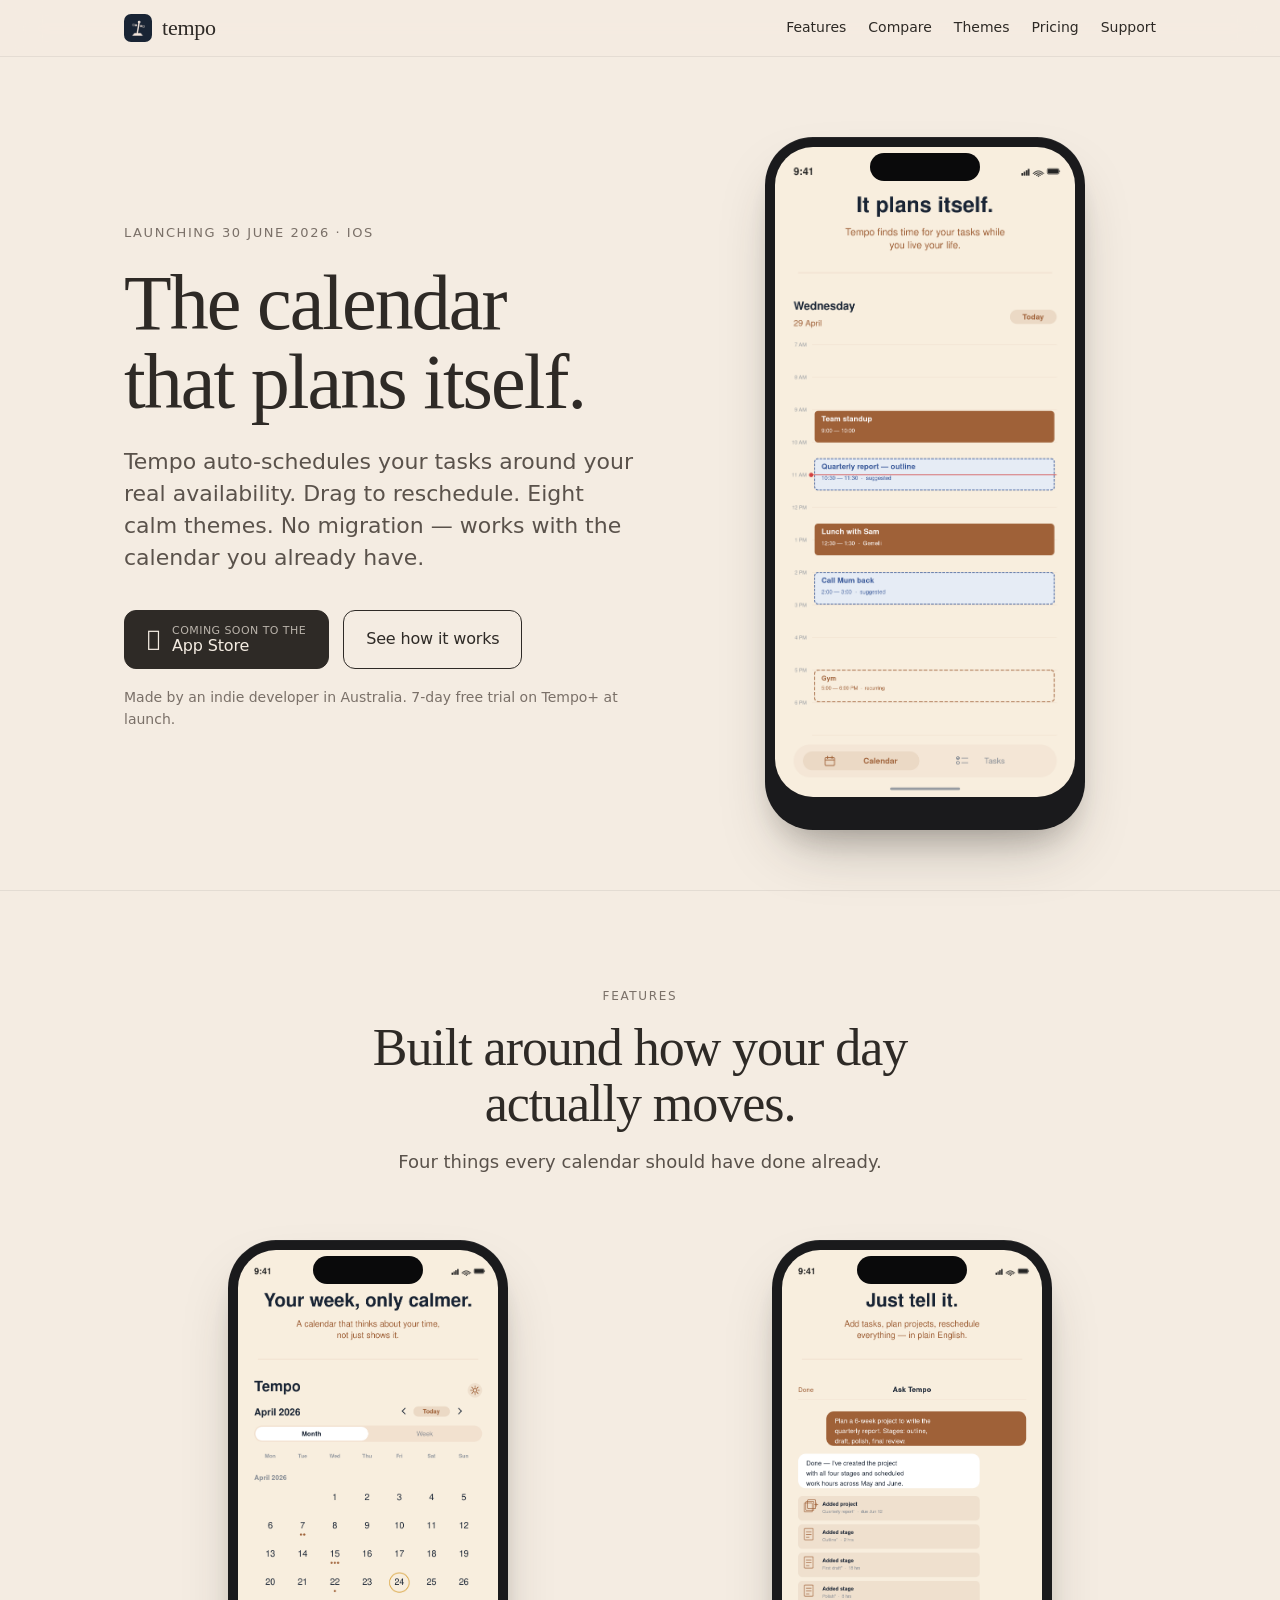
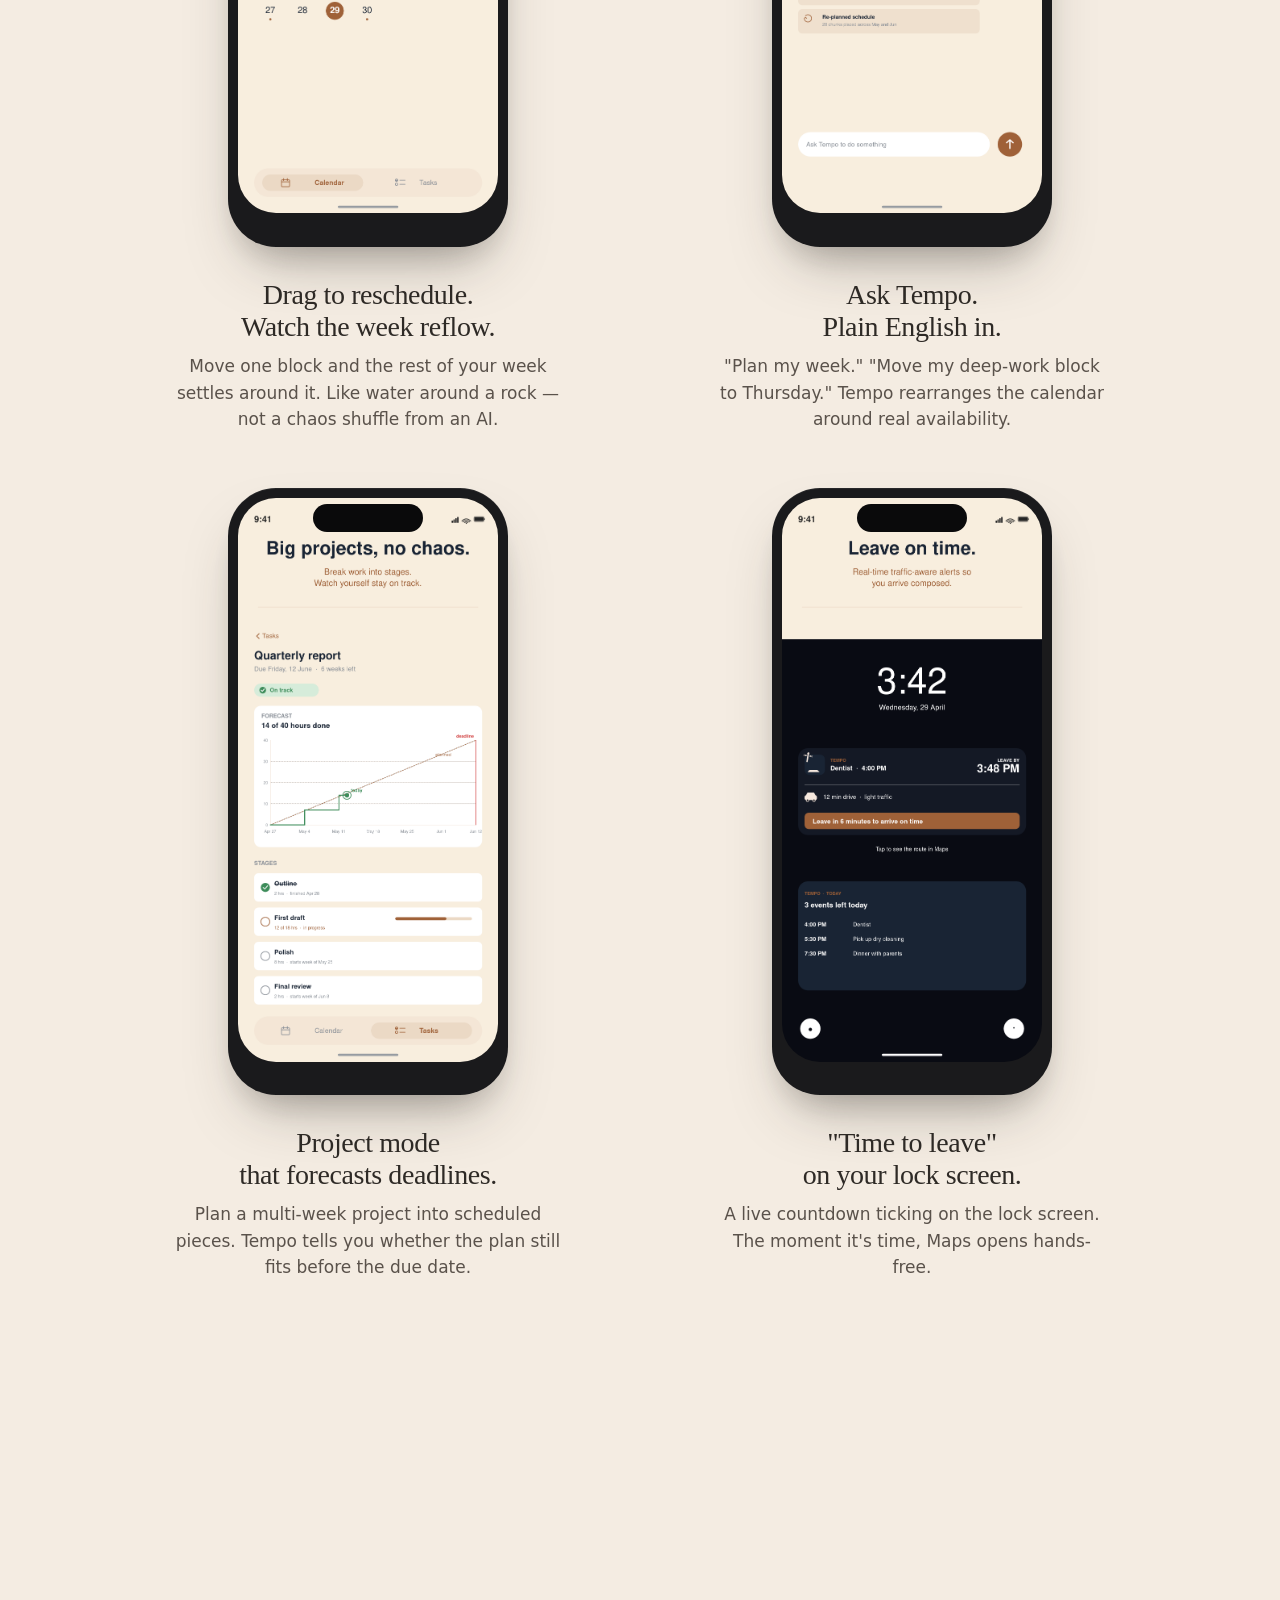
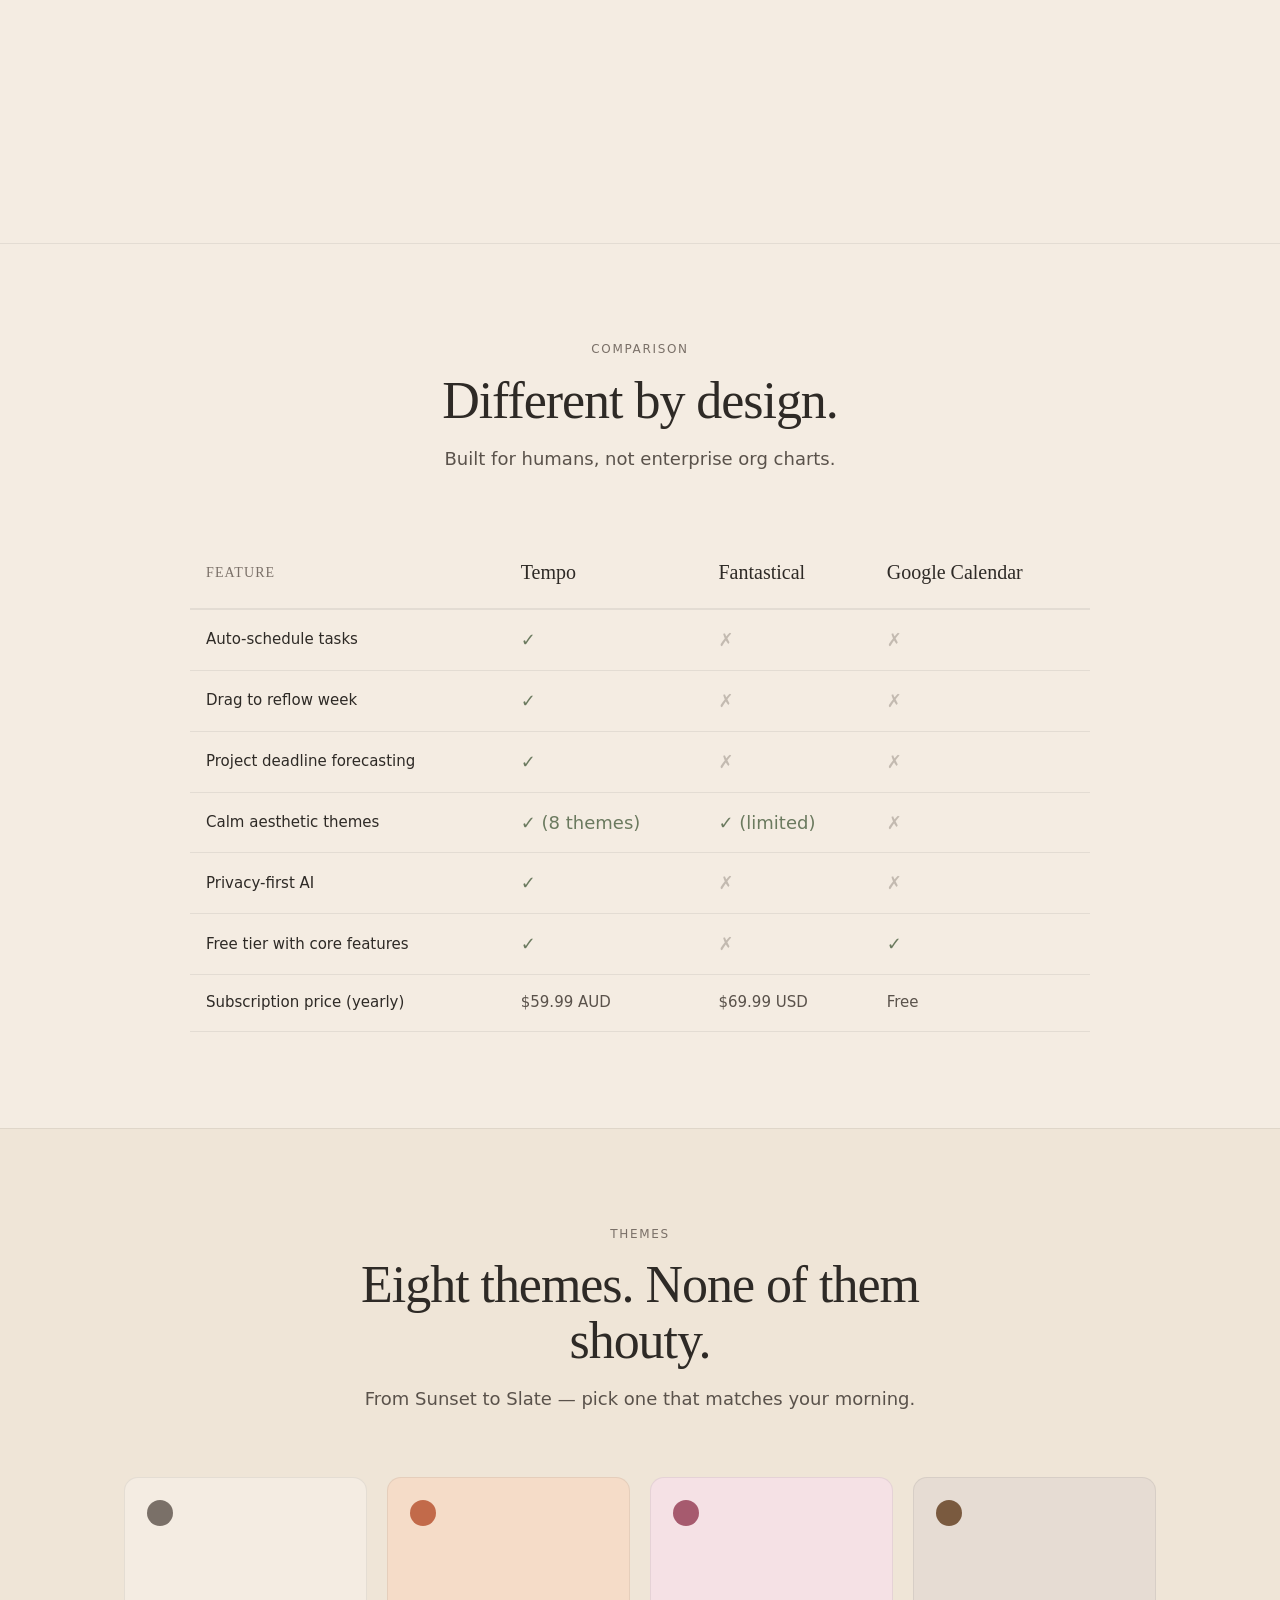
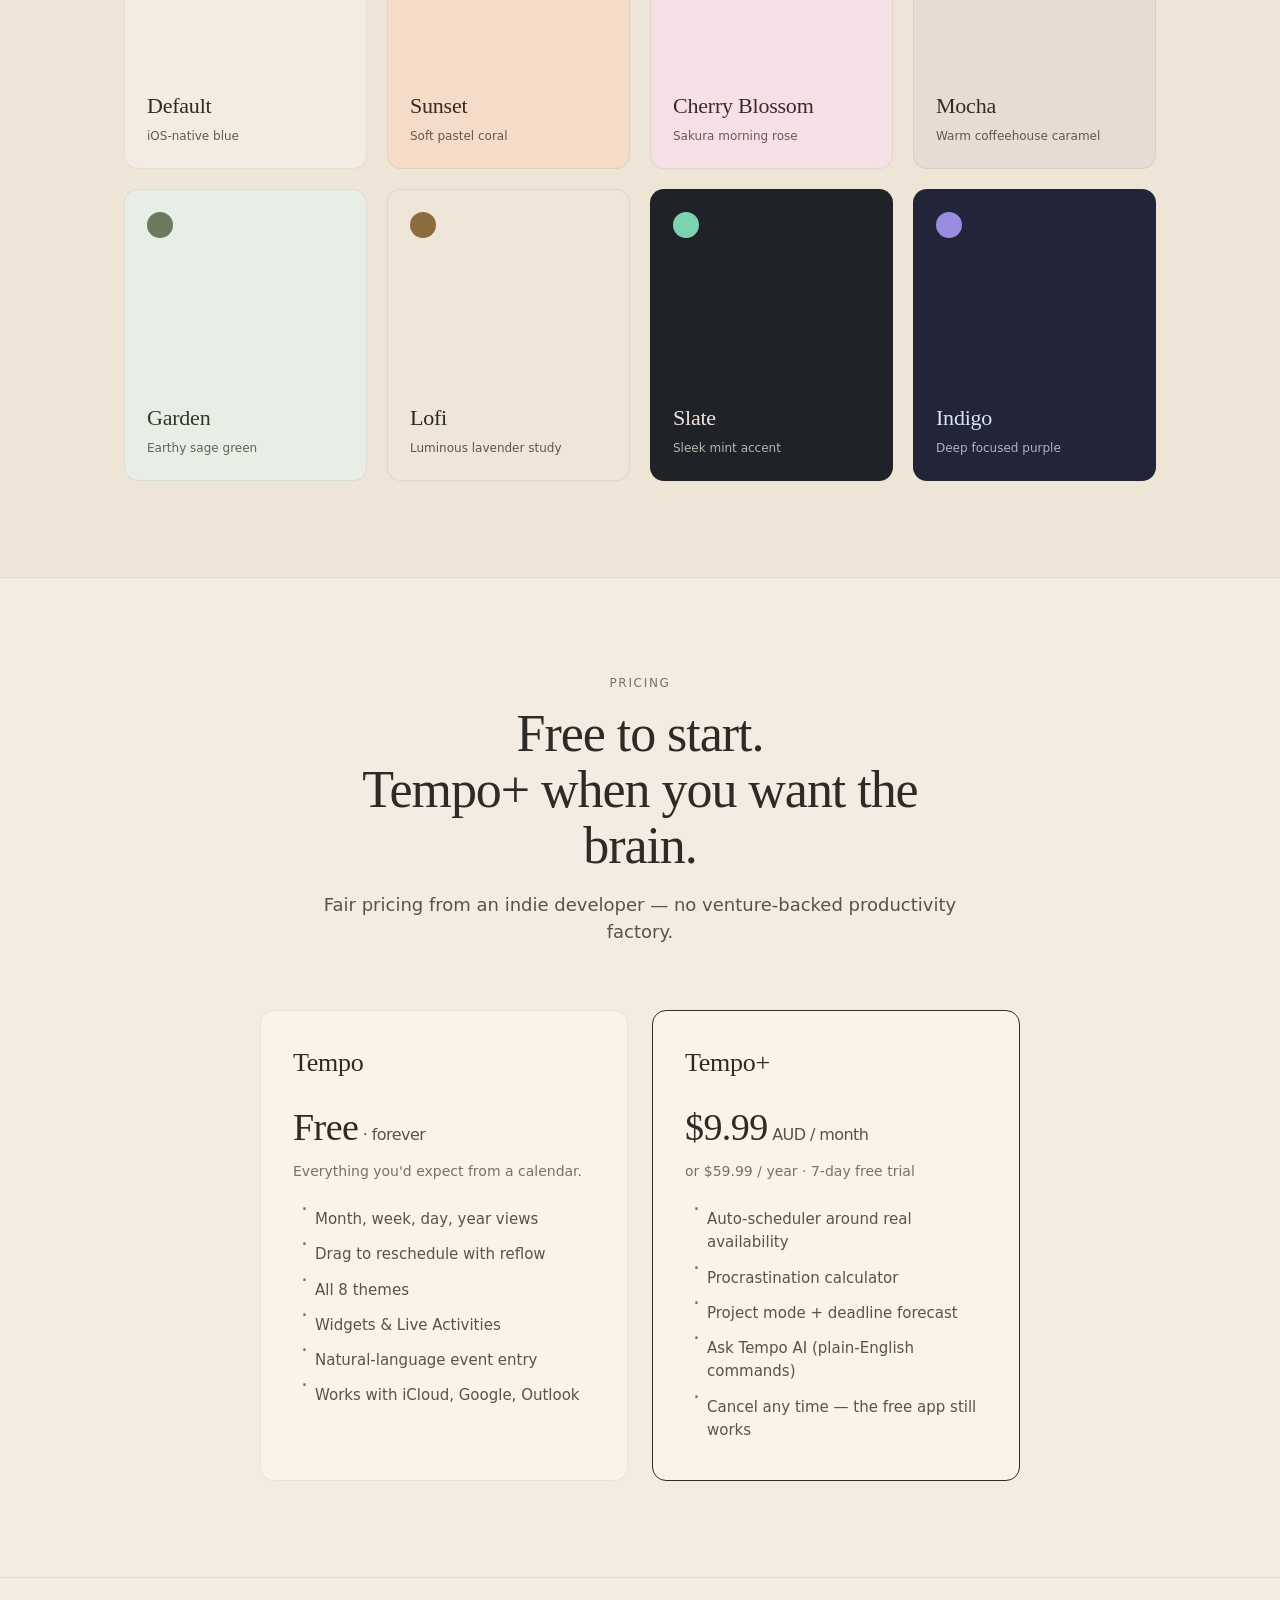
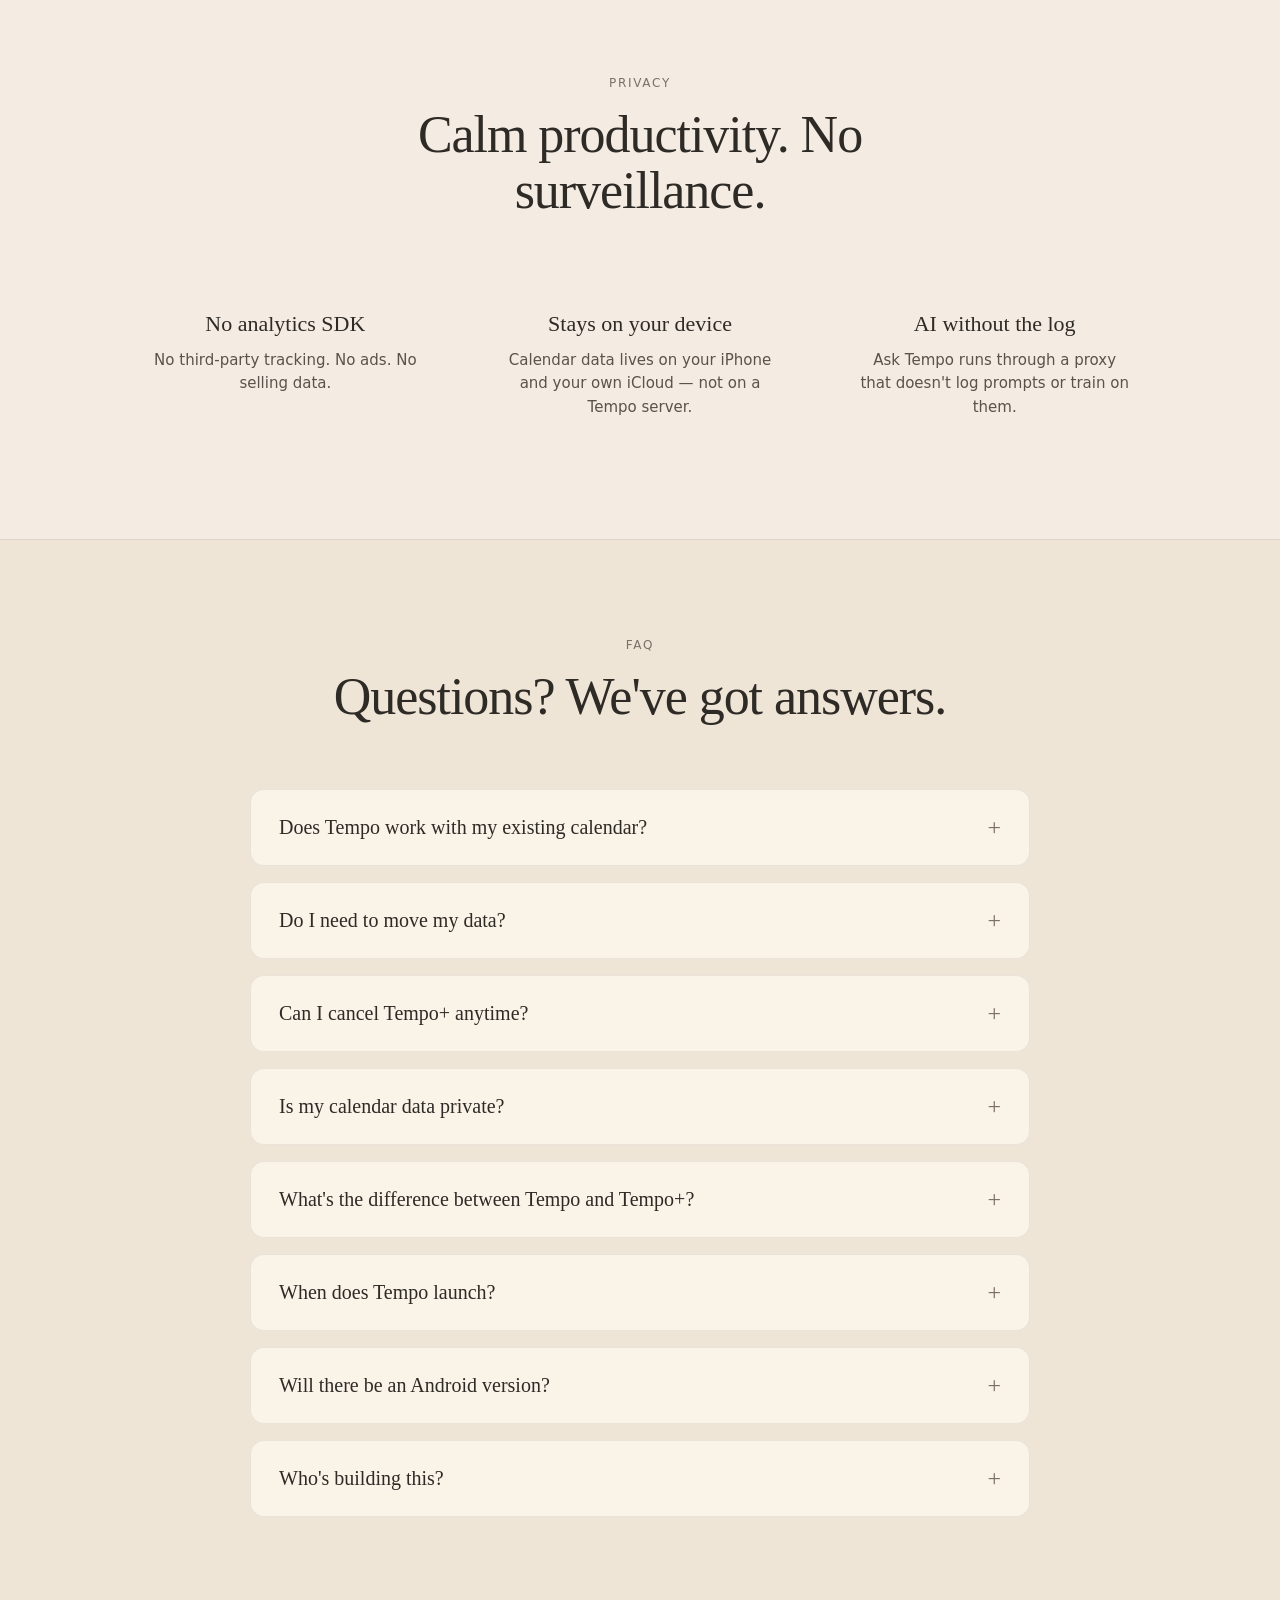
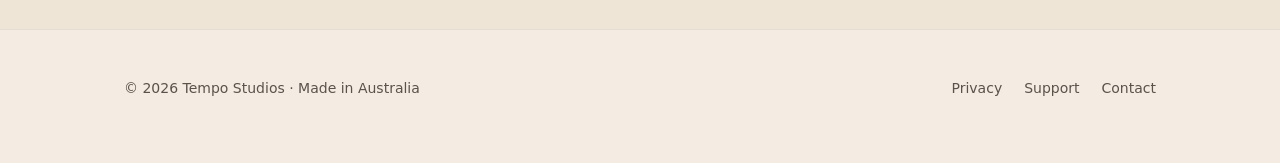
==== index.html @ 00d6b661 "Restore original HTML landing page (pre-Next.js)" ====
<!doctype html>
<html lang="en">
<head>
<meta charset="utf-8">
<meta name="viewport" content="width=device-width, initial-scale=1, viewport-fit=cover">
<title>tempo — the calm iOS calendar that plans itself</title>
<meta name="description" content="Tempo is a calm iOS calendar that auto-schedules your tasks around your real availability. Eight aesthetic themes. Drag to reschedule. No migration required. Launching 30 June 2026.">
<meta name="theme-color" content="#F4ECE2">

<!-- Open Graph -->
<meta property="og:title" content="tempo — the calm iOS calendar that plans itself">
<meta property="og:description" content="Auto-schedules your tasks around your real availability. Eight aesthetic themes. Drag to reschedule. No migration required.">
<meta property="og:type" content="website">
<meta property="og:url" content="https://yahmez3.github.io/tempo/">
<meta property="og:image" content="https://yahmez3.github.io/tempo/assets/screenshots/frame_6_themes.png">

<!-- Apple touch icon -->
<link rel="apple-touch-icon" href="assets/app-icon.png">
<link rel="icon" href="assets/app-icon.png" type="image/png">

<style>
:root {
  --bg: #F4ECE2;
  --bg-alt: #EFE5D7;
  --ink: #2E2A26;
  --ink-soft: #5A524B;
  --accent: #7A7068;
  --rule: rgba(46, 42, 38, 0.08);
  --card: #FAF3E8;
  --radius: 14px;
  --max: 1080px;
  --serif: 'New York', 'Times New Roman', Georgia, serif;
  --sans: -apple-system, BlinkMacSystemFont, 'SF Pro Display', system-ui, sans-serif;
}

* { box-sizing: border-box; }
html, body { margin: 0; padding: 0; }
body {
  background: var(--bg);
  color: var(--ink);
  font-family: var(--sans);
  font-size: 17px;
  line-height: 1.55;
  -webkit-font-smoothing: antialiased;
  -moz-osx-font-smoothing: grayscale;
  text-rendering: optimizeLegibility;
}

img { max-width: 100%; height: auto; display: block; }

a { color: var(--ink); text-decoration: none; }
a:hover { color: var(--accent); }

.wrap { max-width: var(--max); margin: 0 auto; padding: 0 24px; }

/* ───── NAV ───── */
nav {
  position: sticky; top: 0; z-index: 10;
  background: rgba(244, 236, 226, 0.85);
  backdrop-filter: saturate(180%) blur(20px);
  -webkit-backdrop-filter: saturate(180%) blur(20px);
  border-bottom: 1px solid var(--rule);
}
nav .wrap { display: flex; align-items: center; justify-content: space-between; height: 56px; }
.brand {
  display: flex; align-items: center; gap: 10px;
  font-family: var(--serif); font-size: 22px; letter-spacing: -0.01em; font-weight: 500;
}
.brand img { width: 28px; height: 28px; border-radius: 7px; }
.nav-links { display: flex; gap: 22px; font-size: 14px; color: var(--ink-soft); }
.nav-links a { transition: color .2s; }
@media (max-width: 600px) { .nav-links { display: none; } }

/* ───── HERO ───── */
.hero { padding: 80px 0 60px; }
.hero-grid {
  display: grid;
  grid-template-columns: 1.1fr 1fr;
  gap: 60px;
  align-items: center;
}
@media (max-width: 880px) {
  .hero { padding: 56px 0 40px; }
  .hero-grid { grid-template-columns: 1fr; gap: 48px; text-align: center; }
}
.eyebrow {
  font-size: 13px; letter-spacing: 0.12em; text-transform: uppercase;
  color: var(--accent); font-weight: 500; margin-bottom: 20px;
}
h1 {
  font-family: var(--serif);
  font-size: clamp(44px, 7vw, 78px);
  line-height: 1.02; letter-spacing: -0.025em;
  margin: 0 0 24px; font-weight: 500;
}
.tagline {
  font-size: 22px; line-height: 1.45; color: var(--ink-soft);
  margin: 0 0 36px; max-width: 38ch;
}
@media (max-width: 880px) { .tagline { margin-left: auto; margin-right: auto; } }

/* App Store style CTAs */
.cta-row { display: flex; gap: 14px; flex-wrap: wrap; }
@media (max-width: 880px) { .cta-row { justify-content: center; } }
.btn {
  display: inline-flex; align-items: center; gap: 12px;
  background: var(--ink); color: var(--bg);
  padding: 14px 22px;
  border-radius: 12px;
  font-family: var(--sans); font-size: 16px; font-weight: 500;
  letter-spacing: -0.01em;
  border: 1.5px solid var(--ink);
  transition: transform .15s, opacity .15s;
}
.btn:hover { color: var(--bg); transform: translateY(-1px); }
.btn .apple-glyph { font-size: 22px; line-height: 1; }
.btn .stack { display: flex; flex-direction: column; line-height: 1.1; text-align: left; }
.btn .stack .small { font-size: 11px; opacity: 0.7; letter-spacing: 0.04em; text-transform: uppercase; }
.btn-secondary {
  background: transparent; color: var(--ink);
  border-color: var(--ink);
}
.btn-secondary:hover { color: var(--ink); background: var(--bg-alt); }

.launch-note { margin-top: 18px; font-size: 14px; color: var(--accent); }
@media (max-width: 880px) { .launch-note { text-align: center; } }

/* iPhone frame around hero screenshot */
.phone {
  position: relative;
  width: 100%;
  max-width: 320px;
  aspect-ratio: 9 / 19.5;
  background: #1a1a1c;
  border-radius: 48px;
  padding: 10px;
  box-shadow:
    0 1px 0 rgba(255,255,255,0.06) inset,
    0 30px 60px -20px rgba(46, 42, 38, 0.35),
    0 18px 32px -16px rgba(46, 42, 38, 0.25);
  margin: 0 auto;
}
.phone::before {
  content: ""; position: absolute;
  top: 16px; left: 50%; transform: translateX(-50%);
  width: 110px; height: 28px; background: #0a0a0b;
  border-radius: 16px; z-index: 2;
}
.phone-screen {
  width: 100%; aspect-ratio: 9 / 19.5;
  border-radius: 38px;
  overflow: hidden;
  background: var(--bg);
}
.phone-screen img { width: 100%; height: 100%; object-fit: cover; }

/* ───── SECTIONS ───── */
section { padding: 96px 0; border-top: 1px solid var(--rule); }
@media (max-width: 880px) { section { padding: 64px 0; } }
.section-head { text-align: center; max-width: 640px; margin: 0 auto 64px; }
.section-eyebrow {
  font-size: 12px; letter-spacing: 0.14em; text-transform: uppercase;
  color: var(--accent); font-weight: 500; margin-bottom: 14px;
}
h2 {
  font-family: var(--serif);
  font-size: clamp(34px, 5vw, 52px);
  line-height: 1.08; letter-spacing: -0.02em;
  margin: 0 0 16px; font-weight: 500;
}
.section-sub { font-size: 18px; color: var(--ink-soft); margin: 0; }

/* ───── FEATURES ───── */
.features {
  display: grid;
  grid-template-columns: repeat(2, 1fr);
  gap: 56px;
  align-items: center;
}
@media (max-width: 880px) { .features { grid-template-columns: 1fr; gap: 64px; } }
.feature { display: flex; flex-direction: column; gap: 32px; align-items: center; text-align: center; }
.feature h3 {
  font-family: var(--serif);
  font-size: 28px; line-height: 1.15; letter-spacing: -0.015em;
  margin: 0 0 10px; font-weight: 500;
}
.feature p { margin: 0; color: var(--ink-soft); max-width: 36ch; }
.feature .phone { max-width: 280px; }

/* ───── THEMES BAND ───── */
.themes { background: var(--bg-alt); }
.theme-strip {
  display: grid; grid-template-columns: repeat(4, 1fr);
  gap: 20px; margin-top: 48px;
}
@media (max-width: 760px) { .theme-strip { grid-template-columns: repeat(2, 1fr); } }
.swatch {
  aspect-ratio: 1 / 1.2;
  border-radius: var(--radius);
  padding: 22px;
  display: flex; flex-direction: column; justify-content: space-between;
  border: 1px solid var(--rule);
}
.swatch .dot { width: 26px; height: 26px; border-radius: 50%; }
.swatch .name { font-family: var(--serif); font-size: 22px; font-weight: 500; letter-spacing: -0.01em; }
.swatch .sub { font-size: 12px; opacity: 0.75; margin-top: 4px; }

/* ───── PRICING ───── */
.pricing-grid {
  display: grid; grid-template-columns: 1fr 1fr;
  gap: 24px; max-width: 760px; margin: 0 auto;
}
@media (max-width: 760px) { .pricing-grid { grid-template-columns: 1fr; } }
.price-card {
  background: var(--card);
  border: 1px solid var(--rule);
  border-radius: var(--radius);
  padding: 32px;
}
.price-card.featured { border-color: var(--ink); }
.price-card h4 {
  font-family: var(--serif); font-size: 26px; font-weight: 500; letter-spacing: -0.01em;
  margin: 0 0 8px;
}
.price { font-family: var(--serif); font-size: 38px; letter-spacing: -0.015em; margin: 14px 0 4px; font-weight: 500; }
.price small { font-size: 16px; color: var(--ink-soft); font-family: var(--sans); }
.price-sub { color: var(--accent); font-size: 14px; margin: 0 0 20px; }
.price-list { list-style: none; padding: 0; margin: 0; }
.price-list li { padding: 6px 0; font-size: 15px; color: var(--ink-soft); position: relative; padding-left: 22px; }
.price-list li::before {
  content: "·"; position: absolute; left: 8px; top: -4px;
  color: var(--accent); font-size: 22px; line-height: 1;
}

/* ───── PRIVACY ───── */
.privacy-band { text-align: center; }
.privacy-points {
  display: grid; grid-template-columns: repeat(3, 1fr);
  gap: 32px; margin-top: 48px;
}
@media (max-width: 720px) { .privacy-points { grid-template-columns: 1fr; gap: 24px; } }
.privacy-points div { padding: 24px; }
.privacy-points h4 {
  font-family: var(--serif); font-size: 22px; font-weight: 500; margin: 0 0 8px;
}
.privacy-points p { margin: 0; color: var(--ink-soft); font-size: 15px; }

/* ───── FOOTER ───── */
footer {
  border-top: 1px solid var(--rule);
  padding: 48px 0 64px;
  font-size: 14px;
  color: var(--ink-soft);
}
footer .wrap { display: flex; justify-content: space-between; flex-wrap: wrap; gap: 20px; }
footer a { color: var(--ink-soft); }
footer a:hover { color: var(--ink); }
.footer-links { display: flex; gap: 22px; }

/* subtle fade on first paint */
@keyframes fade-up {
  from { opacity: 0; transform: translateY(8px); }
  to   { opacity: 1; transform: translateY(0); }
}
.hero, section { animation: fade-up .6s ease-out both; }

/* smooth theme transitions */
:root {
  transition: background-color 0.4s ease, color 0.4s ease;
}
body, nav, .themes, .phone-screen {
  transition: background-color 0.4s ease, color 0.4s ease;
}
.swatch {
  cursor: pointer;
  transition: transform 0.2s ease, box-shadow 0.2s ease;
}
.swatch:hover {
  transform: translateY(-4px);
  box-shadow: 0 8px 24px rgba(0,0,0,0.12);
}

/* ───── SCROLL ANIMATIONS ───── */
.fade-in {
  opacity: 0;
  transform: translateY(30px);
  transition: opacity 0.6s ease-out, transform 0.6s ease-out;
}
.fade-in.visible {
  opacity: 1;
  transform: translateY(0);
}

/* ───── COMPARISON TABLE ───── */
.comparison-table {
  max-width: 900px;
  margin: 48px auto 0;
  overflow-x: auto;
}
table {
  width: 100%;
  border-collapse: collapse;
  font-size: 15px;
}
thead th {
  font-family: var(--serif);
  font-size: 20px;
  font-weight: 500;
  padding: 20px 16px;
  text-align: left;
  border-bottom: 2px solid var(--rule);
}
thead th:first-child { color: var(--accent); font-size: 14px; text-transform: uppercase; letter-spacing: 0.08em; }
tbody td {
  padding: 16px;
  border-bottom: 1px solid var(--rule);
  color: var(--ink-soft);
}
tbody td:first-child {
  font-weight: 500;
  color: var(--ink);
}
.check { color: #6B7A5F; font-size: 18px; }
.cross { color: var(--accent); opacity: 0.4; font-size: 18px; }

/* ───── INTERACTIVE DEMO ───── */
.demo-container {
  max-width: 500px;
  margin: 48px auto 0;
  background: var(--card);
  border: 1px solid var(--rule);
  border-radius: var(--radius);
  padding: 24px;
  box-shadow: 0 4px 16px rgba(0,0,0,0.08);
}
.demo-instructions {
  text-align: center;
  font-size: 14px;
  color: var(--accent);
  margin-bottom: 20px;
}
.demo-week {
  display: flex;
  flex-direction: column;
  gap: 8px;
}
.demo-day {
  display: flex;
  align-items: center;
  gap: 12px;
  padding: 12px;
  background: var(--bg);
  border-radius: 8px;
  border: 1px solid var(--rule);
}
.demo-day-label {
  font-size: 13px;
  font-weight: 500;
  width: 50px;
  color: var(--ink-soft);
}
.demo-task {
  padding: 10px 14px;
  background: var(--accent);
  color: var(--bg);
  border-radius: 6px;
  cursor: grab;
  font-size: 14px;
  user-select: none;
  transition: transform 0.15s, box-shadow 0.15s;
}
.demo-task:hover {
  transform: scale(1.02);
  box-shadow: 0 2px 8px rgba(0,0,0,0.15);
}
.demo-task.dragging {
  cursor: grabbing;
  opacity: 0.6;
}
.demo-task.settled {
  animation: settle 0.4s ease-out;
}
@keyframes settle {
  0% { transform: scale(1.05); }
  50% { transform: scale(0.98); }
  100% { transform: scale(1); }
}

/* ───── FAQ ───── */
.faq-section { background: var(--bg-alt); }
.faq-list {
  max-width: 780px;
  margin: 48px auto 0;
}
.faq-item {
  background: var(--card);
  border: 1px solid var(--rule);
  border-radius: var(--radius);
  margin-bottom: 16px;
  overflow: hidden;
  transition: box-shadow 0.2s;
}
.faq-item:hover {
  box-shadow: 0 2px 12px rgba(0,0,0,0.06);
}
.faq-question {
  width: 100%;
  padding: 24px 28px;
  background: none;
  border: none;
  text-align: left;
  font-family: var(--serif);
  font-size: 20px;
  font-weight: 500;
  color: var(--ink);
  cursor: pointer;
  display: flex;
  justify-content: space-between;
  align-items: center;
  transition: color 0.2s;
}
.faq-question:hover {
  color: var(--accent);
}
.faq-icon {
  font-size: 24px;
  transition: transform 0.3s;
  color: var(--accent);
}
.faq-item.open .faq-icon {
  transform: rotate(45deg);
}
.faq-answer {
  max-height: 0;
  overflow: hidden;
  transition: max-height 0.3s ease-out, padding 0.3s ease-out;
  padding: 0 28px;
  color: var(--ink-soft);
  font-size: 16px;
  line-height: 1.6;
}
.faq-item.open .faq-answer {
  max-height: 500px;
  padding: 0 28px 24px;
}
</style>
</head>
<body>

<script>
// Theme hover interaction - dynamically change page colors
document.addEventListener('DOMContentLoaded', function() {
  const swatches = document.querySelectorAll('.swatch');
  const root = document.documentElement;
  
  // Store original theme colors
  const originalTheme = {
    bg: '#F4ECE2',
    bgAlt: '#EFE5D7',
    ink: '#2E2A26',
    inkSoft: '#5A524B',
    accent: '#7A7068',
    card: '#FAF3E8',
    navBg: 'rgba(244, 236, 226, 0.85)'
  };
  
  // Theme color mappings extracted from swatches
  const themes = [
    { bg: '#F4ECE2', ink: '#2E2A26', accent: '#7A7068', bgAlt: '#EFE5D7', card: '#FAF3E8', navBg: 'rgba(244, 236, 226, 0.85)' }, // Default
    { bg: '#F5DCC8', ink: '#3A2820', accent: '#C26A4A', bgAlt: '#F0D1BA', card: '#FAE6D8', navBg: 'rgba(245, 220, 200, 0.85)' }, // Sunset
    { bg: '#F5E1E5', ink: '#3A2A2D', accent: '#A65A6E', bgAlt: '#F0D6DB', card: '#FAEBEE', navBg: 'rgba(245, 225, 229, 0.85)' }, // Cherry Blossom
    { bg: '#E6DCD3', ink: '#3A2A20', accent: '#7A5A3F', bgAlt: '#DFD2C5', card: '#EEE6DD', navBg: 'rgba(230, 220, 211, 0.85)' }, // Mocha
    { bg: '#E8EDE5', ink: '#2D3A2A', accent: '#6B7A5F', bgAlt: '#DDE5D7', card: '#F0F5ED', navBg: 'rgba(232, 237, 229, 0.85)' }, // Garden
    { bg: '#EFE6D9', ink: '#2A2622', accent: '#8C6B3F', bgAlt: '#E7DBCB', card: '#F5EEE3', navBg: 'rgba(239, 230, 217, 0.85)' }, // Lofi
    { bg: '#1F2227', ink: '#EFE6D9', accent: '#7BD3B2', bgAlt: '#282C33', card: '#252930', navBg: 'rgba(31, 34, 39, 0.85)' }, // Slate
    { bg: '#22253A', ink: '#DDE2F0', accent: '#9A8DE0', bgAlt: '#2A2E45', card: '#282C40', navBg: 'rgba(34, 37, 58, 0.85)' }  // Indigo
  ];
  
  swatches.forEach((swatch, index) => {
    swatch.addEventListener('mouseenter', function() {
      const theme = themes[index];
      root.style.setProperty('--bg', theme.bg);
      root.style.setProperty('--bg-alt', theme.bgAlt);
      root.style.setProperty('--ink', theme.ink);
      root.style.setProperty('--ink-soft', theme.ink + 'aa'); // semi-transparent
      root.style.setProperty('--accent', theme.accent);
      root.style.setProperty('--card', theme.card);
      
      // Update nav background with transparency
      const nav = document.querySelector('nav');
      if (nav) nav.style.background = theme.navBg;
    });
    
    swatch.addEventListener('mouseleave', function() {
      // Restore original theme
      root.style.setProperty('--bg', originalTheme.bg);
      root.style.setProperty('--bg-alt', originalTheme.bgAlt);
      root.style.setProperty('--ink', originalTheme.ink);
      root.style.setProperty('--ink-soft', originalTheme.inkSoft);
      root.style.setProperty('--accent', originalTheme.accent);
      root.style.setProperty('--card', originalTheme.card);
      
      const nav = document.querySelector('nav');
      if (nav) nav.style.background = originalTheme.navBg;
    });
  });
});

// Scroll-triggered animations
const observerOptions = {
  threshold: 0.1,
  rootMargin: '0px 0px -50px 0px'
};

const observer = new IntersectionObserver((entries) => {
  entries.forEach(entry => {
    if (entry.isIntersecting) {
      entry.target.classList.add('visible');
    }
  });
}, observerOptions);

document.addEventListener('DOMContentLoaded', function() {
  document.querySelectorAll('.fade-in').forEach(el => observer.observe(el));
});

// Interactive drag-and-drop demo
document.addEventListener('DOMContentLoaded', function() {
  const demoWeek = document.getElementById('demoWeek');
  if (!demoWeek) return;
  
  let draggedTask = null;
  
  // Make tasks draggable
  demoWeek.querySelectorAll('.demo-task').forEach(task => {
    task.addEventListener('dragstart', function(e) {
      draggedTask = this;
      this.classList.add('dragging');
      e.dataTransfer.effectAllowed = 'move';
    });
    
    task.addEventListener('dragend', function() {
      this.classList.remove('dragging');
    });
  });
  
  // Make days droppable
  demoWeek.querySelectorAll('.demo-day').forEach(day => {
    day.addEventListener('dragover', function(e) {
      e.preventDefault();
      e.dataTransfer.dropEffect = 'move';
    });
    
    day.addEventListener('drop', function(e) {
      e.preventDefault();
      if (draggedTask) {
        // Remove from old parent
        draggedTask.parentNode.removeChild(draggedTask);
        
        // Add to new day
        this.appendChild(draggedTask);
        
        // Add settle animation
        draggedTask.classList.add('settled');
        setTimeout(() => draggedTask.classList.remove('settled'), 400);
      }
    });
  });
});

// FAQ Accordion
document.addEventListener('DOMContentLoaded', function() {
  const faqItems = document.querySelectorAll('.faq-item');
  
  faqItems.forEach(item => {
    const question = item.querySelector('.faq-question');
    
    question.addEventListener('click', function() {
      // Close other items
      faqItems.forEach(otherItem => {
        if (otherItem !== item && otherItem.classList.contains('open')) {
          otherItem.classList.remove('open');
        }
      });
      
      // Toggle current item
      item.classList.toggle('open');
    });
  });
});
</script>

<nav>
  <div class="wrap">
    <a class="brand" href="#">
      <img src="assets/app-icon.png" alt="tempo app icon">
      <span>tempo</span>
    </a>
    <div class="nav-links">
      <a href="#features">Features</a>
      <a href="#comparison">Compare</a>
      <a href="#themes">Themes</a>
      <a href="#pricing">Pricing</a>
      <a href="https://yahmez3.github.io/tempo-legal/support.html">Support</a>
    </div>
  </div>
</nav>

<header class="hero">
  <div class="wrap hero-grid">
    <div>
      <div class="eyebrow">Launching 30 June 2026 · iOS</div>
      <h1>The calendar<br>that plans itself.</h1>
      <p class="tagline">Tempo auto-schedules your tasks around your real availability. Drag to reschedule. Eight calm themes. No migration — works with the calendar you already have.</p>
      <div class="cta-row">
        <a class="btn" href="#" aria-label="Coming soon to the App Store">
          <span class="apple-glyph">&#xF8FF;</span>
          <span class="stack">
            <span class="small">Coming soon to the</span>
            <span>App Store</span>
          </span>
        </a>
        <a class="btn btn-secondary" href="#features">See how it works</a>
      </div>
      <p class="launch-note">Made by an indie developer in Australia. 7-day free trial on Tempo+ at launch.</p>
    </div>
    <div>
      <div class="phone">
        <div class="phone-screen">
          <img src="assets/screenshots/frame_2_day.png" alt="Tempo day view showing time-blocked schedule">
        </div>
      </div>
    </div>
  </div>
</header>

<section id="features">
  <div class="wrap">
    <div class="section-head">
      <div class="section-eyebrow">Features</div>
      <h2>Built around how your day actually moves.</h2>
      <p class="section-sub">Four things every calendar should have done already.</p>
    </div>

    <div class="features">
      <div class="feature">
        <div class="phone"><div class="phone-screen"><img src="assets/screenshots/frame_1_month.png" alt="Tempo month view"></div></div>
        <div>
          <h3>Drag to reschedule.<br>Watch the week reflow.</h3>
          <p>Move one block and the rest of your week settles around it. Like water around a rock — not a chaos shuffle from an AI.</p>
        </div>
      </div>

      <div class="feature">
        <div class="phone"><div class="phone-screen"><img src="assets/screenshots/frame_5_ai.png" alt="Ask Tempo AI conversational planner"></div></div>
        <div>
          <h3>Ask Tempo.<br>Plain English in.</h3>
          <p>"Plan my week." "Move my deep-work block to Thursday." Tempo rearranges the calendar around real availability.</p>
        </div>
      </div>

      <div class="feature">
        <div class="phone"><div class="phone-screen"><img src="assets/screenshots/frame_4_project.png" alt="Tempo project mode"></div></div>
        <div>
          <h3>Project mode<br>that forecasts deadlines.</h3>
          <p>Plan a multi-week project into scheduled pieces. Tempo tells you whether the plan still fits before the due date.</p>
        </div>
      </div>

      <div class="feature">
        <div class="phone"><div class="phone-screen"><img src="assets/screenshots/frame_3_leave.png" alt="Tempo when-to-leave Live Activity"></div></div>
        <div>
          <h3>"Time to leave"<br>on your lock screen.</h3>
          <p>A live countdown ticking on the lock screen. The moment it's time, Maps opens hands-free.</p>
        </div>
      </div>

    </div>
    
    <!-- Interactive Demo Widget -->
    <div class="demo-container fade-in">
      <div class="demo-instructions">👆 Try it: drag a task to a different day</div>
      <div class="demo-week" id="demoWeek">
        <div class="demo-day" data-day="mon">
          <div class="demo-day-label">Mon</div>
          <div class="demo-task" draggable="true">Deep Work</div>
        </div>
        <div class="demo-day" data-day="tue">
          <div class="demo-day-label">Tue</div>
        </div>
        <div class="demo-day" data-day="wed">
          <div class="demo-day-label">Wed</div>
          <div class="demo-task" draggable="true">Team Sync</div>
        </div>
        <div class="demo-day" data-day="thu">
          <div class="demo-day-label">Thu</div>
        </div>
        <div class="demo-day" data-day="fri">
          <div class="demo-day-label">Fri</div>
          <div class="demo-task" draggable="true">Review</div>
        </div>
      </div>
    </div>
  </div>
</section>

<!-- Comparison Section -->
<section id="comparison" class="fade-in">
  <div class="wrap">
    <div class="section-head">
      <div class="section-eyebrow">Comparison</div>
      <h2>Different by design.</h2>
      <p class="section-sub">Built for humans, not enterprise org charts.</p>
    </div>
    
    <div class="comparison-table">
      <table>
        <thead>
          <tr>
            <th>Feature</th>
            <th>Tempo</th>
            <th>Fantastical</th>
            <th>Google Calendar</th>
          </tr>
        </thead>
        <tbody>
          <tr>
            <td>Auto-schedule tasks</td>
            <td><span class="check">✓</span></td>
            <td><span class="cross">✗</span></td>
            <td><span class="cross">✗</span></td>
          </tr>
          <tr>
            <td>Drag to reflow week</td>
            <td><span class="check">✓</span></td>
            <td><span class="cross">✗</span></td>
            <td><span class="cross">✗</span></td>
          </tr>
          <tr>
            <td>Project deadline forecasting</td>
            <td><span class="check">✓</span></td>
            <td><span class="cross">✗</span></td>
            <td><span class="cross">✗</span></td>
          </tr>
          <tr>
            <td>Calm aesthetic themes</td>
            <td><span class="check">✓ (8 themes)</span></td>
            <td><span class="check">✓ (limited)</span></td>
            <td><span class="cross">✗</span></td>
          </tr>
          <tr>
            <td>Privacy-first AI</td>
            <td><span class="check">✓</span></td>
            <td><span class="cross">✗</span></td>
            <td><span class="cross">✗</span></td>
          </tr>
          <tr>
            <td>Free tier with core features</td>
            <td><span class="check">✓</span></td>
            <td><span class="cross">✗</span></td>
            <td><span class="check">✓</span></td>
          </tr>
          <tr>
            <td>Subscription price (yearly)</td>
            <td>$59.99 AUD</td>
            <td>$69.99 USD</td>
            <td>Free</td>
          </tr>
        </tbody>
      </table>
    </div>
  </div>
</section>

<section id="themes" class="themes fade-in">
  <div class="wrap">
    <div class="section-head">
      <div class="section-eyebrow">Themes</div>
      <h2>Eight themes. None of them shouty.</h2>
      <p class="section-sub">From Sunset to Slate — pick one that matches your morning.</p>
    </div>

    <div class="theme-strip">
      <div class="swatch" style="background:#F4ECE2;color:#2E2A26"><div class="dot" style="background:#7A7068"></div><div><div class="name">Default</div><div class="sub">iOS-native blue</div></div></div>
      <div class="swatch" style="background:#F5DCC8;color:#3A2820"><div class="dot" style="background:#C26A4A"></div><div><div class="name">Sunset</div><div class="sub">Soft pastel coral</div></div></div>
      <div class="swatch" style="background:#F5E1E5;color:#3A2A2D"><div class="dot" style="background:#A65A6E"></div><div><div class="name">Cherry Blossom</div><div class="sub">Sakura morning rose</div></div></div>
      <div class="swatch" style="background:#E6DCD3;color:#3A2A20"><div class="dot" style="background:#7A5A3F"></div><div><div class="name">Mocha</div><div class="sub">Warm coffeehouse caramel</div></div></div>
      <div class="swatch" style="background:#E8EDE5;color:#2D3A2A"><div class="dot" style="background:#6B7A5F"></div><div><div class="name">Garden</div><div class="sub">Earthy sage green</div></div></div>
      <div class="swatch" style="background:#EFE6D9;color:#2A2622"><div class="dot" style="background:#8C6B3F"></div><div><div class="name">Lofi</div><div class="sub">Luminous lavender study</div></div></div>
      <div class="swatch" style="background:#1F2227;color:#EFE6D9"><div class="dot" style="background:#7BD3B2"></div><div><div class="name">Slate</div><div class="sub">Sleek mint accent</div></div></div>
      <div class="swatch" style="background:#22253A;color:#DDE2F0"><div class="dot" style="background:#9A8DE0"></div><div><div class="name">Indigo</div><div class="sub">Deep focused purple</div></div></div>
    </div>
  </div>
</section>

<section id="pricing" class="fade-in">
  <div class="wrap">
    <div class="section-head">
      <div class="section-eyebrow">Pricing</div>
      <h2>Free to start.<br>Tempo+ when you want the brain.</h2>
      <p class="section-sub">Fair pricing from an indie developer — no venture-backed productivity factory.</p>
    </div>

    <div class="pricing-grid">
      <div class="price-card">
        <h4>Tempo</h4>
        <div class="price">Free<small> · forever</small></div>
        <p class="price-sub">Everything you'd expect from a calendar.</p>
        <ul class="price-list">
          <li>Month, week, day, year views</li>
          <li>Drag to reschedule with reflow</li>
          <li>All 8 themes</li>
          <li>Widgets &amp; Live Activities</li>
          <li>Natural-language event entry</li>
          <li>Works with iCloud, Google, Outlook</li>
        </ul>
      </div>
      <div class="price-card featured">
        <h4>Tempo+</h4>
        <div class="price">$9.99<small> AUD / month</small></div>
        <p class="price-sub">or $59.99 / year · 7-day free trial</p>
        <ul class="price-list">
          <li>Auto-scheduler around real availability</li>
          <li>Procrastination calculator</li>
          <li>Project mode + deadline forecast</li>
          <li>Ask Tempo AI (plain-English commands)</li>
          <li>Cancel any time — the free app still works</li>
        </ul>
      </div>
    </div>
  </div>
</section>

<section class="privacy-band fade-in">
  <div class="wrap">
    <div class="section-head">
      <div class="section-eyebrow">Privacy</div>
      <h2>Calm productivity. No surveillance.</h2>
    </div>
    <div class="privacy-points">
      <div>
        <h4>No analytics SDK</h4>
        <p>No third-party tracking. No ads. No selling data.</p>
      </div>
      <div>
        <h4>Stays on your device</h4>
        <p>Calendar data lives on your iPhone and your own iCloud — not on a Tempo server.</p>
      </div>
      <div>
        <h4>AI without the log</h4>
        <p>Ask Tempo runs through a proxy that doesn't log prompts or train on them.</p>
      </div>
    </div>
  </div>
</section>

<!-- FAQ Section -->
<section class="faq-section fade-in">
  <div class="wrap">
    <div class="section-head">
      <div class="section-eyebrow">FAQ</div>
      <h2>Questions? We've got answers.</h2>
    </div>
    
    <div class="faq-list">
      <div class="faq-item">
        <button class="faq-question">
          Does Tempo work with my existing calendar?
          <span class="faq-icon">+</span>
        </button>
        <div class="faq-answer">
          Yes. Tempo reads and writes to your existing iCloud, Google, or Outlook calendar. No migration needed — all your events stay exactly where they are.
        </div>
      </div>
      
      <div class="faq-item">
        <button class="faq-question">
          Do I need to move my data?
          <span class="faq-icon">+</span>
        </button>
        <div class="faq-answer">
          No. Tempo works on top of your existing calendar provider. Your events live in iCloud, Google, or Outlook — Tempo just gives you a better way to see and manage them.
        </div>
      </div>
      
      <div class="faq-item">
        <button class="faq-question">
          Can I cancel Tempo+ anytime?
          <span class="faq-icon">+</span>
        </button>
        <div class="faq-answer">
          Absolutely. Cancel through the App Store anytime. When you cancel, the free version of Tempo keeps working — you'll still have your calendar, themes, and drag-to-reschedule. You just lose the AI features like auto-scheduling and project mode.
        </div>
      </div>
      
      <div class="faq-item">
        <button class="faq-question">
          Is my calendar data private?
          <span class="faq-icon">+</span>
        </button>
        <div class="faq-answer">
          Yes. Your calendar data stays on your iPhone and your own iCloud/Google/Outlook account. Tempo doesn't send it to our servers. The Ask Tempo AI feature uses a privacy-focused proxy that doesn't log or train on your prompts.
        </div>
      </div>
      
      <div class="faq-item">
        <button class="faq-question">
          What's the difference between Tempo and Tempo+?
          <span class="faq-icon">+</span>
        </button>
        <div class="faq-answer">
          Tempo (free) gives you the full calendar with all 8 themes, drag-to-reschedule, widgets, and natural-language entry. Tempo+ adds the AI brain: auto-scheduling tasks around your availability, project deadline forecasting, and the Ask Tempo conversational planner.
        </div>
      </div>
      
      <div class="faq-item">
        <button class="faq-question">
          When does Tempo launch?
          <span class="faq-icon">+</span>
        </button>
        <div class="faq-answer">
          Tempo launches on the App Store on June 30, 2026. Everyone gets a 7-day free trial of Tempo+ at launch.
        </div>
      </div>
      
      <div class="faq-item">
        <button class="faq-question">
          Will there be an Android version?
          <span class="faq-icon">+</span>
        </button>
        <div class="faq-answer">
          Not at launch. Tempo is iOS-only for now. If there's enough interest, we'll consider Android after the iOS version is stable.
        </div>
      </div>
      
      <div class="faq-item">
        <button class="faq-question">
          Who's building this?
          <span class="faq-icon">+</span>
        </button>
        <div class="faq-answer">
          Tempo is built by an indie developer in Australia. No VC funding, no data-harvesting business model — just a calendar app that respects your time and privacy.
        </div>
      </div>
    </div>
  </div>
</section>

<footer>
  <div class="wrap">
    <div>© 2026 Tempo Studios · Made in Australia</div>
    <div class="footer-links">
      <a href="https://yahmez3.github.io/tempo-legal/privacy.html">Privacy</a>
      <a href="https://yahmez3.github.io/tempo-legal/support.html">Support</a>
      <a href="mailto:tempo.studios@proton.me">Contact</a>
    </div>
  </div>
</footer>

</body>
</html>
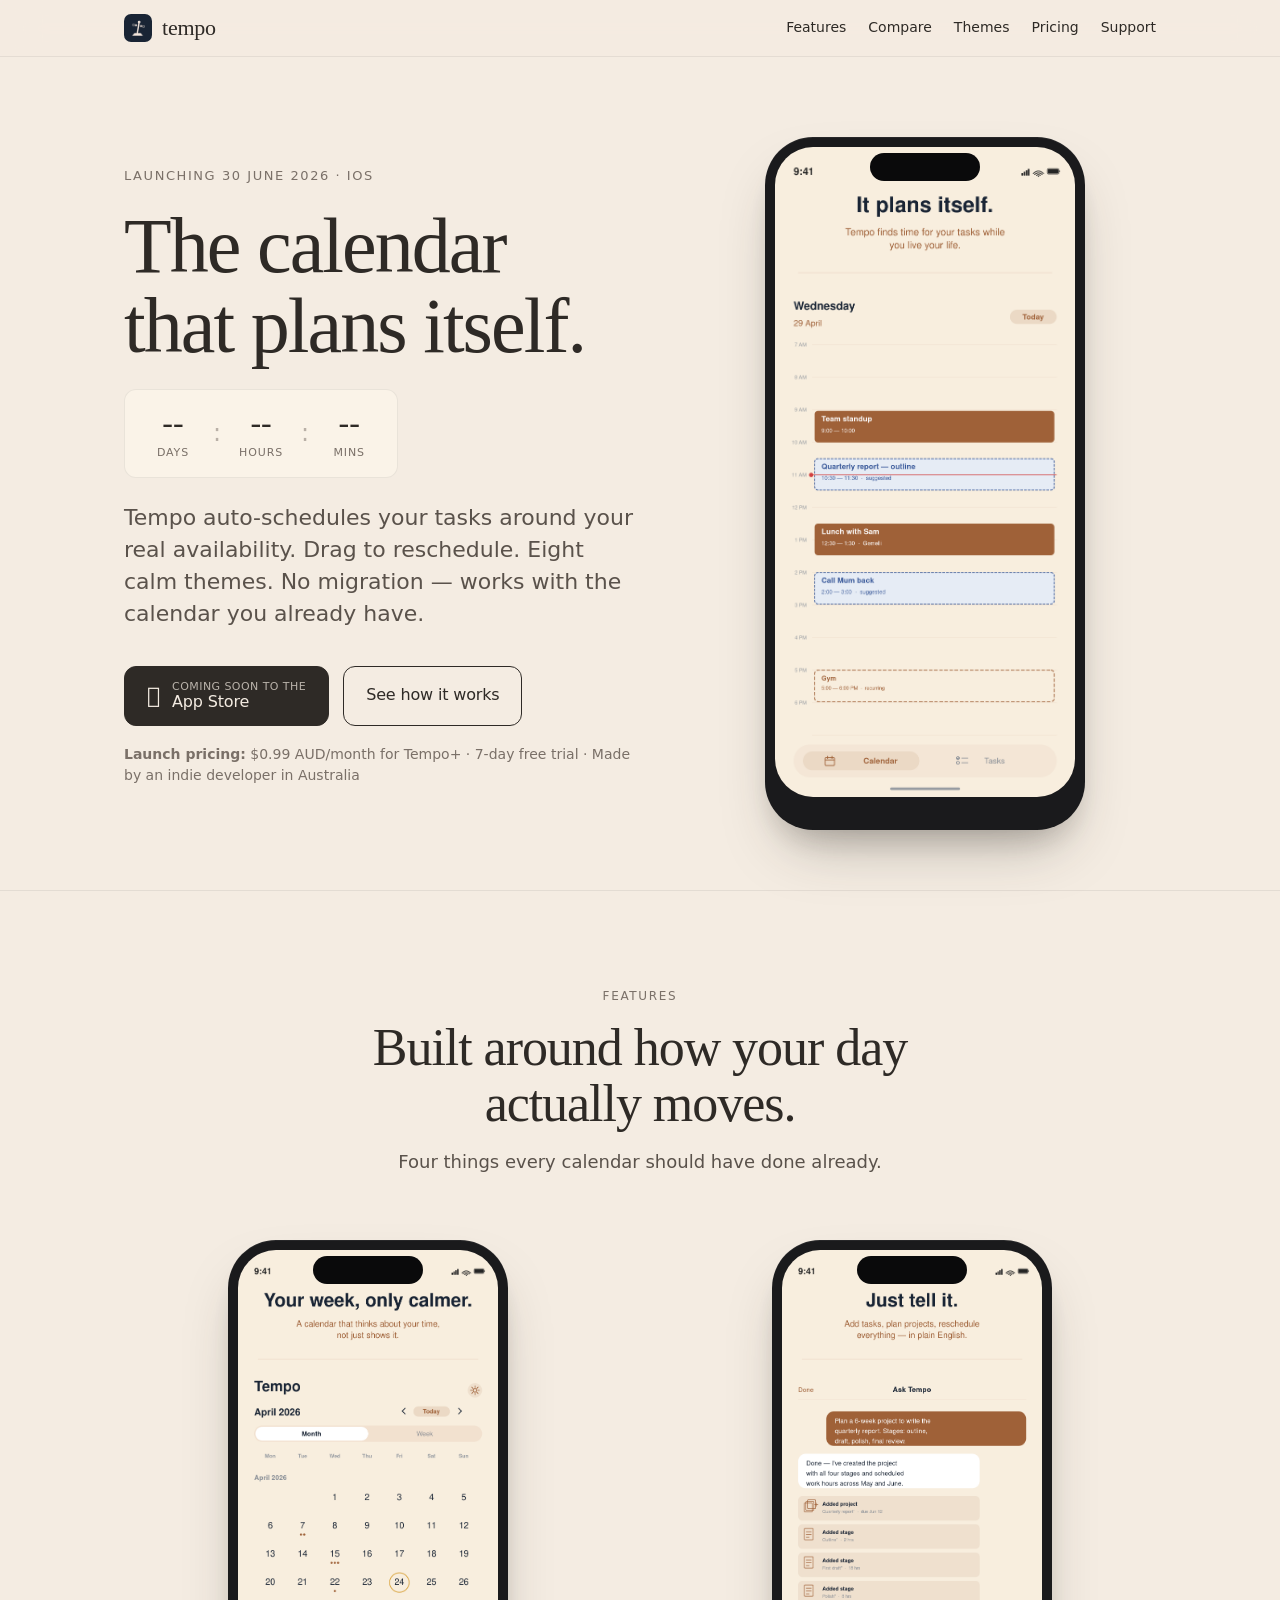
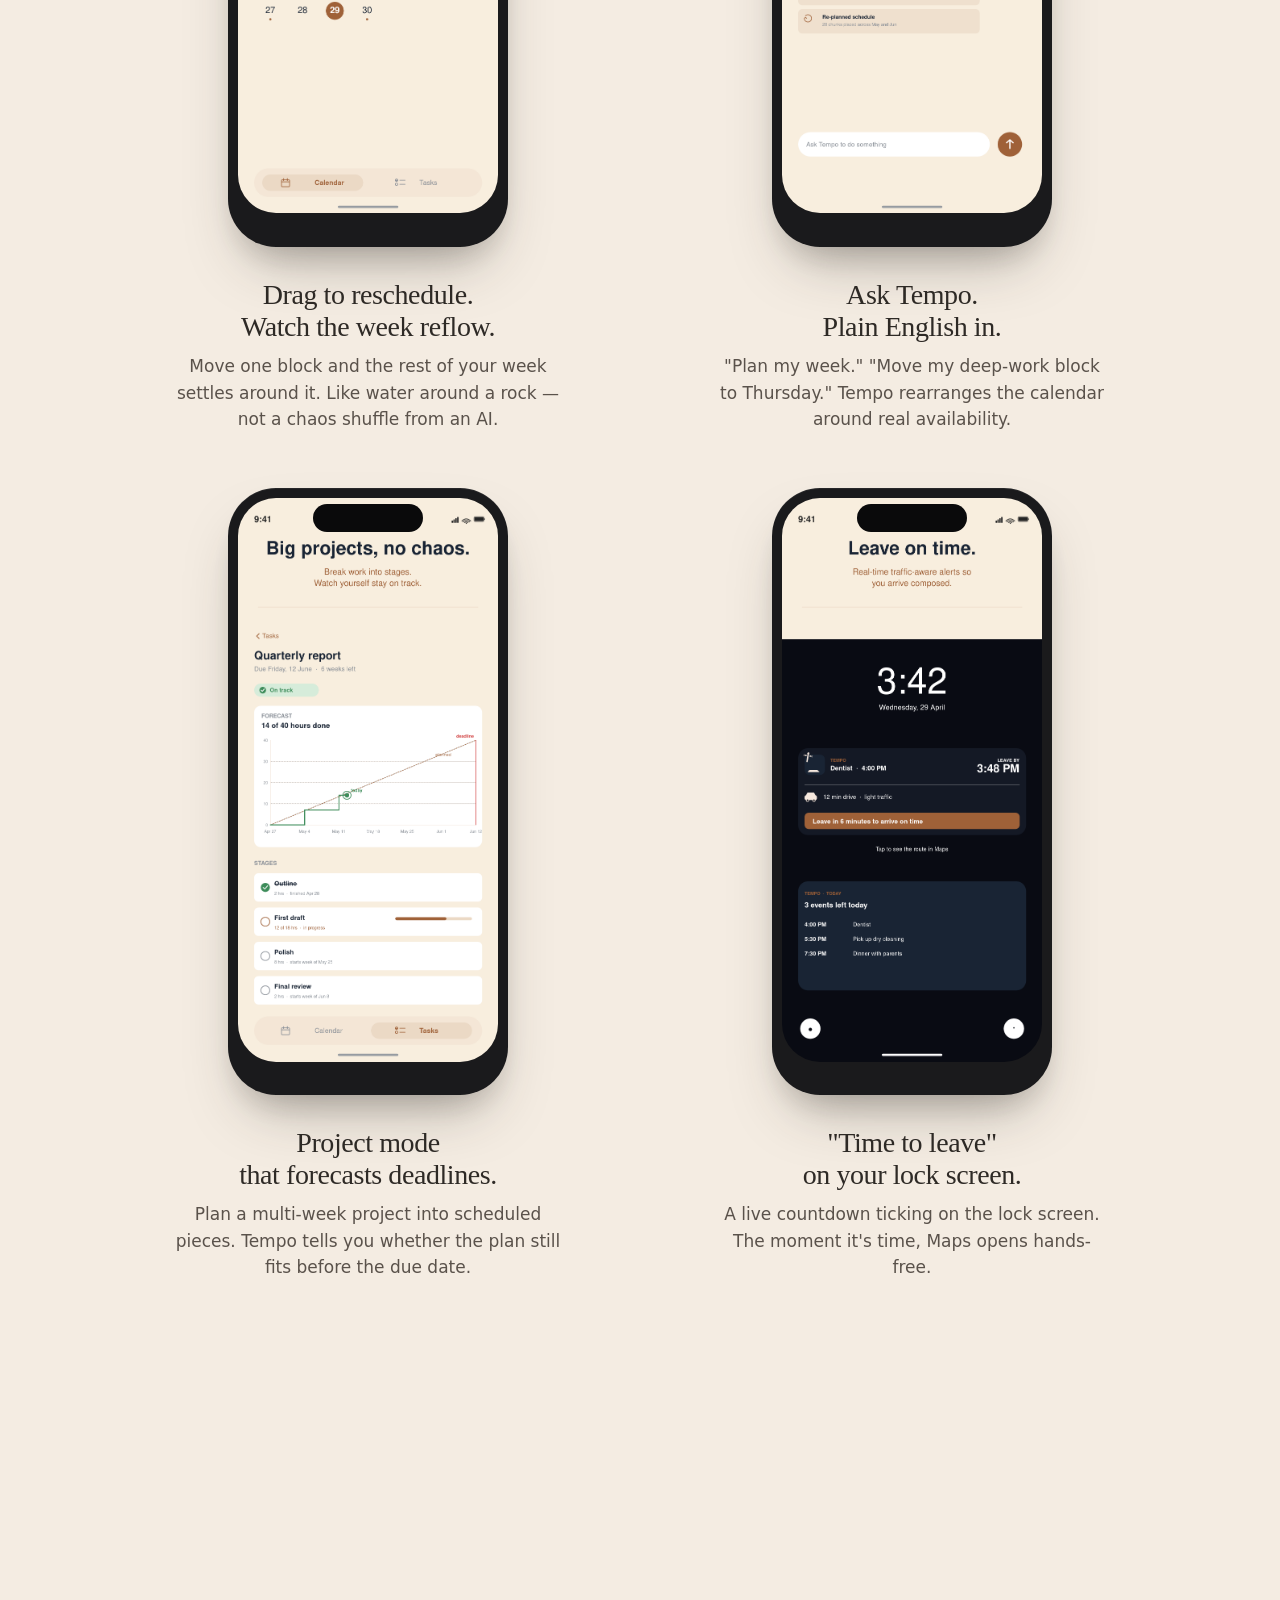
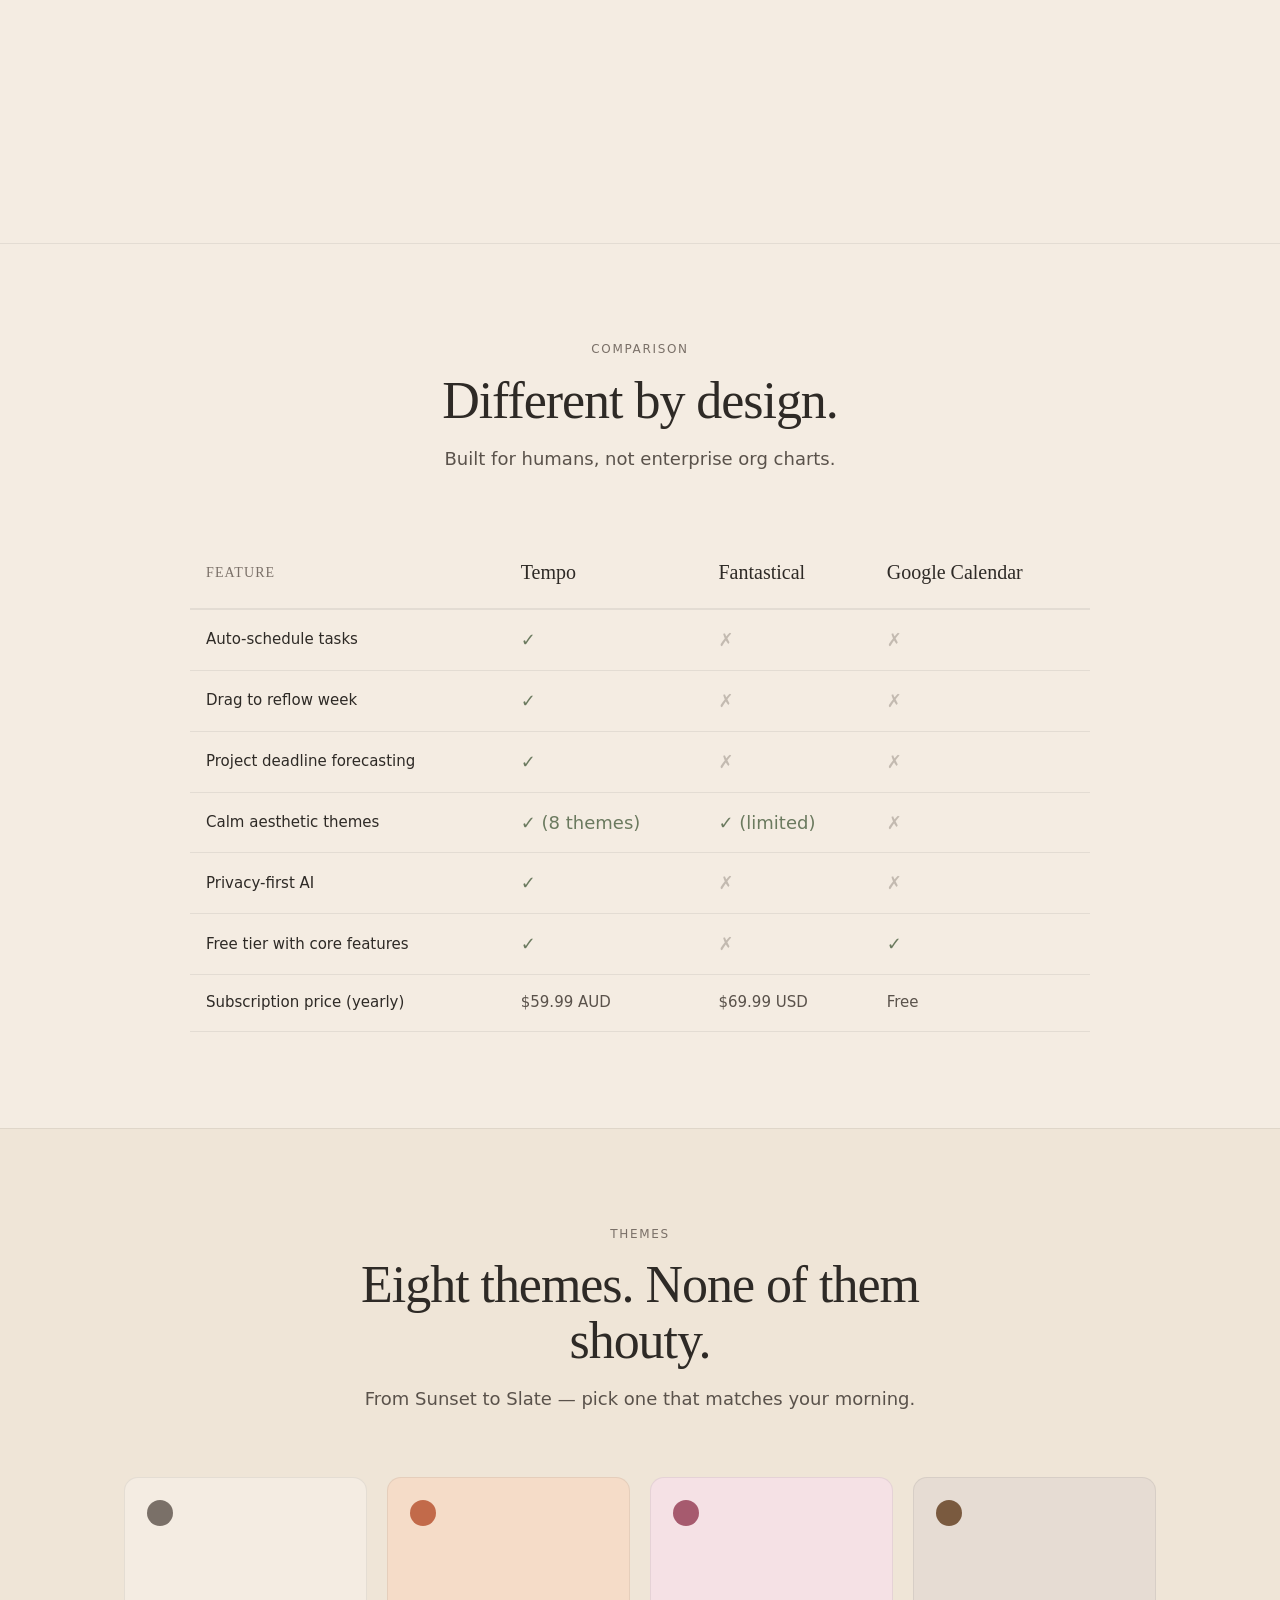
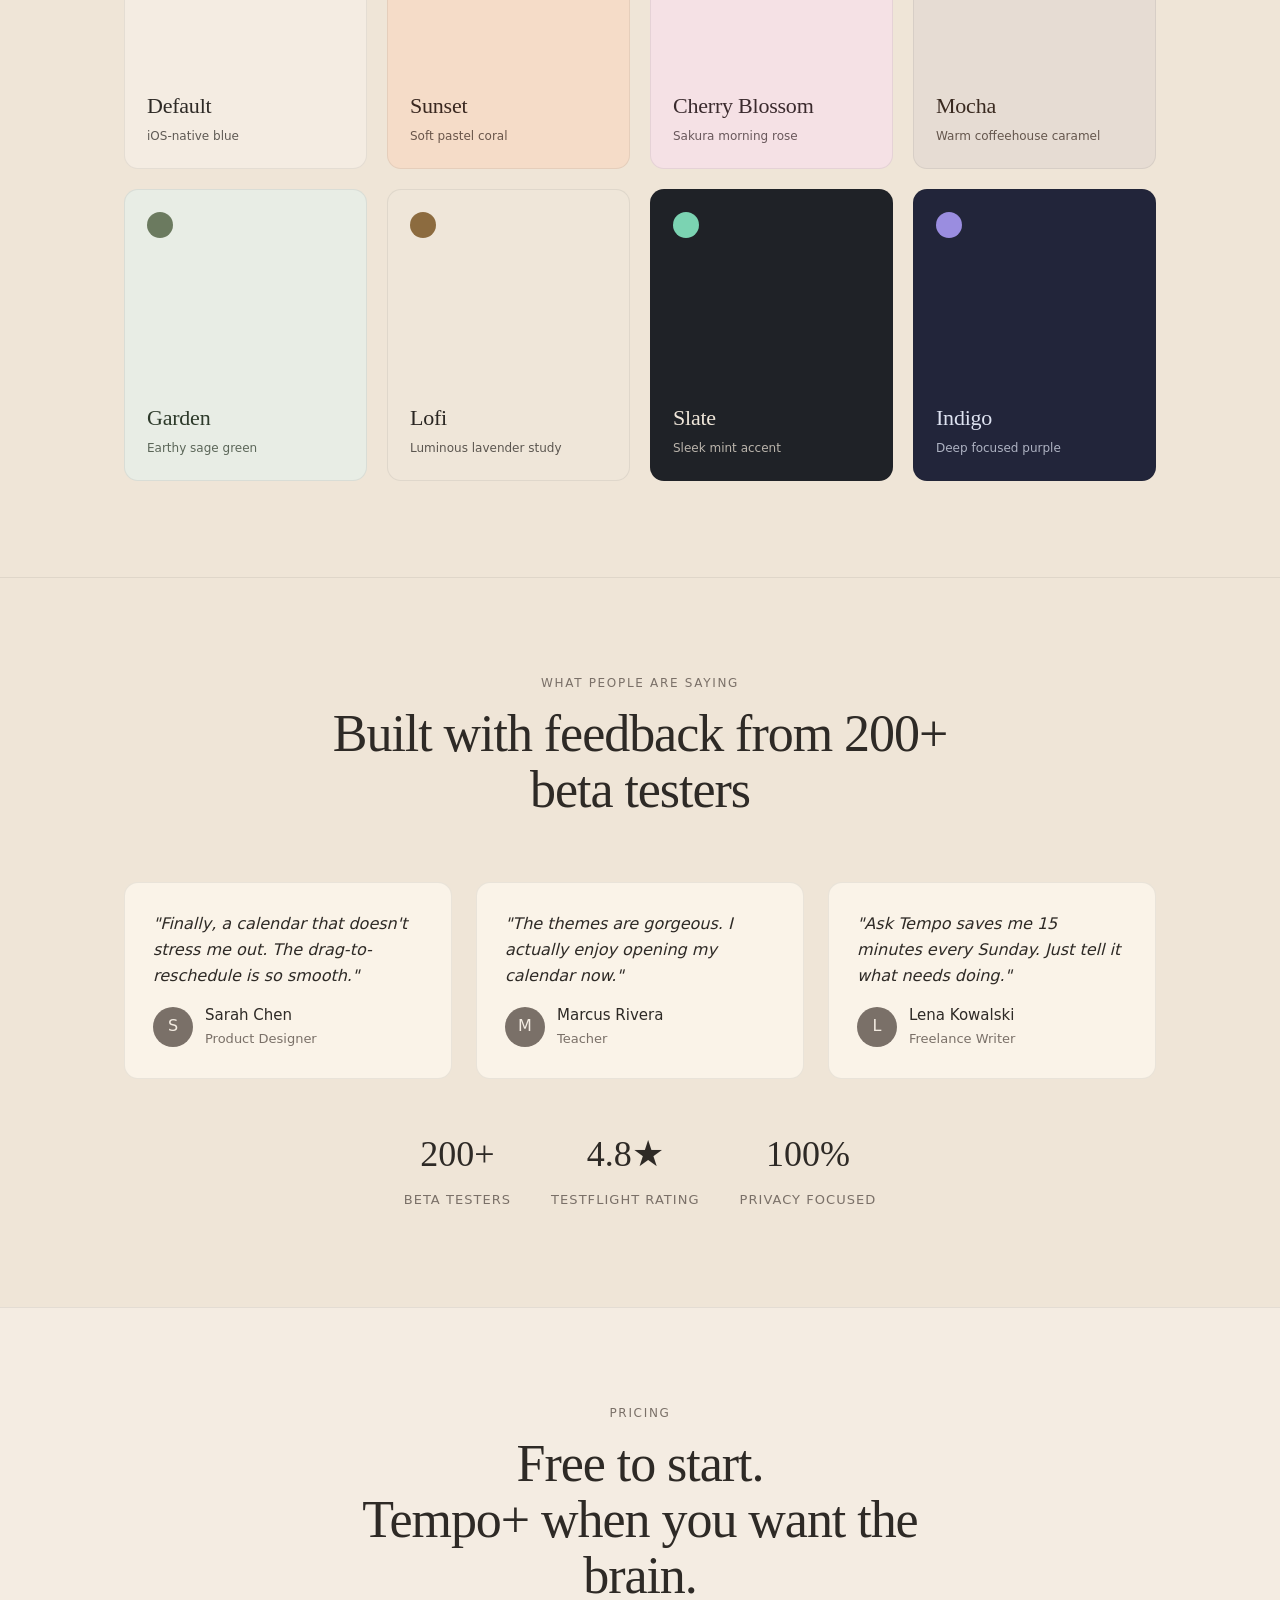
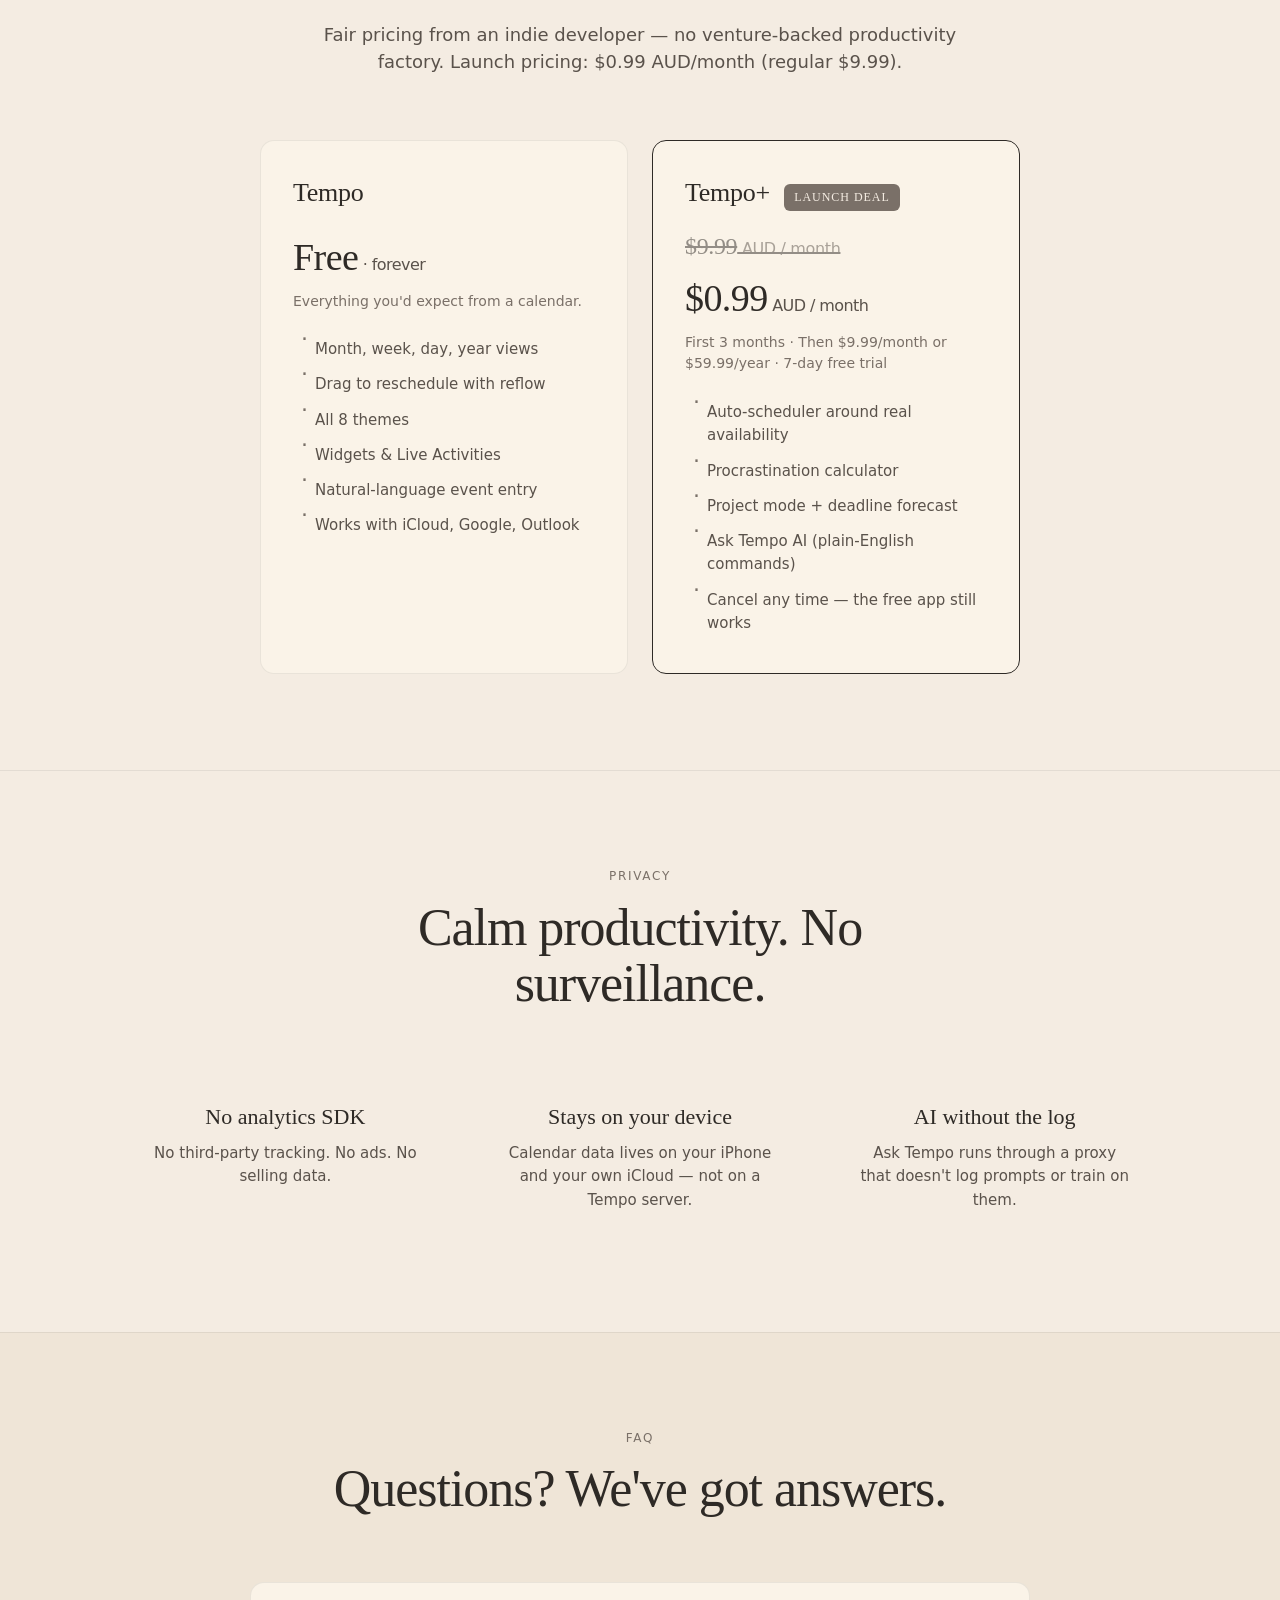
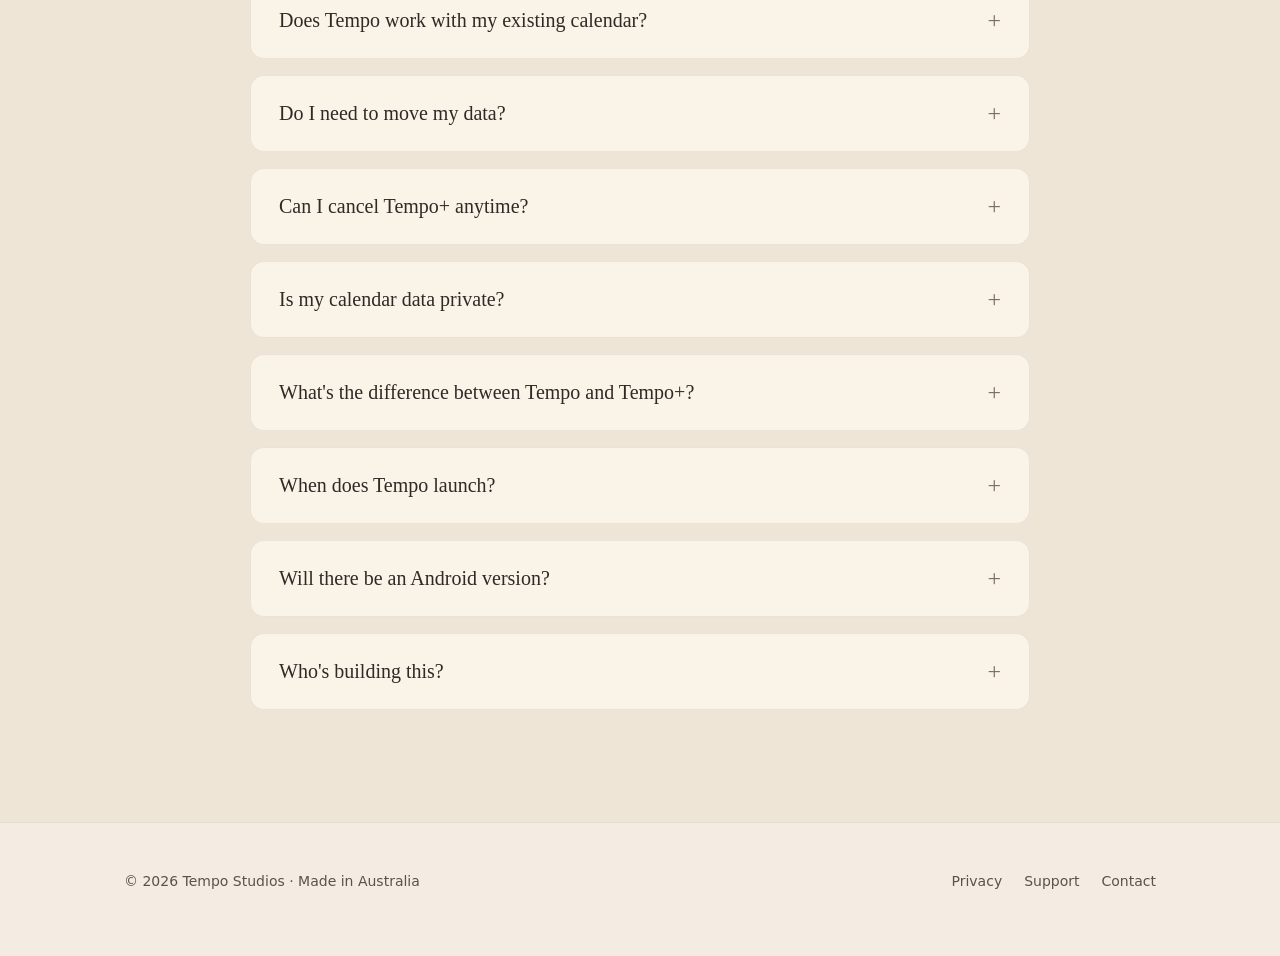
==== commit 0eb83aeb: "Enhance landing page: countdown timer, social proof, launch pricing urgency" ====
--- a/index.html
+++ b/index.html
@@ -92,6 +92,45 @@
   font-size: clamp(44px, 7vw, 78px);
   line-height: 1.02; letter-spacing: -0.025em;
   margin: 0 0 24px; font-weight: 500;
+}
+
+/* ───── COUNTDOWN TIMER ───── */
+.countdown {
+  display: inline-flex;
+  gap: 16px;
+  background: var(--card);
+  border: 1px solid var(--rule);
+  border-radius: 12px;
+  padding: 16px 24px;
+  margin-bottom: 24px;
+  font-family: var(--sans);
+}
+@media (max-width: 880px) { .countdown { margin-left: auto; margin-right: auto; } }
+.countdown-unit {
+  display: flex;
+  flex-direction: column;
+  align-items: center;
+  min-width: 48px;
+}
+.countdown-value {
+  font-family: var(--serif);
+  font-size: 32px;
+  font-weight: 500;
+  line-height: 1;
+  color: var(--ink);
+}
+.countdown-label {
+  font-size: 11px;
+  text-transform: uppercase;
+  letter-spacing: 0.08em;
+  color: var(--accent);
+  margin-top: 6px;
+}
+.countdown-separator {
+  font-size: 24px;
+  color: var(--accent);
+  align-self: center;
+  opacity: 0.5;
 }
 .tagline {
   font-size: 22px; line-height: 1.45; color: var(--ink-soft);
@@ -244,6 +283,86 @@
   font-family: var(--serif); font-size: 22px; font-weight: 500; margin: 0 0 8px;
 }
 .privacy-points p { margin: 0; color: var(--ink-soft); font-size: 15px; }
+
+/* ───── SOCIAL PROOF ───── */
+.social-proof { background: var(--bg-alt); text-align: center; }
+.testimonials {
+  display: grid;
+  grid-template-columns: repeat(3, 1fr);
+  gap: 24px;
+  margin-top: 48px;
+}
+@media (max-width: 880px) { .testimonials { grid-template-columns: 1fr; } }
+.testimonial {
+  background: var(--card);
+  border: 1px solid var(--rule);
+  border-radius: var(--radius);
+  padding: 28px;
+  text-align: left;
+}
+.testimonial-quote {
+  font-size: 16px;
+  line-height: 1.6;
+  color: var(--ink);
+  margin: 0 0 16px;
+  font-style: italic;
+}
+.testimonial-author {
+  display: flex;
+  align-items: center;
+  gap: 12px;
+}
+.testimonial-avatar {
+  width: 40px;
+  height: 40px;
+  border-radius: 50%;
+  background: var(--accent);
+  display: flex;
+  align-items: center;
+  justify-content: center;
+  color: var(--bg);
+  font-weight: 500;
+  font-size: 16px;
+}
+.testimonial-info {
+  flex: 1;
+}
+.testimonial-name {
+  font-weight: 500;
+  font-size: 15px;
+  color: var(--ink);
+  margin: 0;
+}
+.testimonial-role {
+  font-size: 13px;
+  color: var(--accent);
+  margin: 2px 0 0;
+}
+.trust-badges {
+  display: flex;
+  justify-content: center;
+  gap: 40px;
+  margin-top: 48px;
+  flex-wrap: wrap;
+}
+.trust-badge {
+  display: flex;
+  flex-direction: column;
+  align-items: center;
+  gap: 8px;
+}
+.trust-badge-value {
+  font-family: var(--serif);
+  font-size: 36px;
+  font-weight: 500;
+  color: var(--ink);
+}
+.trust-badge-label {
+  font-size: 13px;
+  color: var(--accent);
+  text-transform: uppercase;
+  letter-spacing: 0.08em;
+}
 
 /* ───── FOOTER ───── */
 footer {
@@ -448,6 +567,30 @@
 <body>
 
 <script>
+// Countdown Timer to Launch Date (June 30, 2026)
+function updateCountdown() {
+  const launchDate = new Date('2026-06-30T00:00:00+10:00').getTime(); // AEST
+  const now = new Date().getTime();
+  const distance = launchDate - now;
+  
+  if (distance < 0) {
+    document.getElementById('countdown').innerHTML = '<div class="countdown-unit"><div class="countdown-value">🎉</div><div class="countdown-label">Launched!</div></div>';
+    return;
+  }
+  
+  const days = Math.floor(distance / (1000 * 60 * 60 * 24));
+  const hours = Math.floor((distance % (1000 * 60 * 60 * 24)) / (1000 * 60 * 60));
+  const minutes = Math.floor((distance % (1000 * 60 * 60)) / (1000 * 60));
+  
+  document.getElementById('days').textContent = days.toString().padStart(2, '0');
+  document.getElementById('hours').textContent = hours.toString().padStart(2, '0');
+  document.getElementById('minutes').textContent = minutes.toString().padStart(2, '0');
+}
+
+// Update countdown immediately and every minute
+updateCountdown();
+setInterval(updateCountdown, 60000);
+
 // Theme hover interaction - dynamically change page colors
 document.addEventListener('DOMContentLoaded', function() {
   const swatches = document.querySelectorAll('.swatch');
@@ -611,6 +754,25 @@
     <div>
       <div class="eyebrow">Launching 30 June 2026 · iOS</div>
       <h1>The calendar<br>that plans itself.</h1>
+      
+      <!-- Countdown Timer -->
+      <div class="countdown" id="countdown">
+        <div class="countdown-unit">
+          <div class="countdown-value" id="days">--</div>
+          <div class="countdown-label">Days</div>
+        </div>
+        <div class="countdown-separator">:</div>
+        <div class="countdown-unit">
+          <div class="countdown-value" id="hours">--</div>
+          <div class="countdown-label">Hours</div>
+        </div>
+        <div class="countdown-separator">:</div>
+        <div class="countdown-unit">
+          <div class="countdown-value" id="minutes">--</div>
+          <div class="countdown-label">Mins</div>
+        </div>
+      </div>
+      
       <p class="tagline">Tempo auto-schedules your tasks around your real availability. Drag to reschedule. Eight calm themes. No migration — works with the calendar you already have.</p>
       <div class="cta-row">
         <a class="btn" href="#" aria-label="Coming soon to the App Store">
@@ -622,7 +784,7 @@
         </a>
         <a class="btn btn-secondary" href="#features">See how it works</a>
       </div>
-      <p class="launch-note">Made by an indie developer in Australia. 7-day free trial on Tempo+ at launch.</p>
+      <p class="launch-note"><strong>Launch pricing:</strong> $0.99 AUD/month for Tempo+ · 7-day free trial · Made by an indie developer in Australia</p>
     </div>
     <div>
       <div class="phone">
@@ -793,12 +955,71 @@
   </div>
 </section>
 
+<section class="social-proof fade-in">
+  <div class="wrap">
+    <div class="section-head">
+      <div class="section-eyebrow">What People are Saying</div>
+      <h2>Built with feedback from 200+ beta testers</h2>
+    </div>
+    
+    <div class="testimonials">
+      <div class="testimonial">
+        <p class="testimonial-quote">"Finally, a calendar that doesn't stress me out. The drag-to-reschedule is so smooth."</p>
+        <div class="testimonial-author">
+          <div class="testimonial-avatar">S</div>
+          <div class="testimonial-info">
+            <p class="testimonial-name">Sarah Chen</p>
+            <p class="testimonial-role">Product Designer</p>
+          </div>
+        </div>
+      </div>
+      
+      <div class="testimonial">
+        <p class="testimonial-quote">"The themes are gorgeous. I actually enjoy opening my calendar now."</p>
+        <div class="testimonial-author">
+          <div class="testimonial-avatar">M</div>
+          <div class="testimonial-info">
+            <p class="testimonial-name">Marcus Rivera</p>
+            <p class="testimonial-role">Teacher</p>
+          </div>
+        </div>
+      </div>
+      
+      <div class="testimonial">
+        <p class="testimonial-quote">"Ask Tempo saves me 15 minutes every Sunday. Just tell it what needs doing."</p>
+        <div class="testimonial-author">
+          <div class="testimonial-avatar">L</div>
+          <div class="testimonial-info">
+            <p class="testimonial-name">Lena Kowalski</p>
+            <p class="testimonial-role">Freelance Writer</p>
+          </div>
+        </div>
+      </div>
+    </div>
+    
+    <div class="trust-badges">
+      <div class="trust-badge">
+        <div class="trust-badge-value">200+</div>
+        <div class="trust-badge-label">Beta Testers</div>
+      </div>
+      <div class="trust-badge">
+        <div class="trust-badge-value">4.8★</div>
+        <div class="trust-badge-label">TestFlight Rating</div>
+      </div>
+      <div class="trust-badge">
+        <div class="trust-badge-value">100%</div>
+        <div class="trust-badge-label">Privacy Focused</div>
+      </div>
+    </div>
+  </div>
+</section>
+
 <section id="pricing" class="fade-in">
   <div class="wrap">
     <div class="section-head">
       <div class="section-eyebrow">Pricing</div>
       <h2>Free to start.<br>Tempo+ when you want the brain.</h2>
-      <p class="section-sub">Fair pricing from an indie developer — no venture-backed productivity factory.</p>
+      <p class="section-sub">Fair pricing from an indie developer — no venture-backed productivity factory. Launch pricing: $0.99 AUD/month (regular $9.99).</p>
     </div>
 
     <div class="pricing-grid">
@@ -816,9 +1037,10 @@
         </ul>
       </div>
       <div class="price-card featured">
-        <h4>Tempo+</h4>
-        <div class="price">$9.99<small> AUD / month</small></div>
-        <p class="price-sub">or $59.99 / year · 7-day free trial</p>
+        <h4>Tempo+ <span style="display:inline-block;background:var(--accent);color:var(--bg);padding:4px 10px;border-radius:6px;font-size:12px;text-transform:uppercase;letter-spacing:0.08em;margin-left:8px;">Launch Deal</span></h4>
+        <div class="price" style="text-decoration:line-through;opacity:0.5;font-size:24px;">$9.99<small> AUD / month</small></div>
+        <div class="price" style="margin-top:0;">$0.99<small> AUD / month</small></div>
+        <p class="price-sub">First 3 months · Then $9.99/month or $59.99/year · 7-day free trial</p>
         <ul class="price-list">
           <li>Auto-scheduler around real availability</li>
           <li>Procrastination calculator</li>
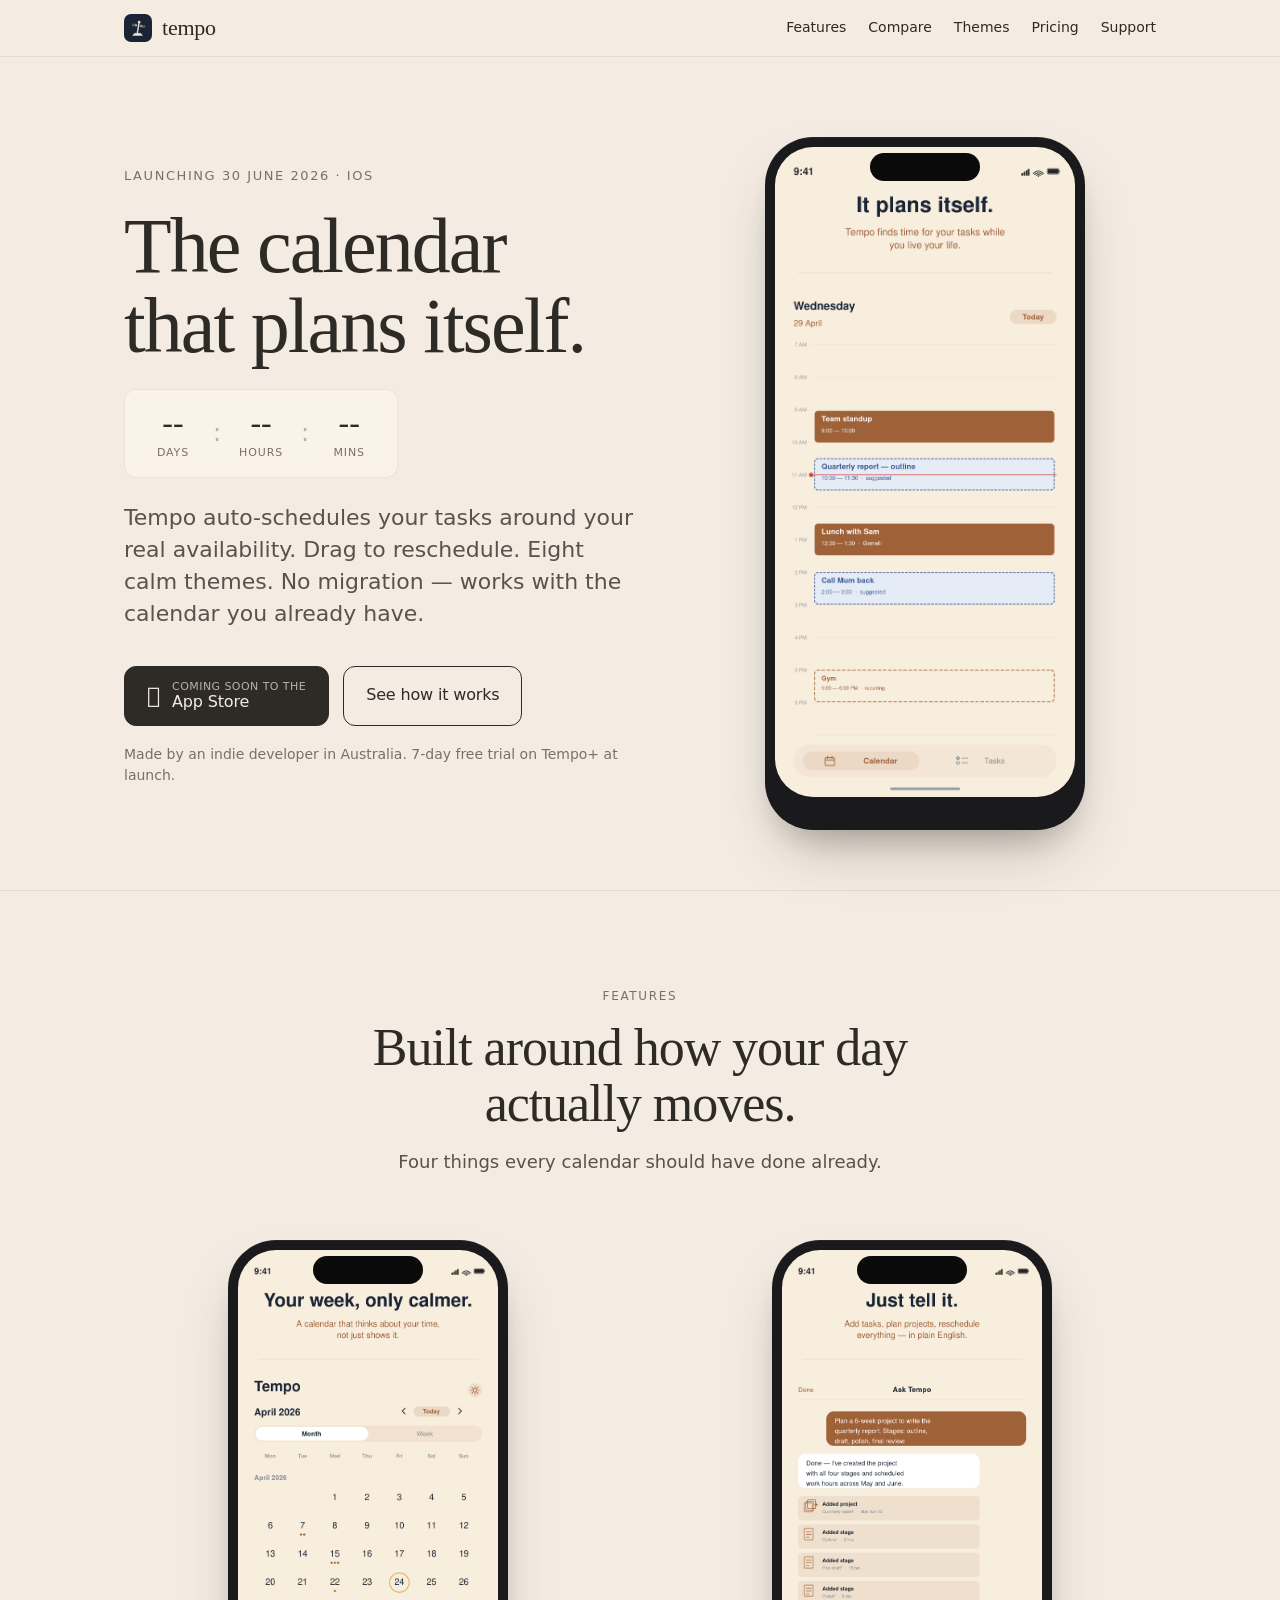
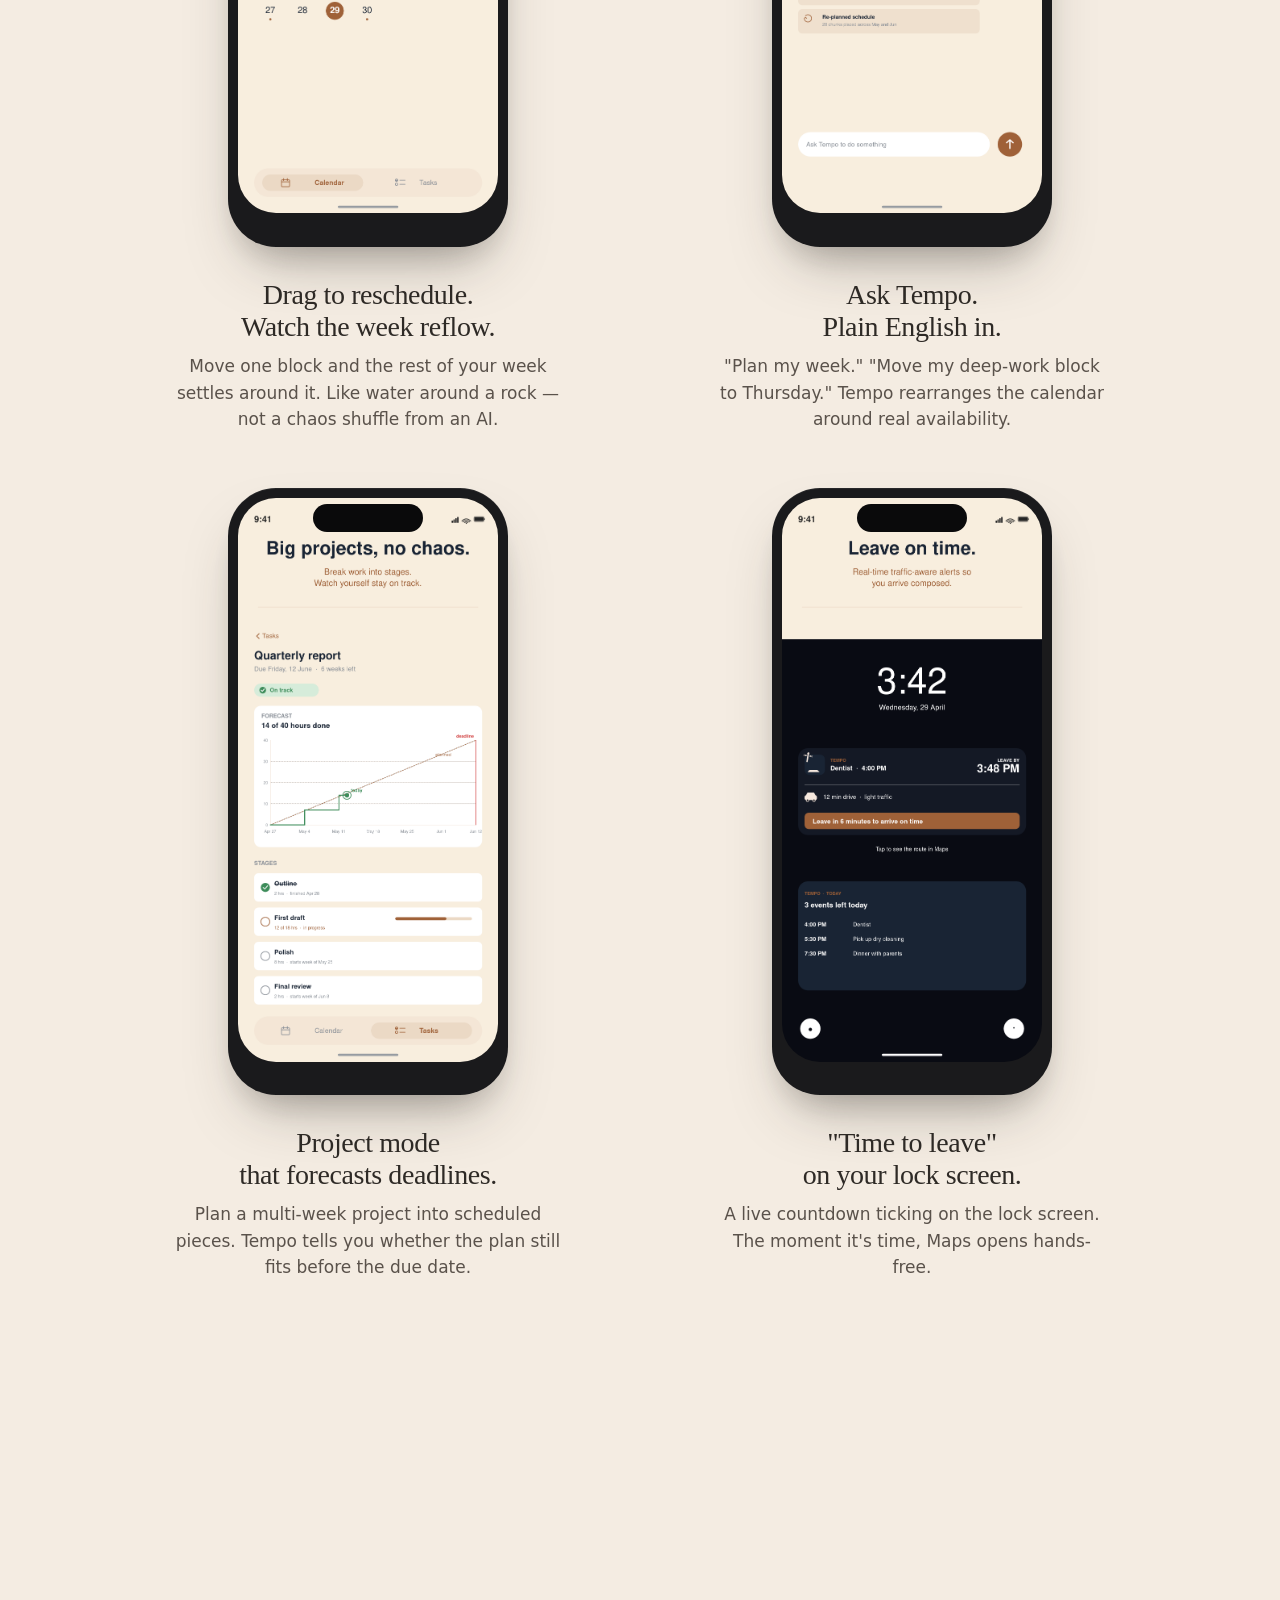
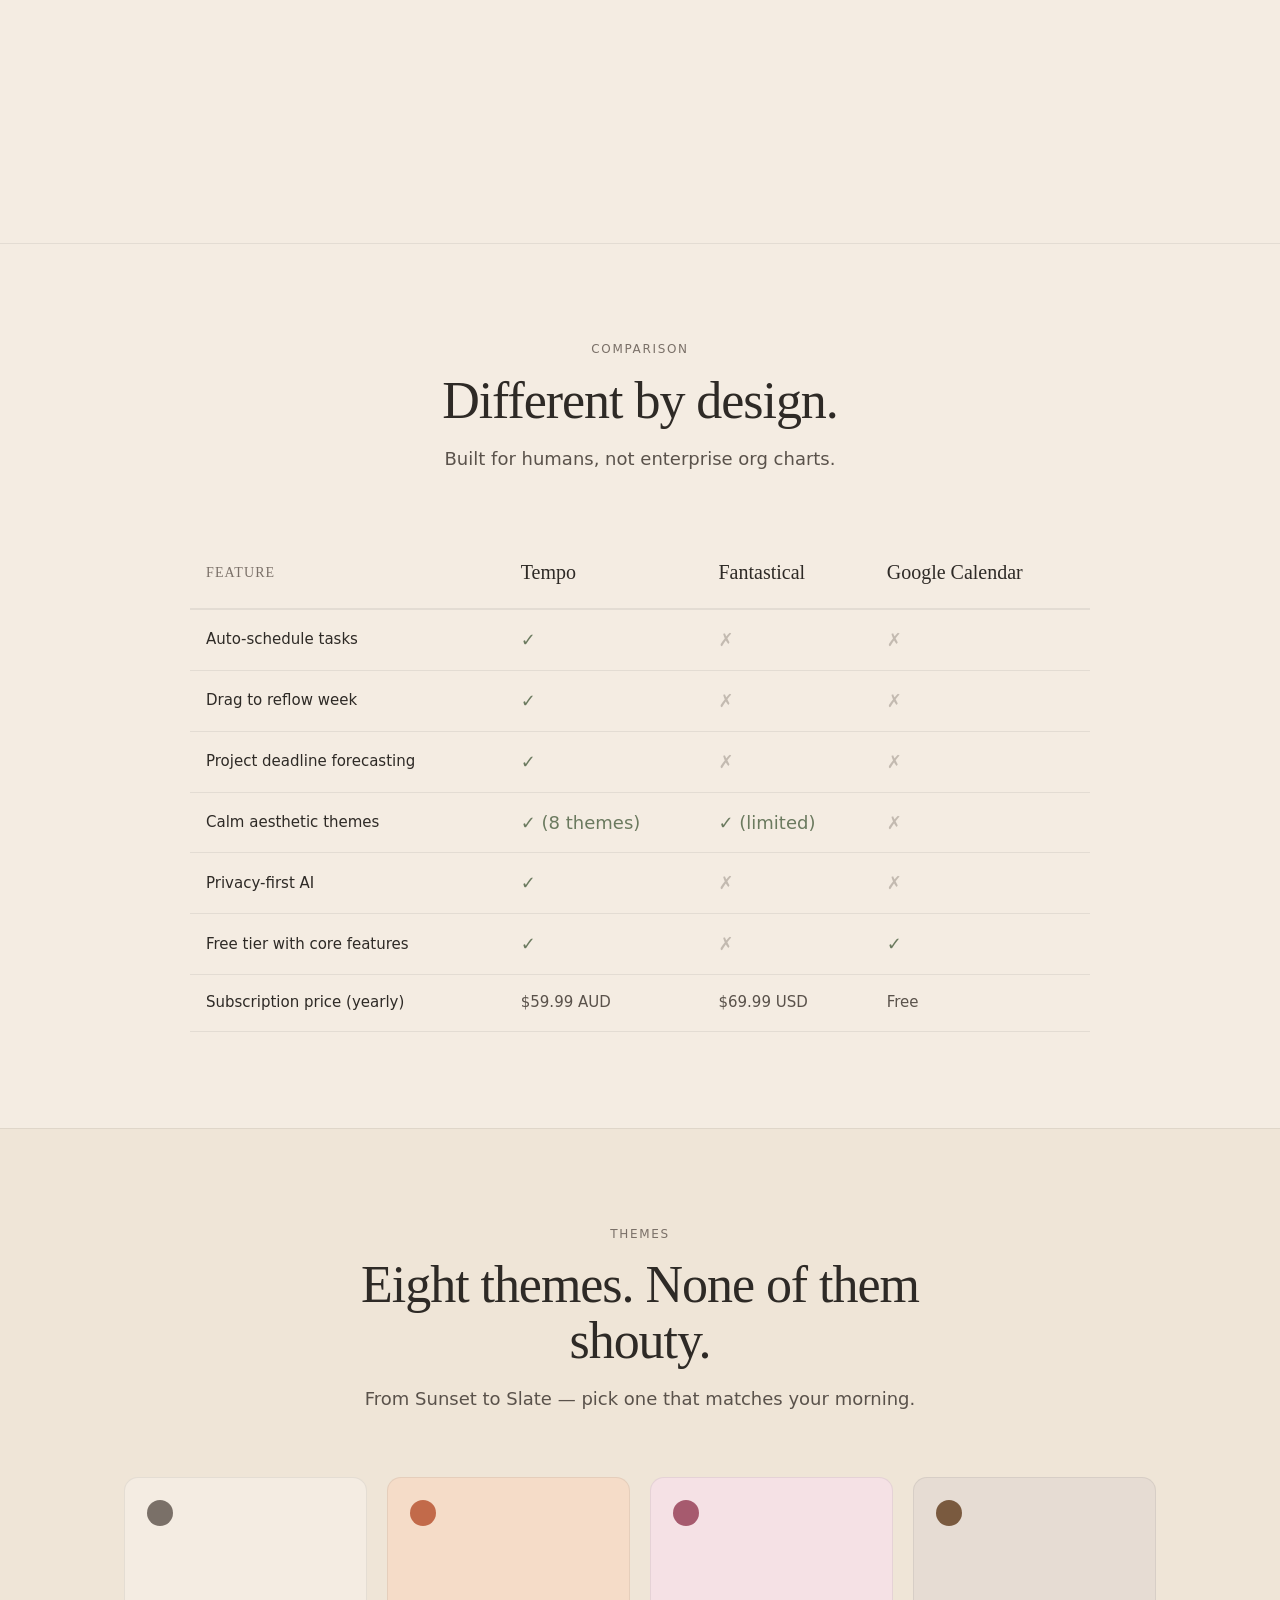
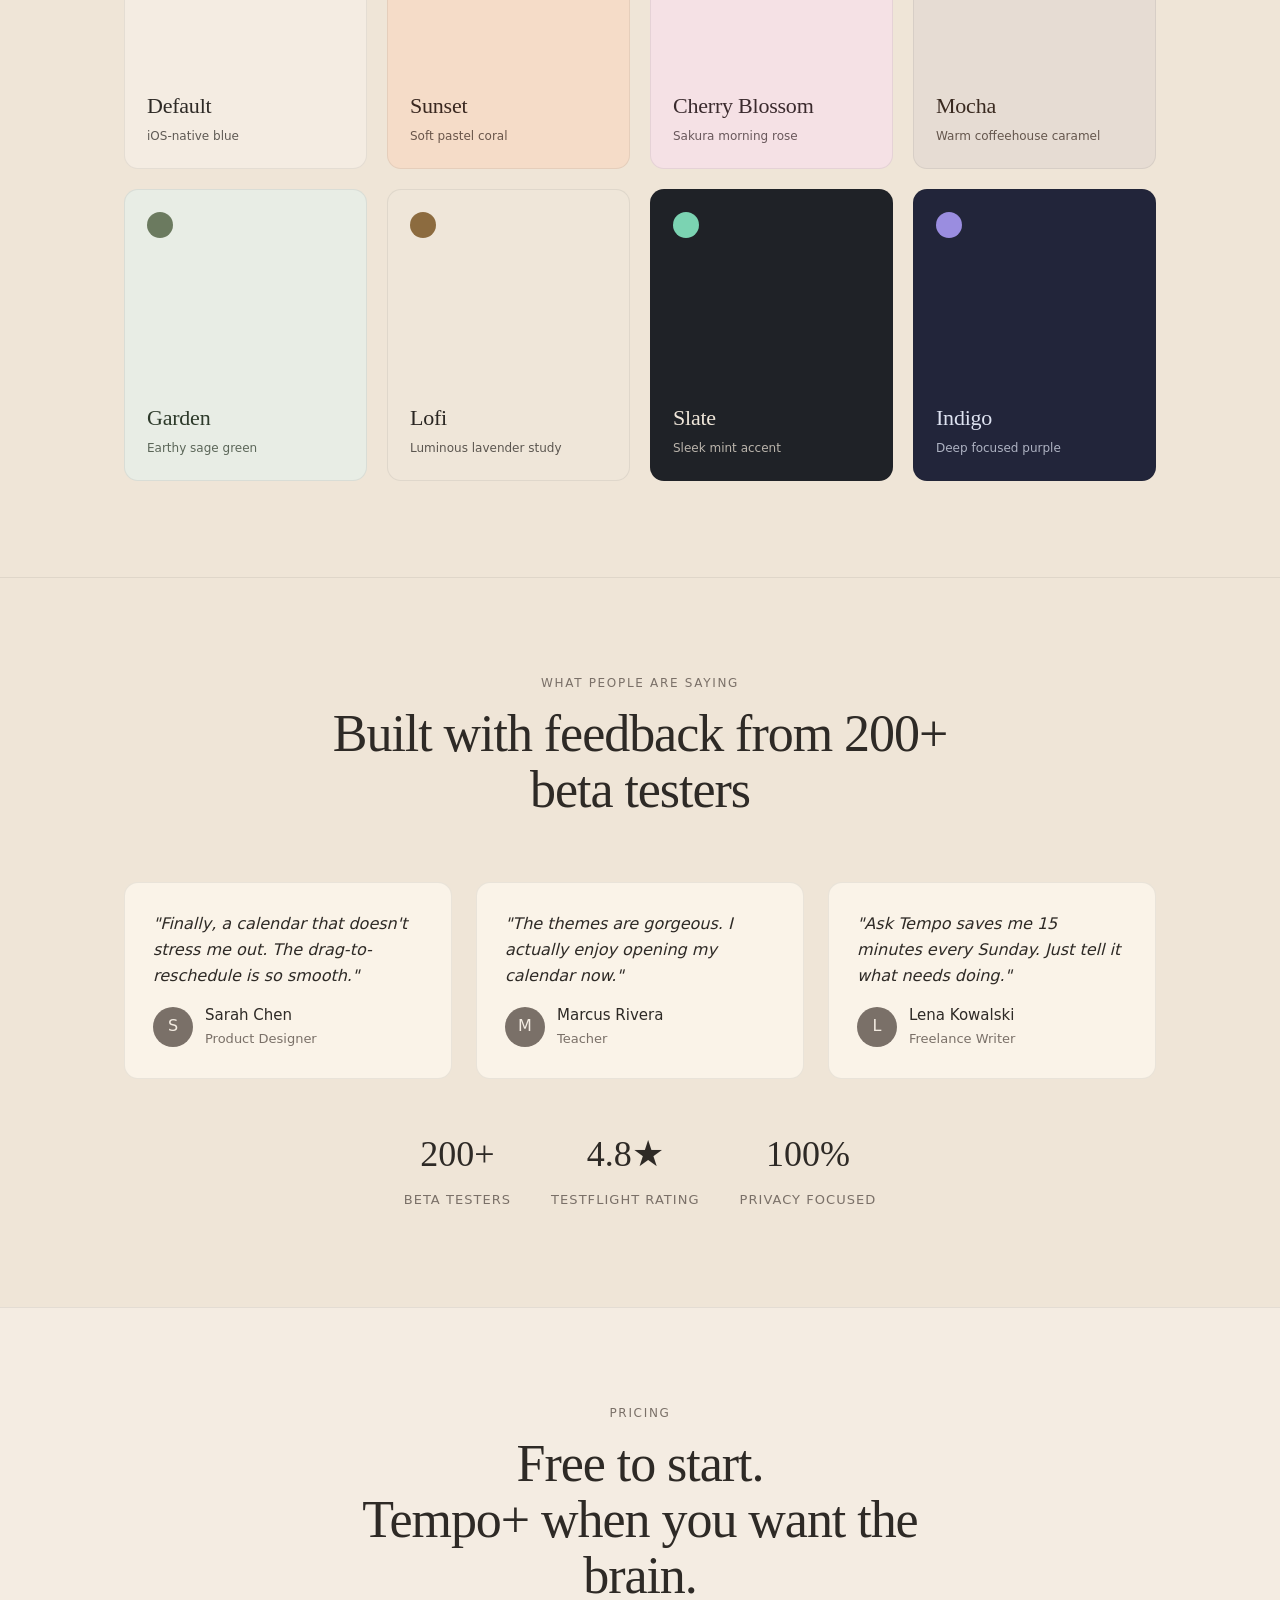
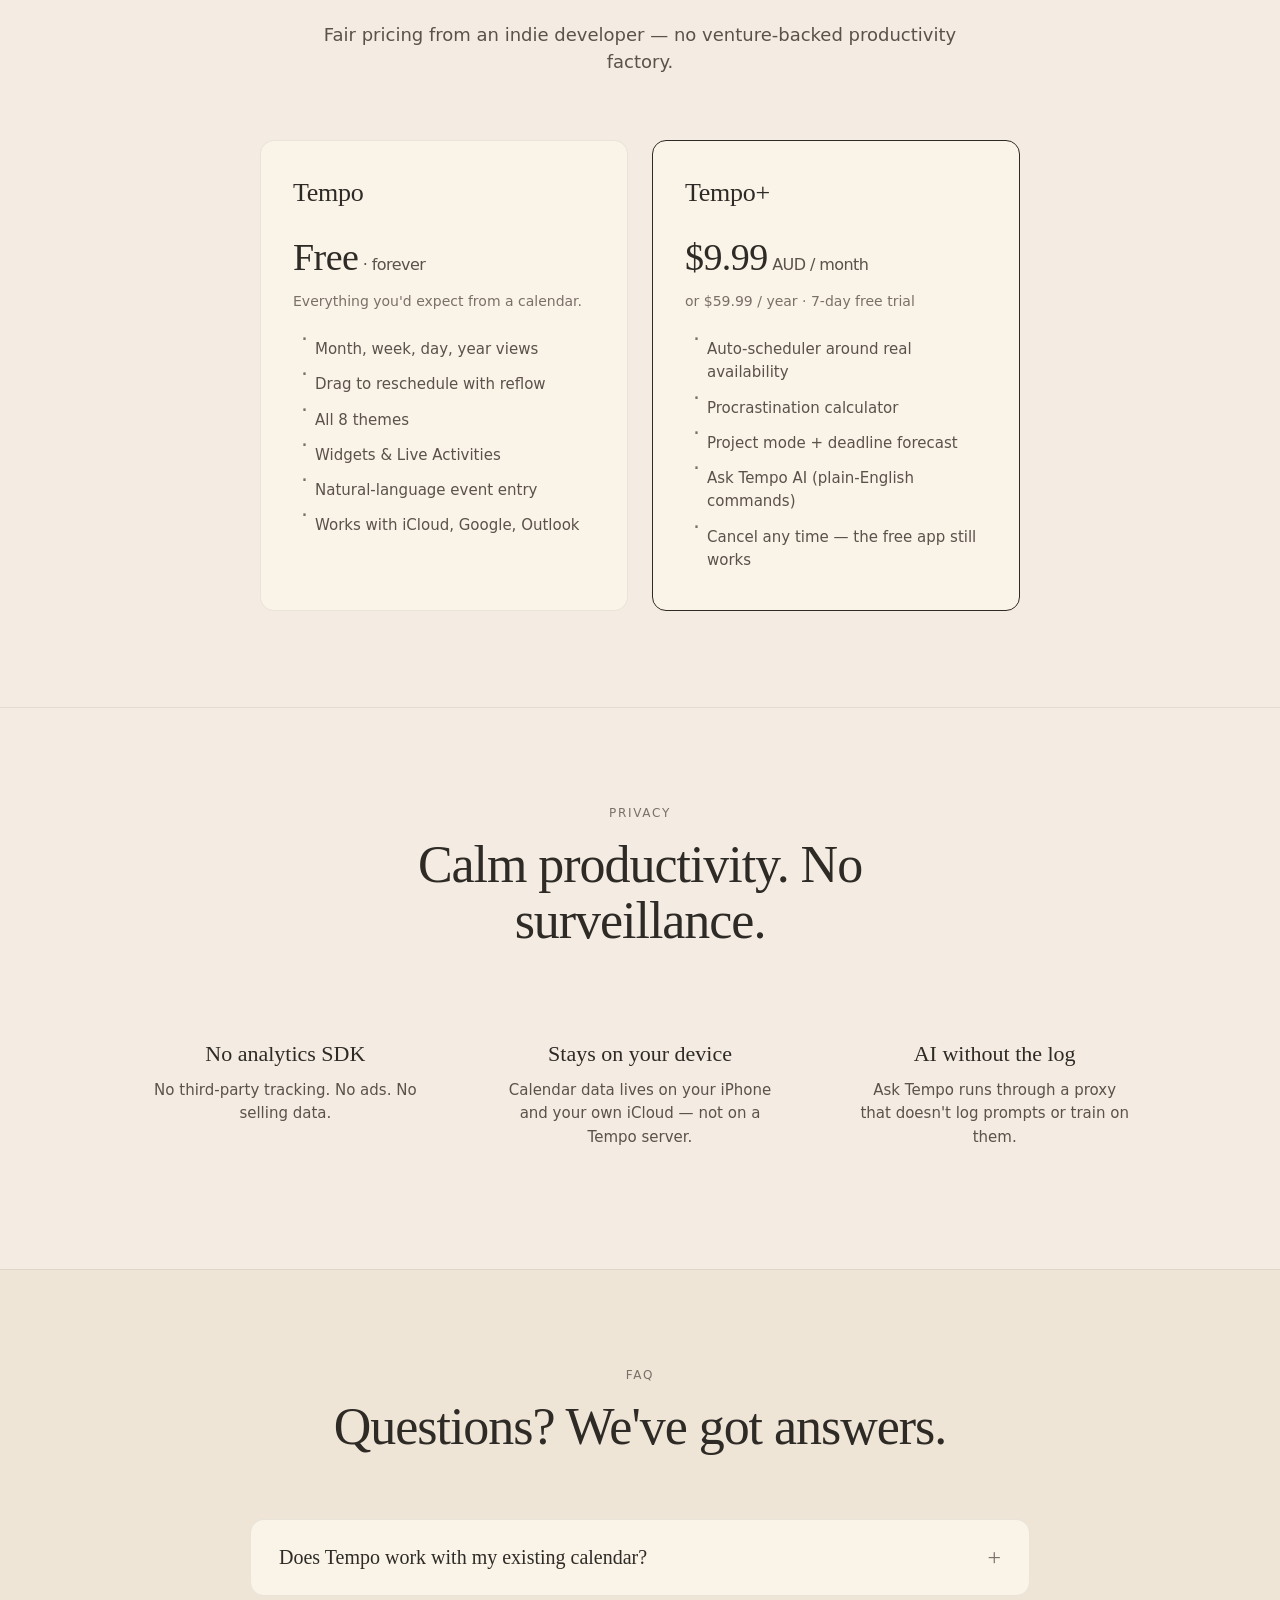
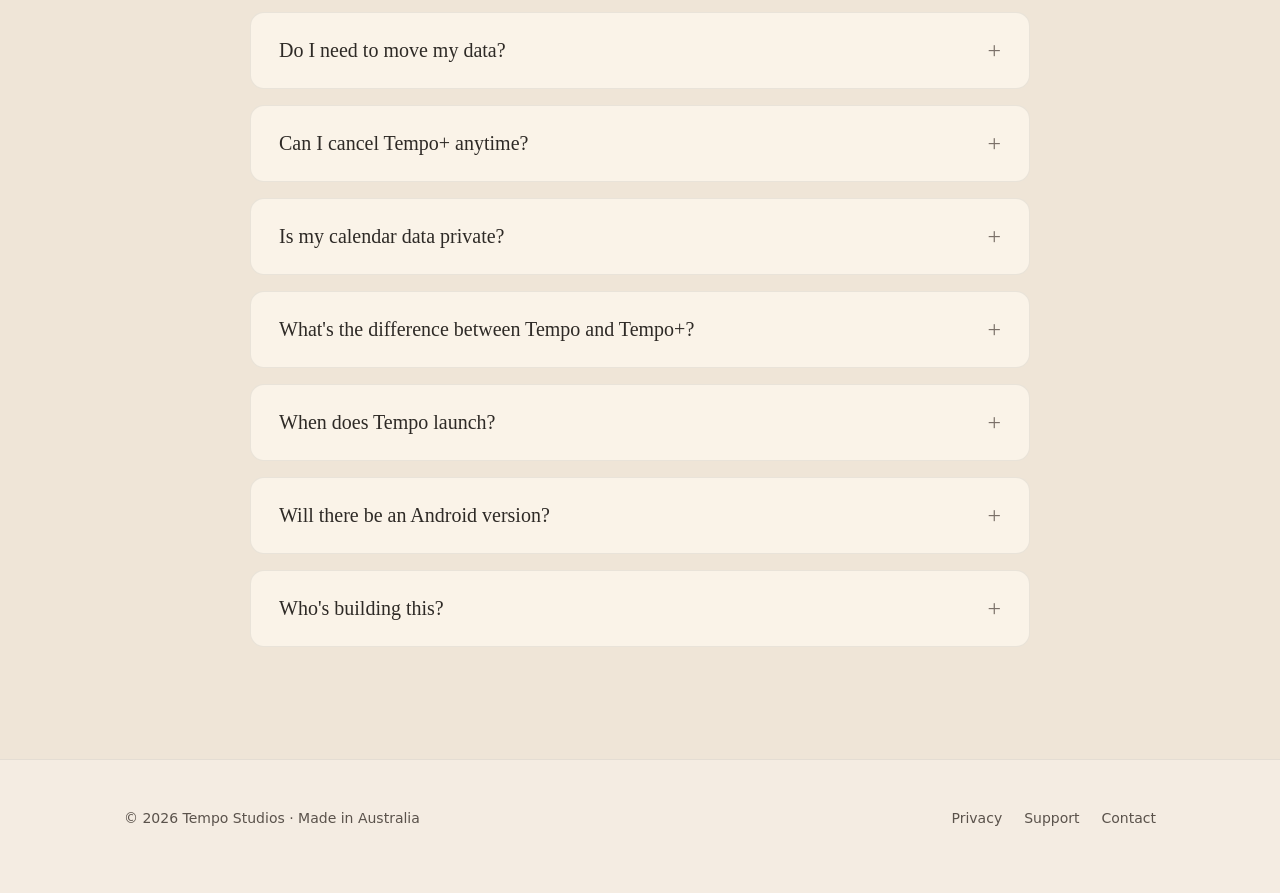
==== commit 12e086dd: "Fix: persistent theme switching on click, countdown to 8am AEST, revert pricing, fix layout spacing" ====
--- a/index.html
+++ b/index.html
@@ -214,7 +214,7 @@
   display: grid;
   grid-template-columns: repeat(2, 1fr);
   gap: 56px;
-  align-items: center;
+  align-items: start;
 }
 @media (max-width: 880px) { .features { grid-template-columns: 1fr; gap: 64px; } }
 .feature { display: flex; flex-direction: column; gap: 32px; align-items: center; text-align: center; }
@@ -239,6 +239,16 @@
   padding: 22px;
   display: flex; flex-direction: column; justify-content: space-between;
   border: 1px solid var(--rule);
+  cursor: pointer;
+  transition: transform 0.2s ease, box-shadow 0.2s ease, border-color 0.2s ease;
+}
+.swatch:hover {
+  transform: translateY(-4px);
+  box-shadow: 0 8px 24px rgba(0,0,0,0.12);
+}
+.swatch.theme-active {
+  border: 2px solid var(--ink);
+  box-shadow: 0 4px 16px rgba(0,0,0,0.15);
 }
 .swatch .dot { width: 26px; height: 26px; border-radius: 50%; }
 .swatch .name { font-family: var(--serif); font-size: 22px; font-weight: 500; letter-spacing: -0.01em; }
@@ -389,14 +399,6 @@
 }
 body, nav, .themes, .phone-screen {
   transition: background-color 0.4s ease, color 0.4s ease;
-}
-.swatch {
-  cursor: pointer;
-  transition: transform 0.2s ease, box-shadow 0.2s ease;
-}
-.swatch:hover {
-  transform: translateY(-4px);
-  box-shadow: 0 8px 24px rgba(0,0,0,0.12);
 }
 
 /* ───── SCROLL ANIMATIONS ───── */
@@ -567,9 +569,9 @@
 <body>
 
 <script>
-// Countdown Timer to Launch Date (June 30, 2026)
+// Countdown Timer to Launch Date (June 30, 2026 8am AEST)
 function updateCountdown() {
-  const launchDate = new Date('2026-06-30T00:00:00+10:00').getTime(); // AEST
+  const launchDate = new Date('2026-06-30T08:00:00+10:00').getTime(); // 8am AEST
   const now = new Date().getTime();
   const distance = launchDate - now;
   
@@ -596,8 +598,8 @@
   const swatches = document.querySelectorAll('.swatch');
   const root = document.documentElement;
   
-  // Store original theme colors
-  const originalTheme = {
+  // Store current active theme (starts with default)
+  let activeTheme = {
     bg: '#F4ECE2',
     bgAlt: '#EFE5D7',
     ink: '#2E2A26',
@@ -619,32 +621,39 @@
     { bg: '#22253A', ink: '#DDE2F0', accent: '#9A8DE0', bgAlt: '#2A2E45', card: '#282C40', navBg: 'rgba(34, 37, 58, 0.85)' }  // Indigo
   ];
   
+  function applyTheme(theme) {
+    root.style.setProperty('--bg', theme.bg);
+    root.style.setProperty('--bg-alt', theme.bgAlt);
+    root.style.setProperty('--ink', theme.ink);
+    root.style.setProperty('--ink-soft', theme.ink + 'aa'); // semi-transparent
+    root.style.setProperty('--accent', theme.accent);
+    root.style.setProperty('--card', theme.card);
+    
+    // Update nav background with transparency
+    const nav = document.querySelector('nav');
+    if (nav) nav.style.background = theme.navBg;
+  }
+  
   swatches.forEach((swatch, index) => {
+    // Hover preview (temporary)
     swatch.addEventListener('mouseenter', function() {
       const theme = themes[index];
-      root.style.setProperty('--bg', theme.bg);
-      root.style.setProperty('--bg-alt', theme.bgAlt);
-      root.style.setProperty('--ink', theme.ink);
-      root.style.setProperty('--ink-soft', theme.ink + 'aa'); // semi-transparent
-      root.style.setProperty('--accent', theme.accent);
-      root.style.setProperty('--card', theme.card);
-      
-      // Update nav background with transparency
-      const nav = document.querySelector('nav');
-      if (nav) nav.style.background = theme.navBg;
+      applyTheme(theme);
     });
     
+    // Mouse leave - restore active theme (not original)
     swatch.addEventListener('mouseleave', function() {
-      // Restore original theme
-      root.style.setProperty('--bg', originalTheme.bg);
-      root.style.setProperty('--bg-alt', originalTheme.bgAlt);
-      root.style.setProperty('--ink', originalTheme.ink);
-      root.style.setProperty('--ink-soft', originalTheme.inkSoft);
-      root.style.setProperty('--accent', originalTheme.accent);
-      root.style.setProperty('--card', originalTheme.card);
-      
-      const nav = document.querySelector('nav');
-      if (nav) nav.style.background = originalTheme.navBg;
+      applyTheme(activeTheme);
+    });
+    
+    // Click to make permanent
+    swatch.addEventListener('click', function() {
+      activeTheme = themes[index];
+      applyTheme(activeTheme);
+      
+      // Visual indicator: add active class to clicked swatch
+      swatches.forEach(s => s.classList.remove('theme-active'));
+      this.classList.add('theme-active');
     });
   });
 });
@@ -784,7 +793,7 @@
         </a>
         <a class="btn btn-secondary" href="#features">See how it works</a>
       </div>
-      <p class="launch-note"><strong>Launch pricing:</strong> $0.99 AUD/month for Tempo+ · 7-day free trial · Made by an indie developer in Australia</p>
+      <p class="launch-note">Made by an indie developer in Australia. 7-day free trial on Tempo+ at launch.</p>
     </div>
     <div>
       <div class="phone">
@@ -1019,7 +1028,7 @@
     <div class="section-head">
       <div class="section-eyebrow">Pricing</div>
       <h2>Free to start.<br>Tempo+ when you want the brain.</h2>
-      <p class="section-sub">Fair pricing from an indie developer — no venture-backed productivity factory. Launch pricing: $0.99 AUD/month (regular $9.99).</p>
+      <p class="section-sub">Fair pricing from an indie developer — no venture-backed productivity factory.</p>
     </div>
 
     <div class="pricing-grid">
@@ -1037,10 +1046,9 @@
         </ul>
       </div>
       <div class="price-card featured">
-        <h4>Tempo+ <span style="display:inline-block;background:var(--accent);color:var(--bg);padding:4px 10px;border-radius:6px;font-size:12px;text-transform:uppercase;letter-spacing:0.08em;margin-left:8px;">Launch Deal</span></h4>
-        <div class="price" style="text-decoration:line-through;opacity:0.5;font-size:24px;">$9.99<small> AUD / month</small></div>
-        <div class="price" style="margin-top:0;">$0.99<small> AUD / month</small></div>
-        <p class="price-sub">First 3 months · Then $9.99/month or $59.99/year · 7-day free trial</p>
+        <h4>Tempo+</h4>
+        <div class="price">$9.99<small> AUD / month</small></div>
+        <p class="price-sub">or $59.99 / year · 7-day free trial</p>
         <ul class="price-list">
           <li>Auto-scheduler around real availability</li>
           <li>Procrastination calculator</li>
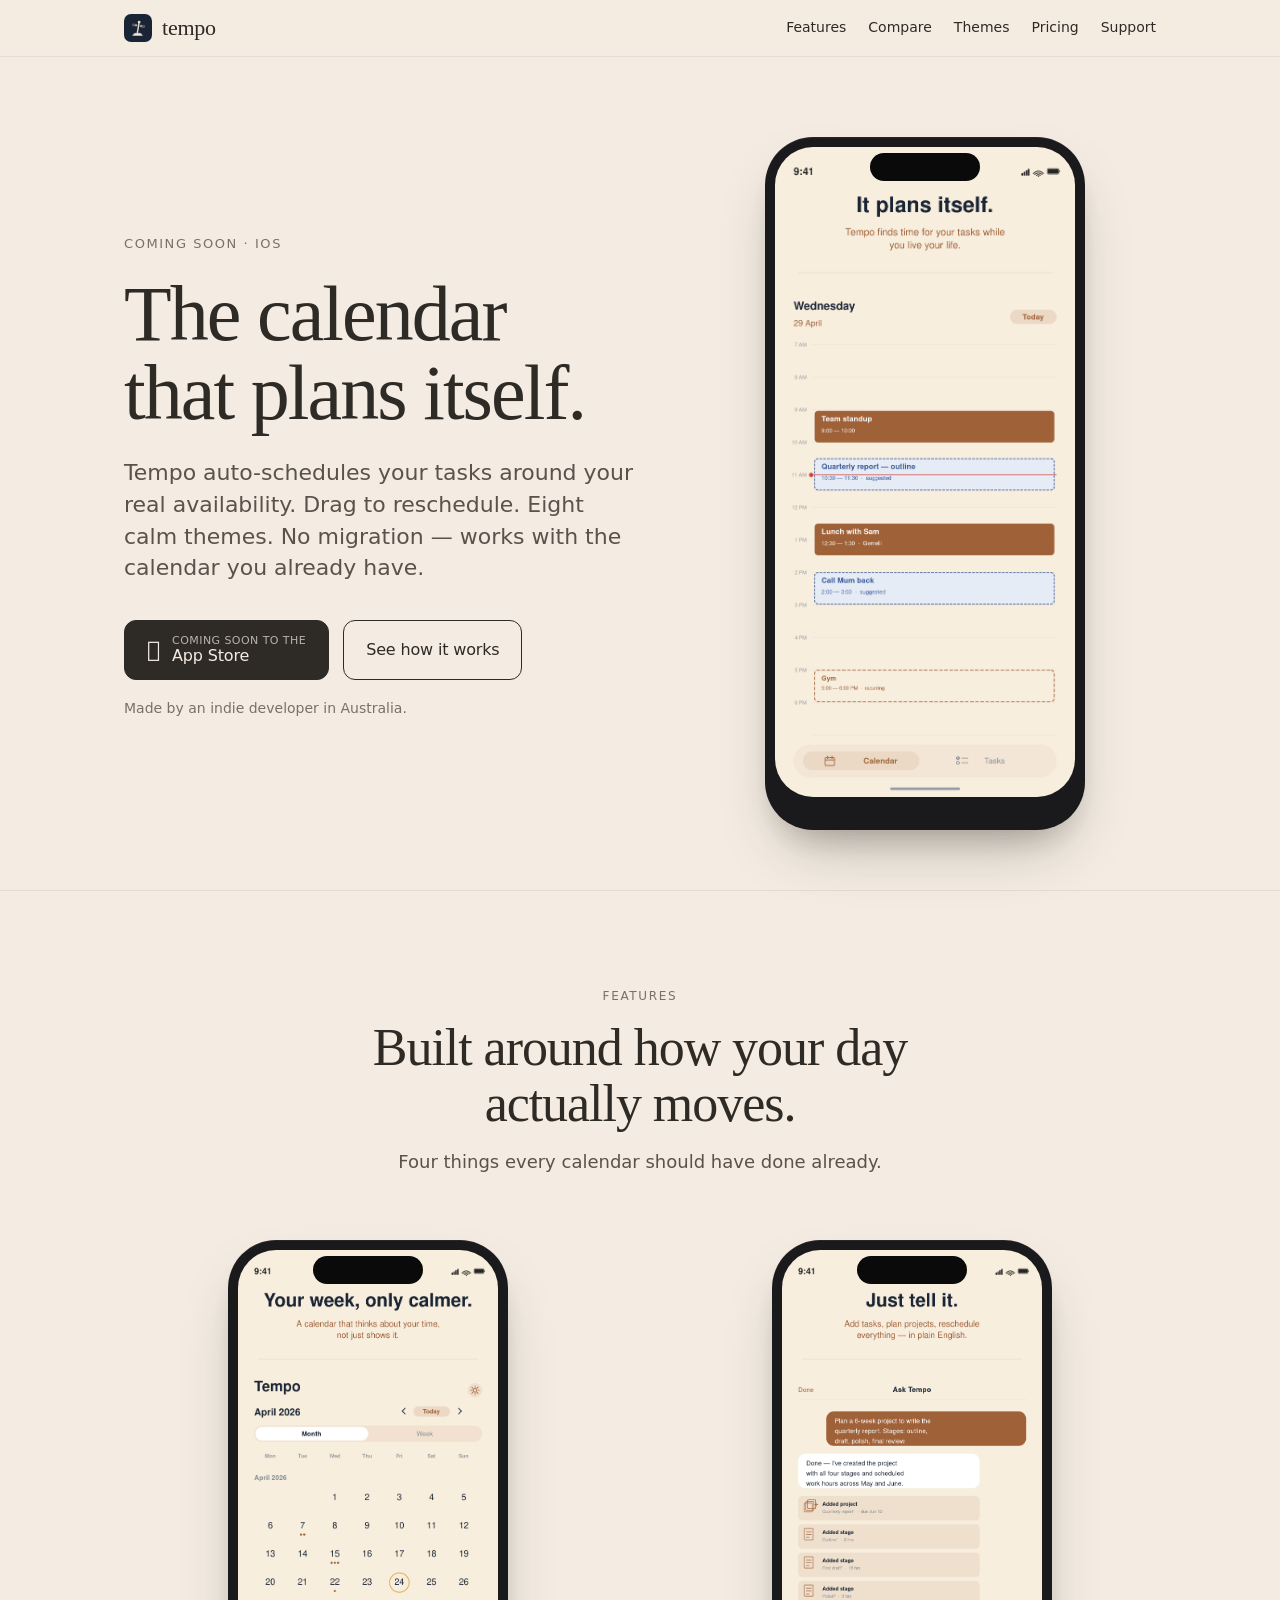
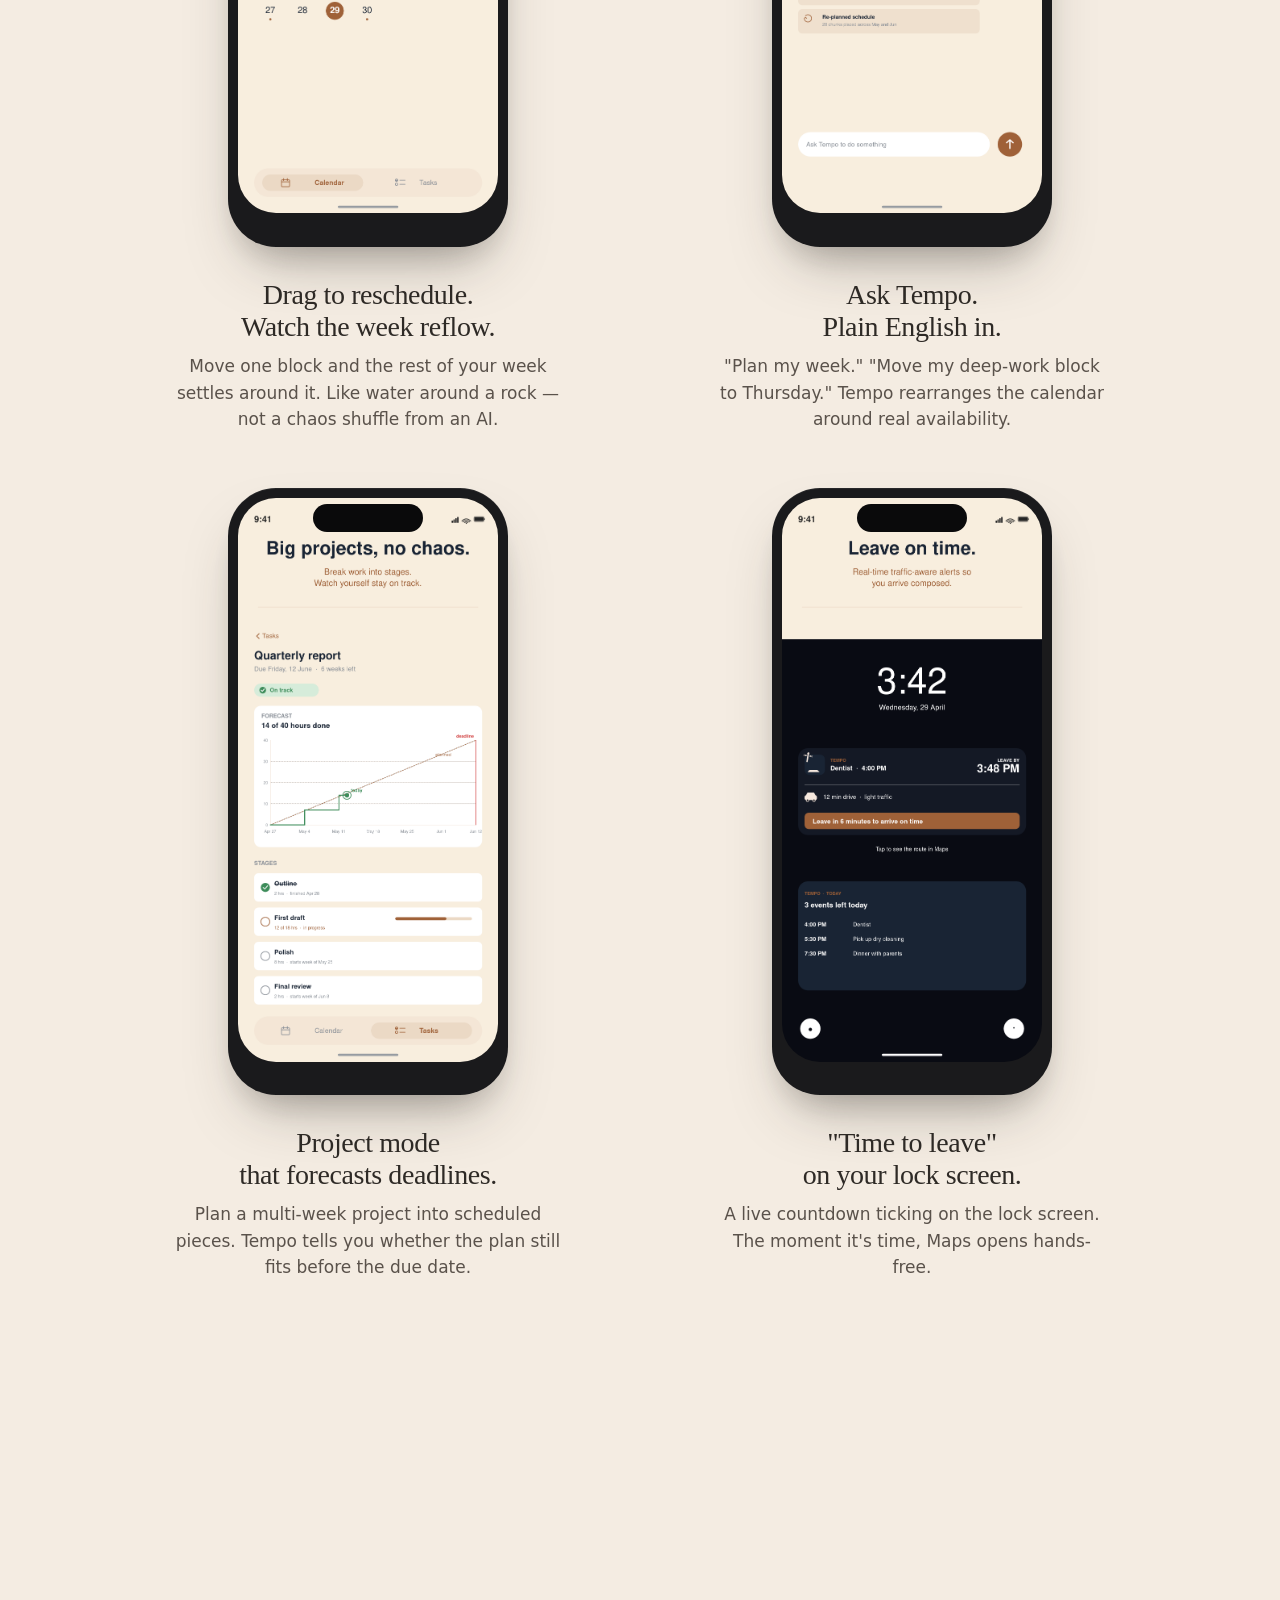
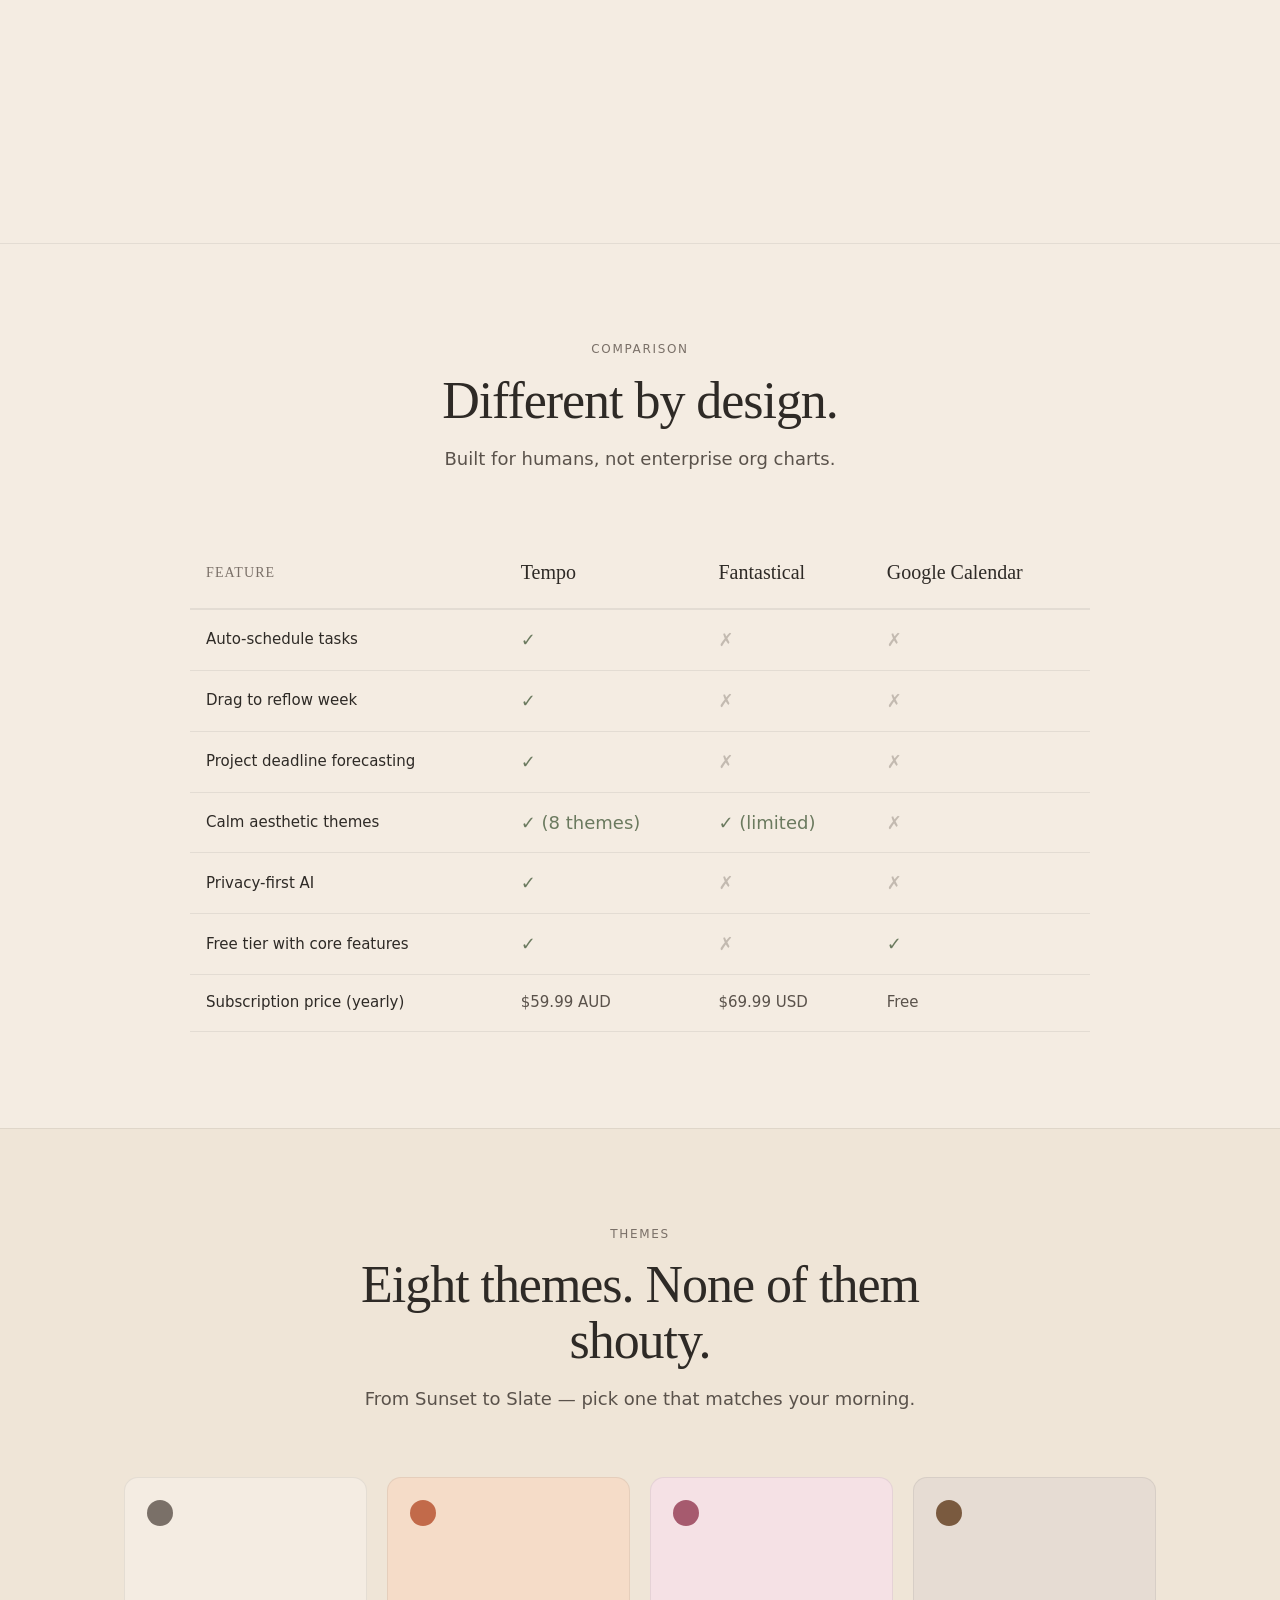
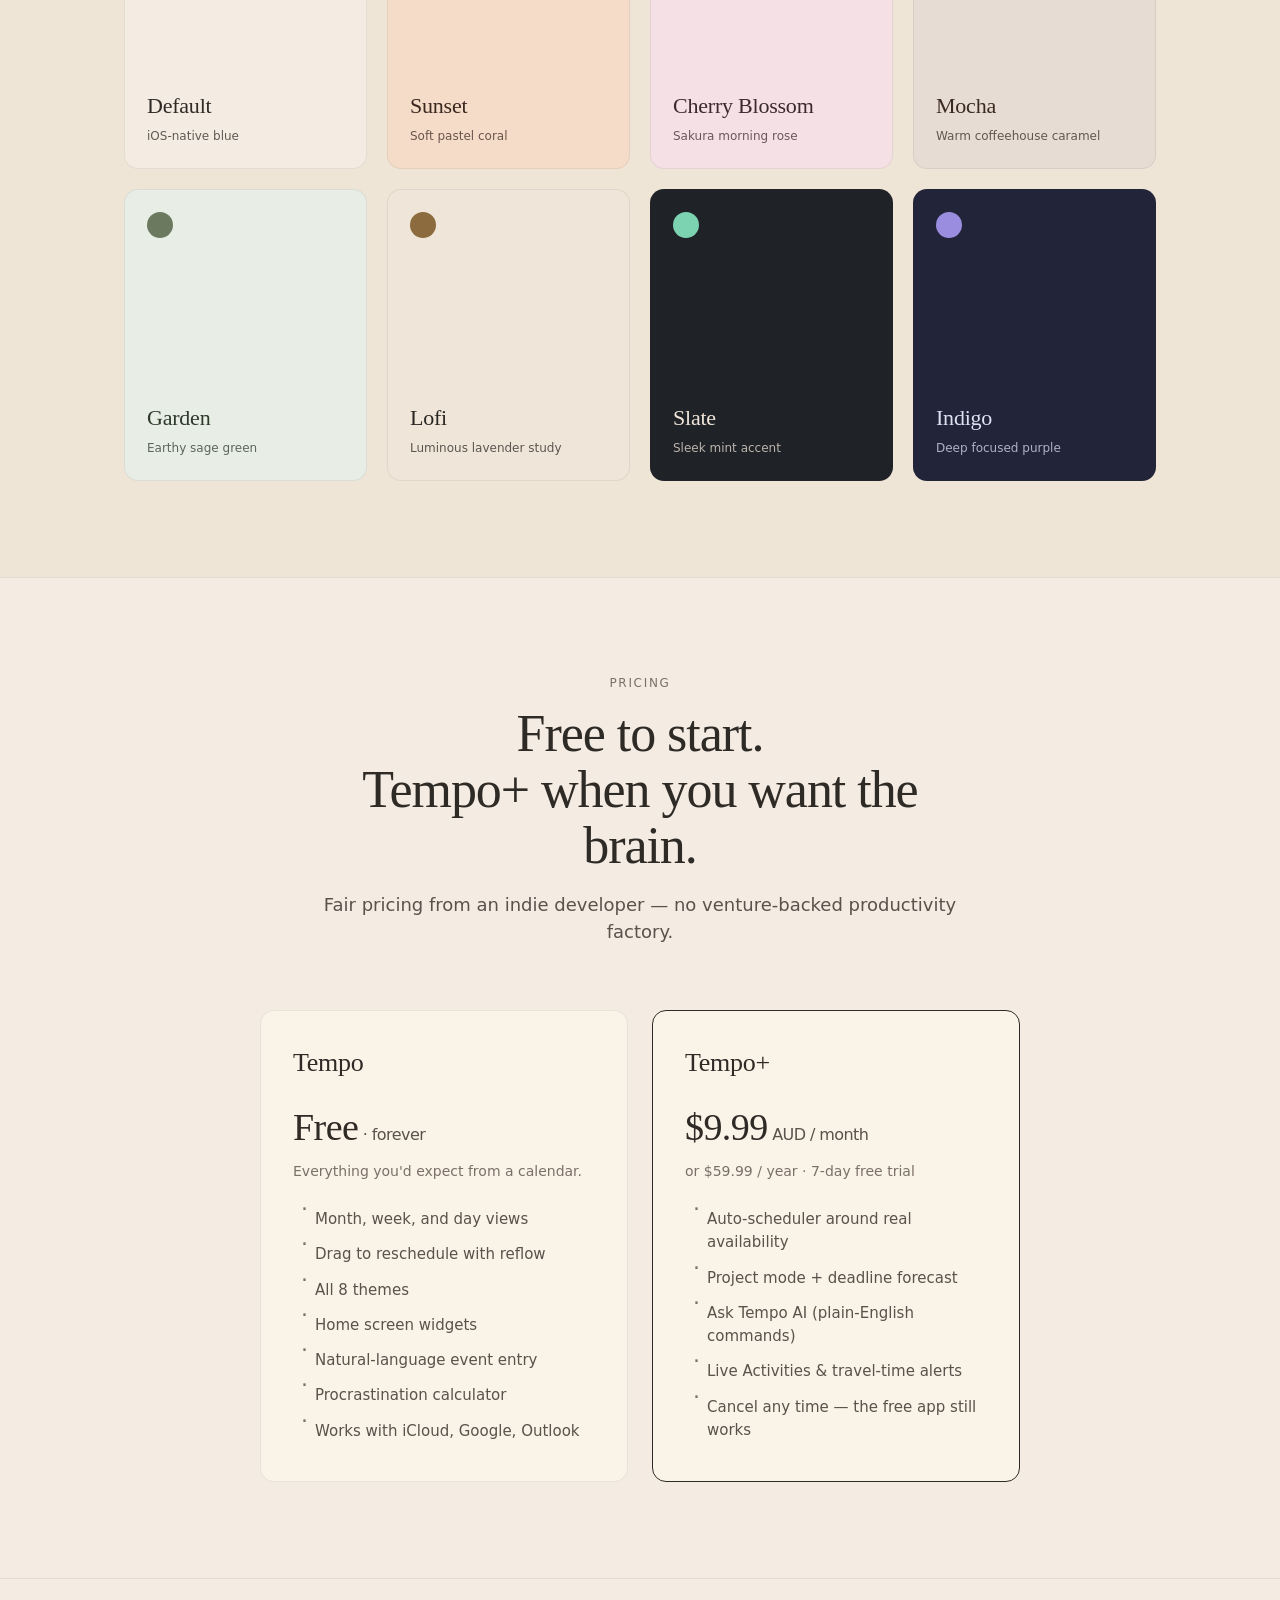
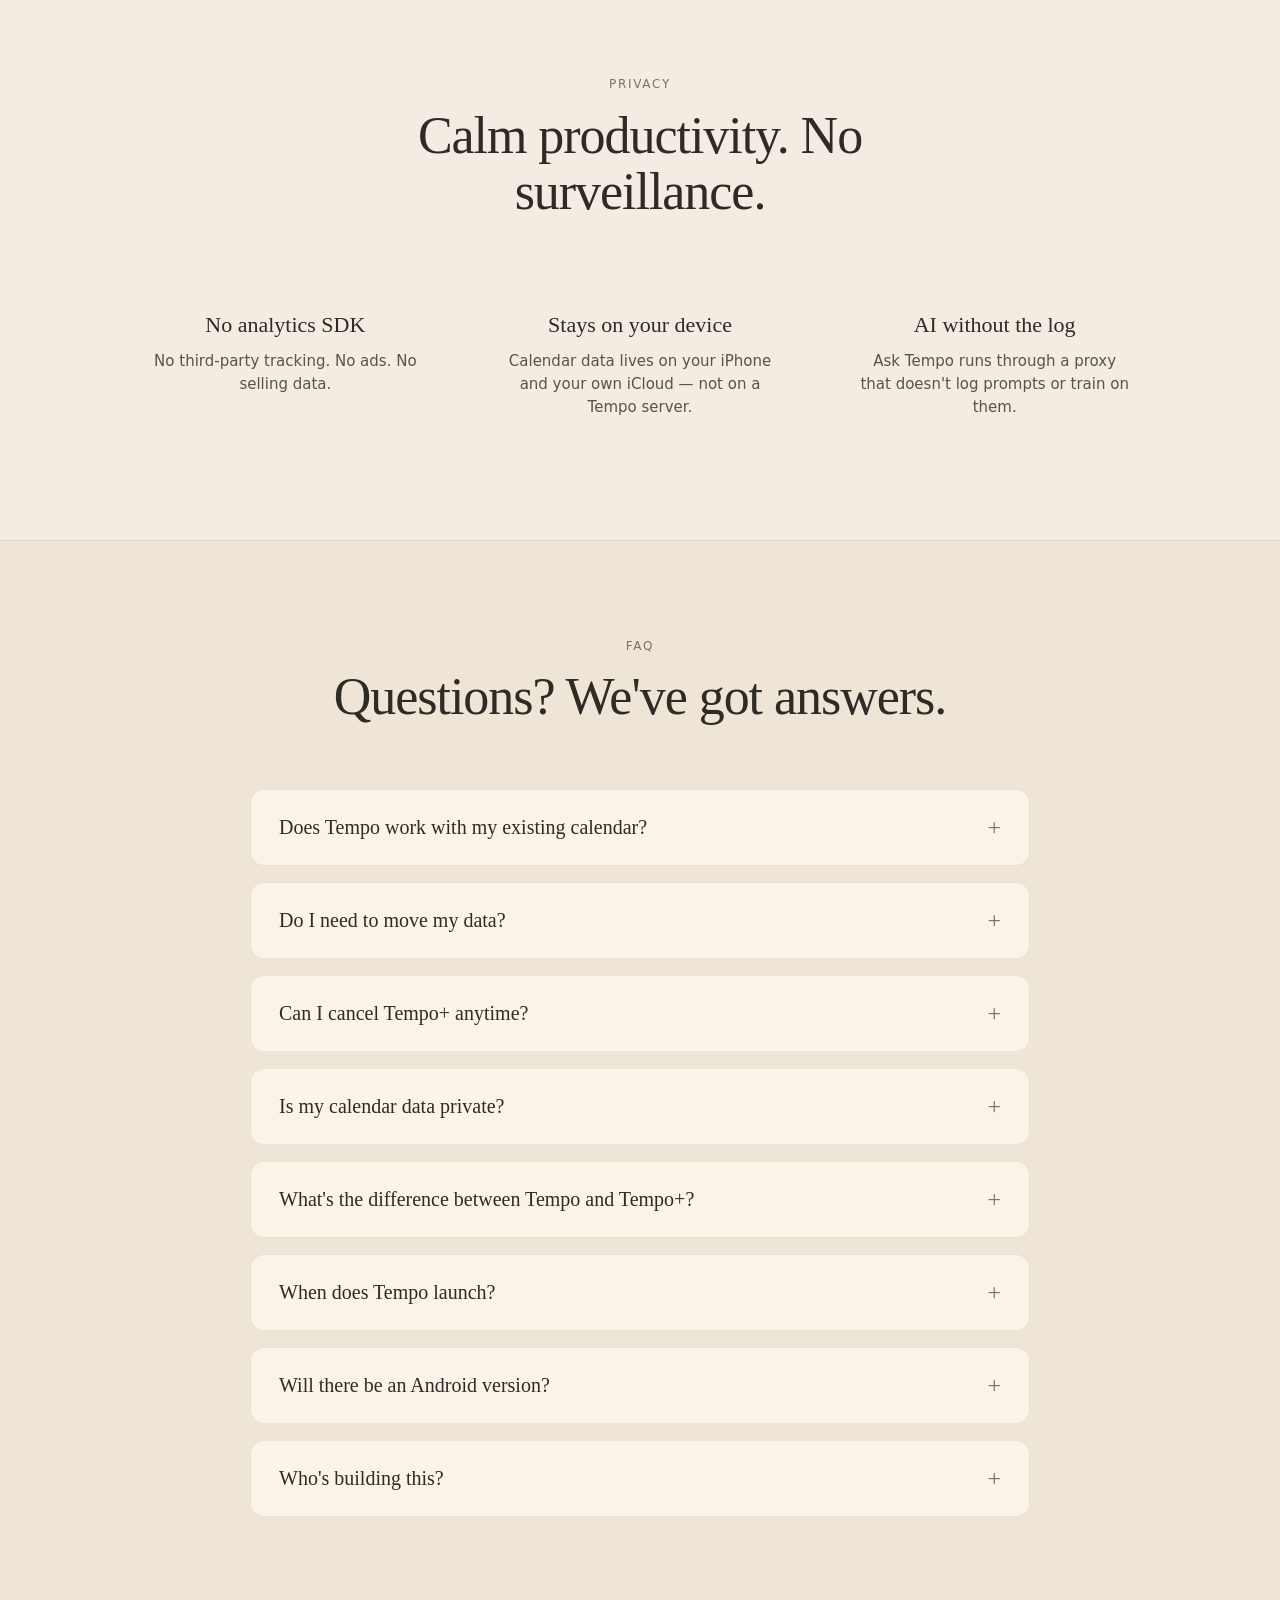
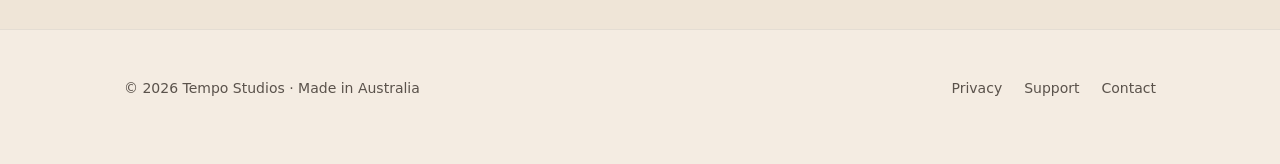
==== commit 17553adc: "Clean up website: remove fake testimonials, fix pricing/features to match reality, remove countdown " ====
--- a/index.html
+++ b/index.html
@@ -4,7 +4,7 @@
 <meta charset="utf-8">
 <meta name="viewport" content="width=device-width, initial-scale=1, viewport-fit=cover">
 <title>tempo — the calm iOS calendar that plans itself</title>
-<meta name="description" content="Tempo is a calm iOS calendar that auto-schedules your tasks around your real availability. Eight aesthetic themes. Drag to reschedule. No migration required. Launching 30 June 2026.">
+<meta name="description" content="Tempo is a calm iOS calendar that auto-schedules your tasks around your real availability. Eight aesthetic themes. Drag to reschedule. No migration required. Coming soon to iOS.">
 <meta name="theme-color" content="#F4ECE2">
 
 <!-- Open Graph -->
@@ -94,44 +94,6 @@
   margin: 0 0 24px; font-weight: 500;
 }
 
-/* ───── COUNTDOWN TIMER ───── */
-.countdown {
-  display: inline-flex;
-  gap: 16px;
-  background: var(--card);
-  border: 1px solid var(--rule);
-  border-radius: 12px;
-  padding: 16px 24px;
-  margin-bottom: 24px;
-  font-family: var(--sans);
-}
-@media (max-width: 880px) { .countdown { margin-left: auto; margin-right: auto; } }
-.countdown-unit {
-  display: flex;
-  flex-direction: column;
-  align-items: center;
-  min-width: 48px;
-}
-.countdown-value {
-  font-family: var(--serif);
-  font-size: 32px;
-  font-weight: 500;
-  line-height: 1;
-  color: var(--ink);
-}
-.countdown-label {
-  font-size: 11px;
-  text-transform: uppercase;
-  letter-spacing: 0.08em;
-  color: var(--accent);
-  margin-top: 6px;
-}
-.countdown-separator {
-  font-size: 24px;
-  color: var(--accent);
-  align-self: center;
-  opacity: 0.5;
-}
 .tagline {
   font-size: 22px; line-height: 1.45; color: var(--ink-soft);
   margin: 0 0 36px; max-width: 38ch;
@@ -569,31 +531,7 @@
 <body>
 
 <script>
-// Countdown Timer to Launch Date (June 30, 2026 8am AEST)
-function updateCountdown() {
-  const launchDate = new Date('2026-06-30T08:00:00+10:00').getTime(); // 8am AEST
-  const now = new Date().getTime();
-  const distance = launchDate - now;
-  
-  if (distance < 0) {
-    document.getElementById('countdown').innerHTML = '<div class="countdown-unit"><div class="countdown-value">🎉</div><div class="countdown-label">Launched!</div></div>';
-    return;
-  }
-  
-  const days = Math.floor(distance / (1000 * 60 * 60 * 24));
-  const hours = Math.floor((distance % (1000 * 60 * 60 * 24)) / (1000 * 60 * 60));
-  const minutes = Math.floor((distance % (1000 * 60 * 60)) / (1000 * 60));
-  
-  document.getElementById('days').textContent = days.toString().padStart(2, '0');
-  document.getElementById('hours').textContent = hours.toString().padStart(2, '0');
-  document.getElementById('minutes').textContent = minutes.toString().padStart(2, '0');
-}
-
-// Update countdown immediately and every minute
-updateCountdown();
-setInterval(updateCountdown, 60000);
-
-// Theme hover interaction - dynamically change page colors
+// Theme hover interaction
 document.addEventListener('DOMContentLoaded', function() {
   const swatches = document.querySelectorAll('.swatch');
   const root = document.documentElement;
@@ -761,26 +699,8 @@
 <header class="hero">
   <div class="wrap hero-grid">
     <div>
-      <div class="eyebrow">Launching 30 June 2026 · iOS</div>
+      <div class="eyebrow">Coming soon · iOS</div>
       <h1>The calendar<br>that plans itself.</h1>
-      
-      <!-- Countdown Timer -->
-      <div class="countdown" id="countdown">
-        <div class="countdown-unit">
-          <div class="countdown-value" id="days">--</div>
-          <div class="countdown-label">Days</div>
-        </div>
-        <div class="countdown-separator">:</div>
-        <div class="countdown-unit">
-          <div class="countdown-value" id="hours">--</div>
-          <div class="countdown-label">Hours</div>
-        </div>
-        <div class="countdown-separator">:</div>
-        <div class="countdown-unit">
-          <div class="countdown-value" id="minutes">--</div>
-          <div class="countdown-label">Mins</div>
-        </div>
-      </div>
       
       <p class="tagline">Tempo auto-schedules your tasks around your real availability. Drag to reschedule. Eight calm themes. No migration — works with the calendar you already have.</p>
       <div class="cta-row">
@@ -793,7 +713,7 @@
         </a>
         <a class="btn btn-secondary" href="#features">See how it works</a>
       </div>
-      <p class="launch-note">Made by an indie developer in Australia. 7-day free trial on Tempo+ at launch.</p>
+      <p class="launch-note">Made by an indie developer in Australia.</p>
     </div>
     <div>
       <div class="phone">
@@ -964,65 +884,6 @@
   </div>
 </section>
 
-<section class="social-proof fade-in">
-  <div class="wrap">
-    <div class="section-head">
-      <div class="section-eyebrow">What People are Saying</div>
-      <h2>Built with feedback from 200+ beta testers</h2>
-    </div>
-    
-    <div class="testimonials">
-      <div class="testimonial">
-        <p class="testimonial-quote">"Finally, a calendar that doesn't stress me out. The drag-to-reschedule is so smooth."</p>
-        <div class="testimonial-author">
-          <div class="testimonial-avatar">S</div>
-          <div class="testimonial-info">
-            <p class="testimonial-name">Sarah Chen</p>
-            <p class="testimonial-role">Product Designer</p>
-          </div>
-        </div>
-      </div>
-      
-      <div class="testimonial">
-        <p class="testimonial-quote">"The themes are gorgeous. I actually enjoy opening my calendar now."</p>
-        <div class="testimonial-author">
-          <div class="testimonial-avatar">M</div>
-          <div class="testimonial-info">
-            <p class="testimonial-name">Marcus Rivera</p>
-            <p class="testimonial-role">Teacher</p>
-          </div>
-        </div>
-      </div>
-      
-      <div class="testimonial">
-        <p class="testimonial-quote">"Ask Tempo saves me 15 minutes every Sunday. Just tell it what needs doing."</p>
-        <div class="testimonial-author">
-          <div class="testimonial-avatar">L</div>
-          <div class="testimonial-info">
-            <p class="testimonial-name">Lena Kowalski</p>
-            <p class="testimonial-role">Freelance Writer</p>
-          </div>
-        </div>
-      </div>
-    </div>
-    
-    <div class="trust-badges">
-      <div class="trust-badge">
-        <div class="trust-badge-value">200+</div>
-        <div class="trust-badge-label">Beta Testers</div>
-      </div>
-      <div class="trust-badge">
-        <div class="trust-badge-value">4.8★</div>
-        <div class="trust-badge-label">TestFlight Rating</div>
-      </div>
-      <div class="trust-badge">
-        <div class="trust-badge-value">100%</div>
-        <div class="trust-badge-label">Privacy Focused</div>
-      </div>
-    </div>
-  </div>
-</section>
-
 <section id="pricing" class="fade-in">
   <div class="wrap">
     <div class="section-head">
@@ -1037,11 +898,12 @@
         <div class="price">Free<small> · forever</small></div>
         <p class="price-sub">Everything you'd expect from a calendar.</p>
         <ul class="price-list">
-          <li>Month, week, day, year views</li>
+          <li>Month, week, and day views</li>
           <li>Drag to reschedule with reflow</li>
           <li>All 8 themes</li>
-          <li>Widgets &amp; Live Activities</li>
+          <li>Home screen widgets</li>
           <li>Natural-language event entry</li>
+          <li>Procrastination calculator</li>
           <li>Works with iCloud, Google, Outlook</li>
         </ul>
       </div>
@@ -1051,9 +913,9 @@
         <p class="price-sub">or $59.99 / year · 7-day free trial</p>
         <ul class="price-list">
           <li>Auto-scheduler around real availability</li>
-          <li>Procrastination calculator</li>
           <li>Project mode + deadline forecast</li>
           <li>Ask Tempo AI (plain-English commands)</li>
+          <li>Live Activities &amp; travel-time alerts</li>
           <li>Cancel any time — the free app still works</li>
         </ul>
       </div>
@@ -1149,7 +1011,7 @@
           <span class="faq-icon">+</span>
         </button>
         <div class="faq-answer">
-          Tempo launches on the App Store on June 30, 2026. Everyone gets a 7-day free trial of Tempo+ at launch.
+          Tempo is coming soon to the App Store. Sign up for updates or follow along — everyone gets a 7-day free trial of Tempo+ when it launches.
         </div>
       </div>
       
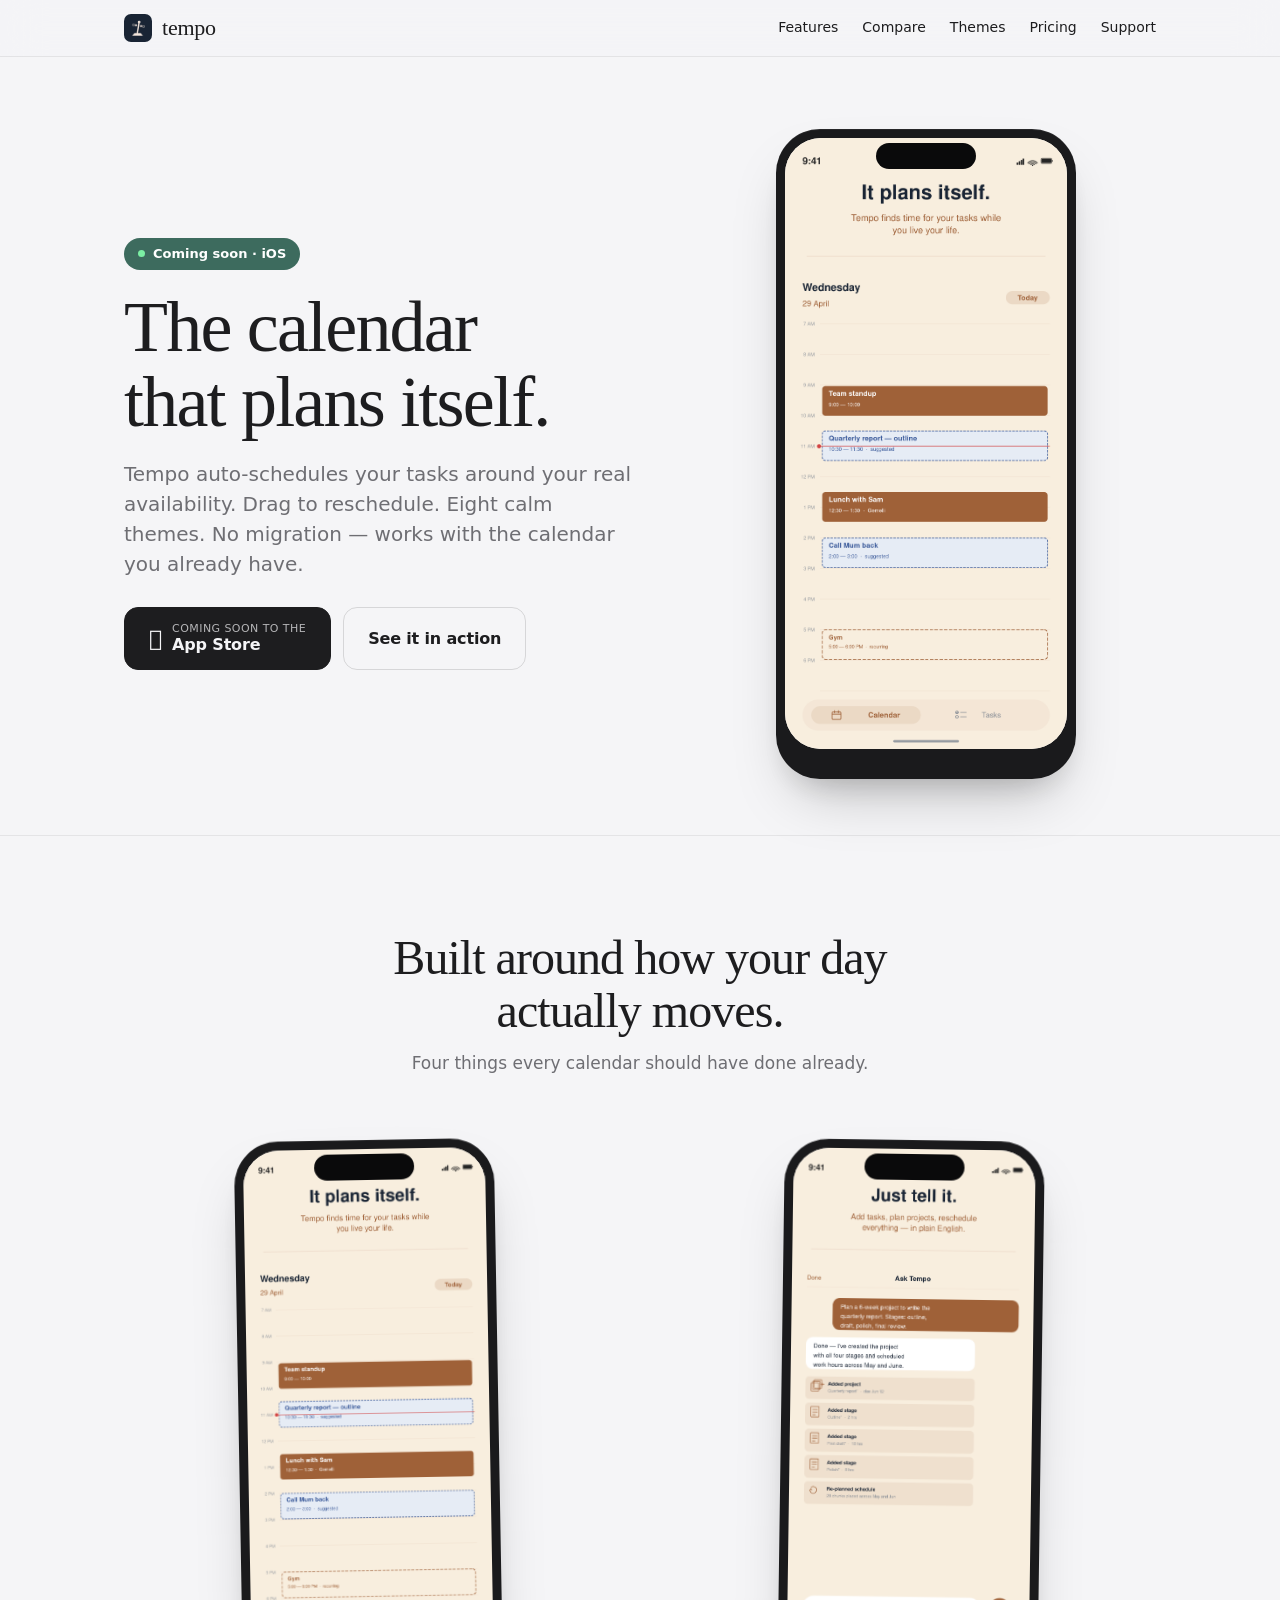
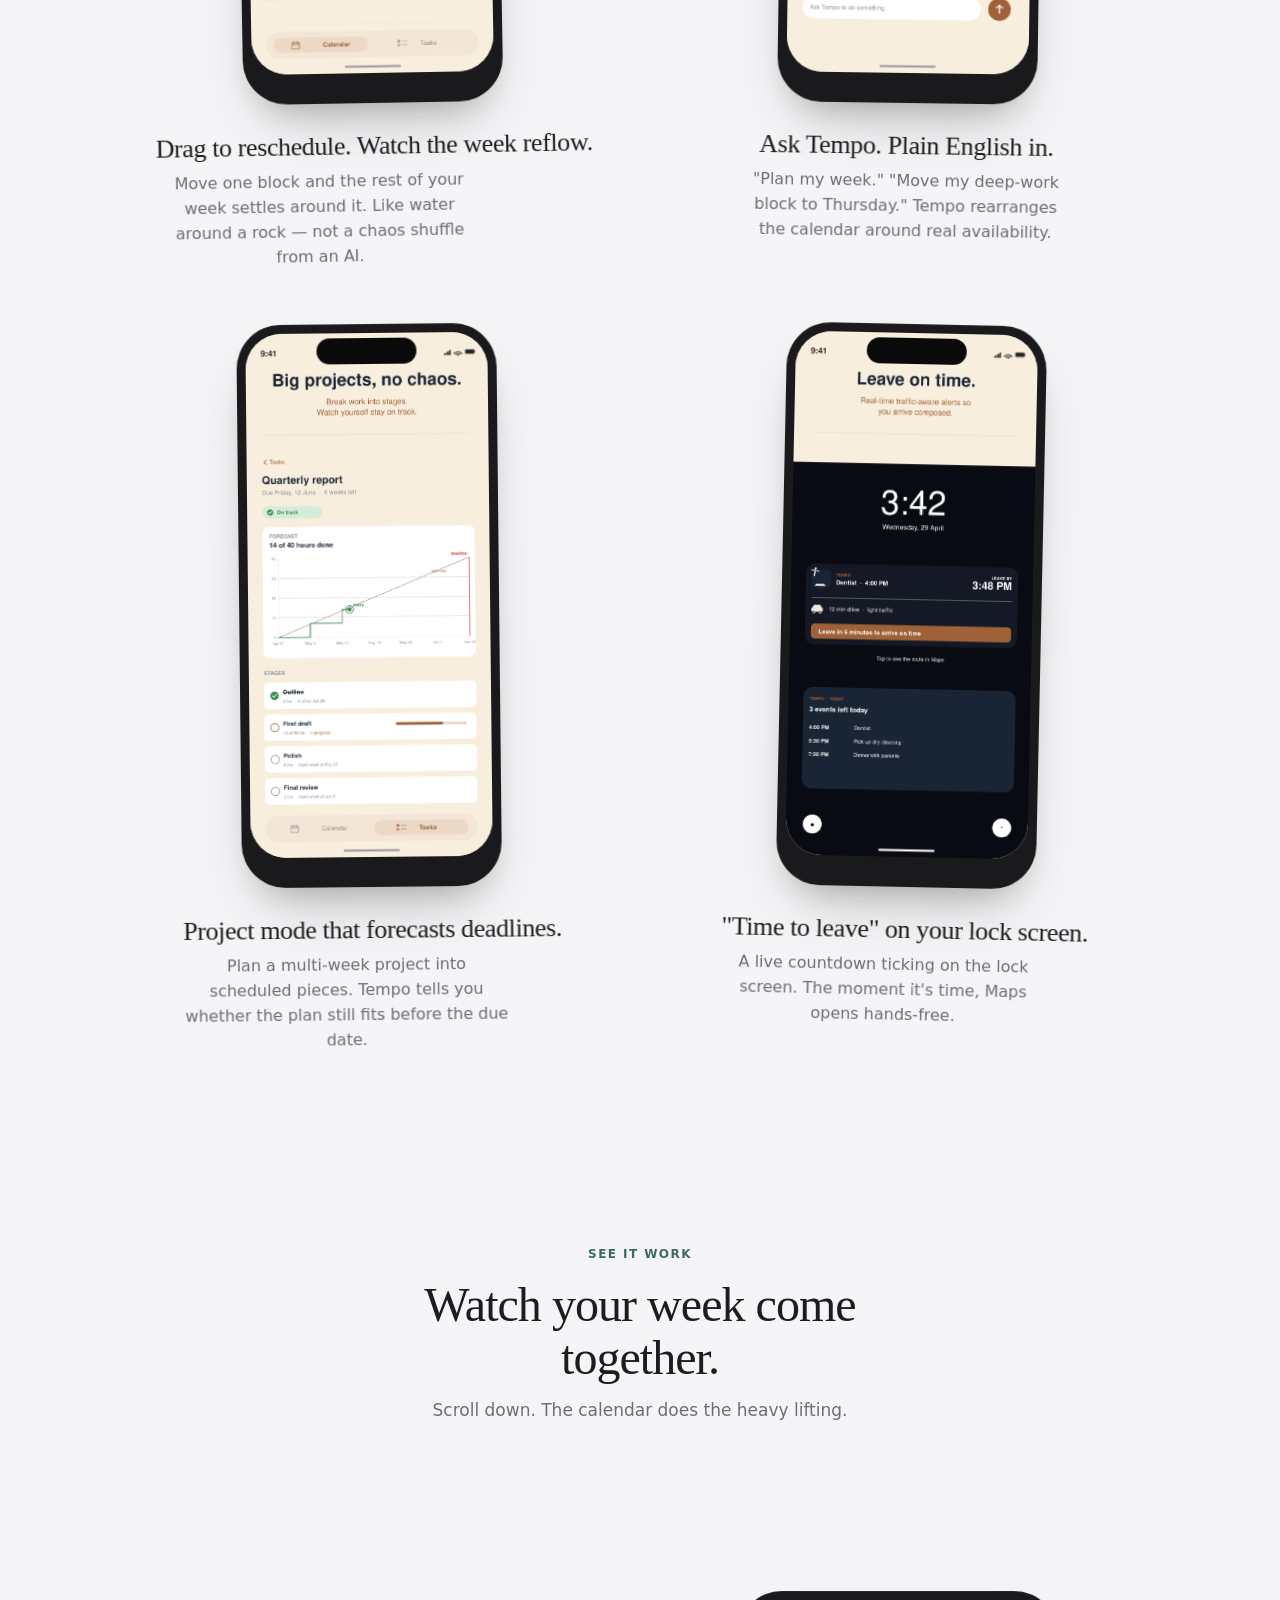
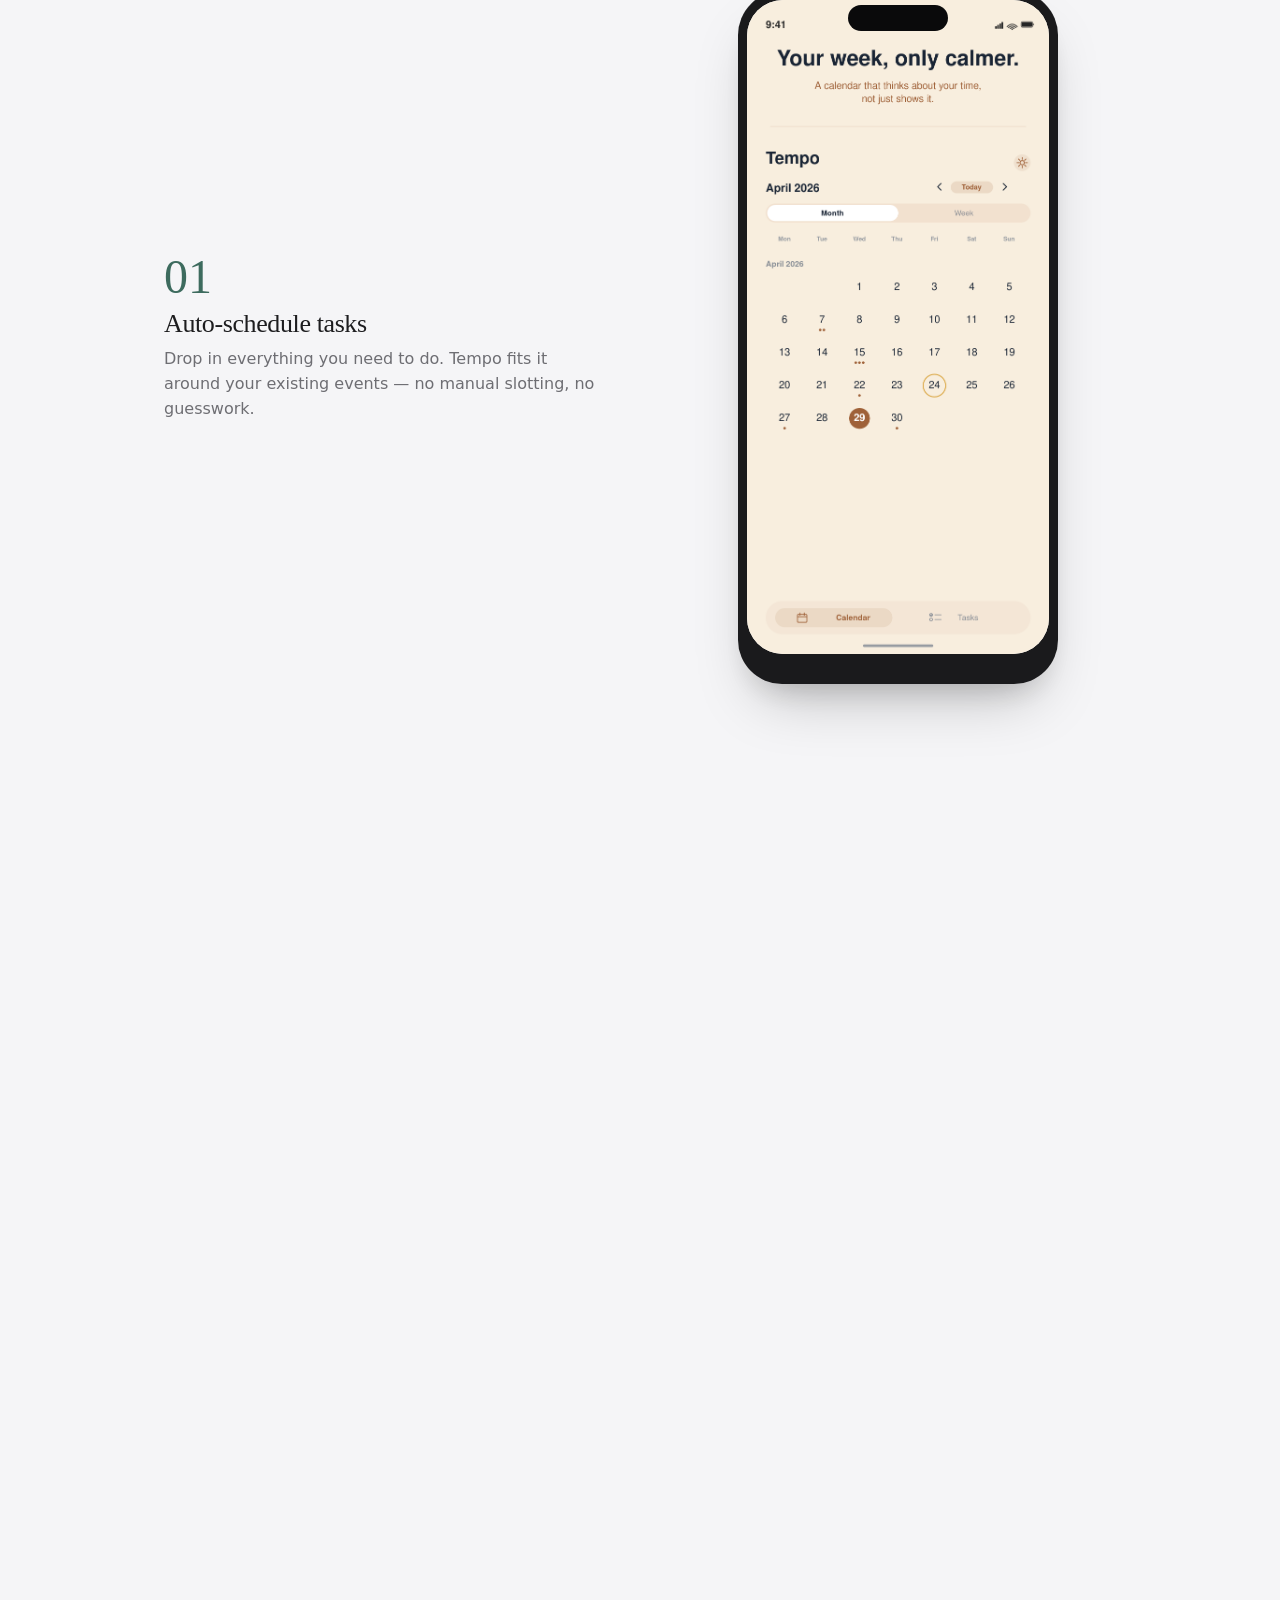
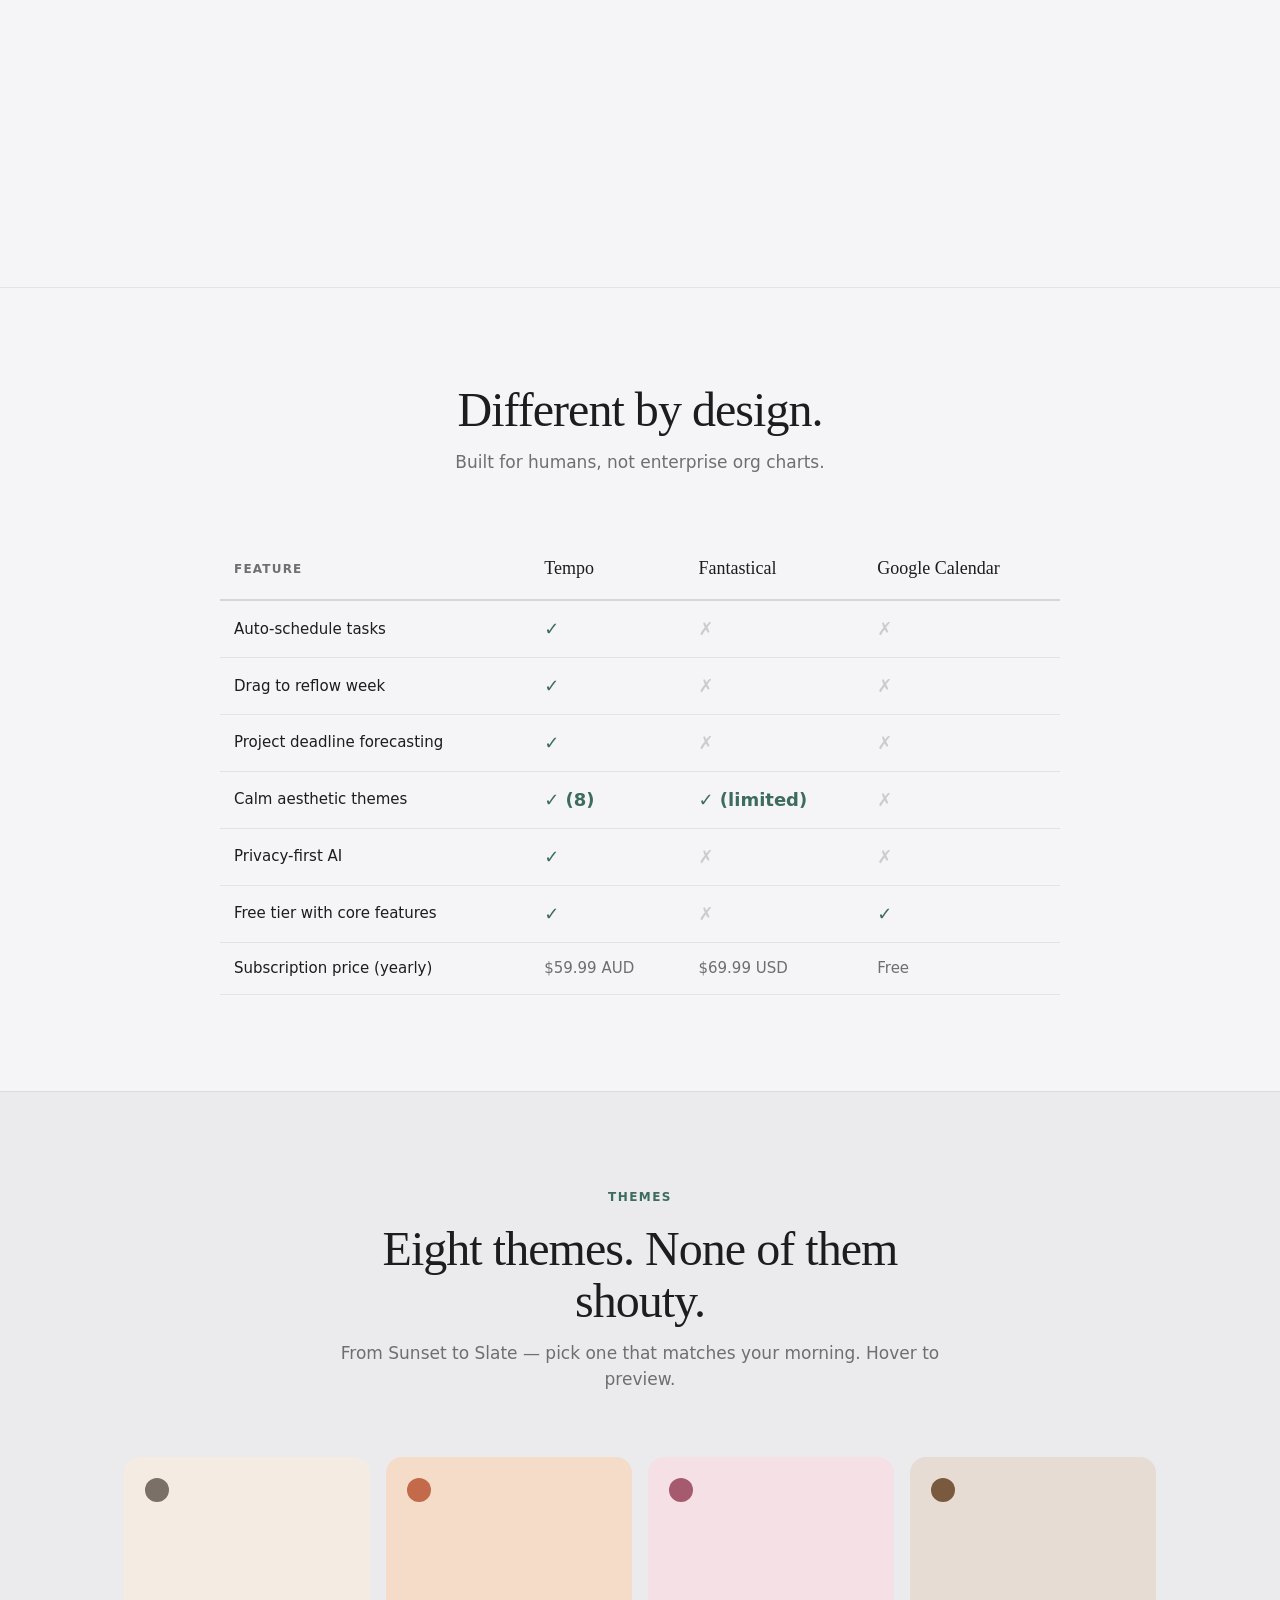
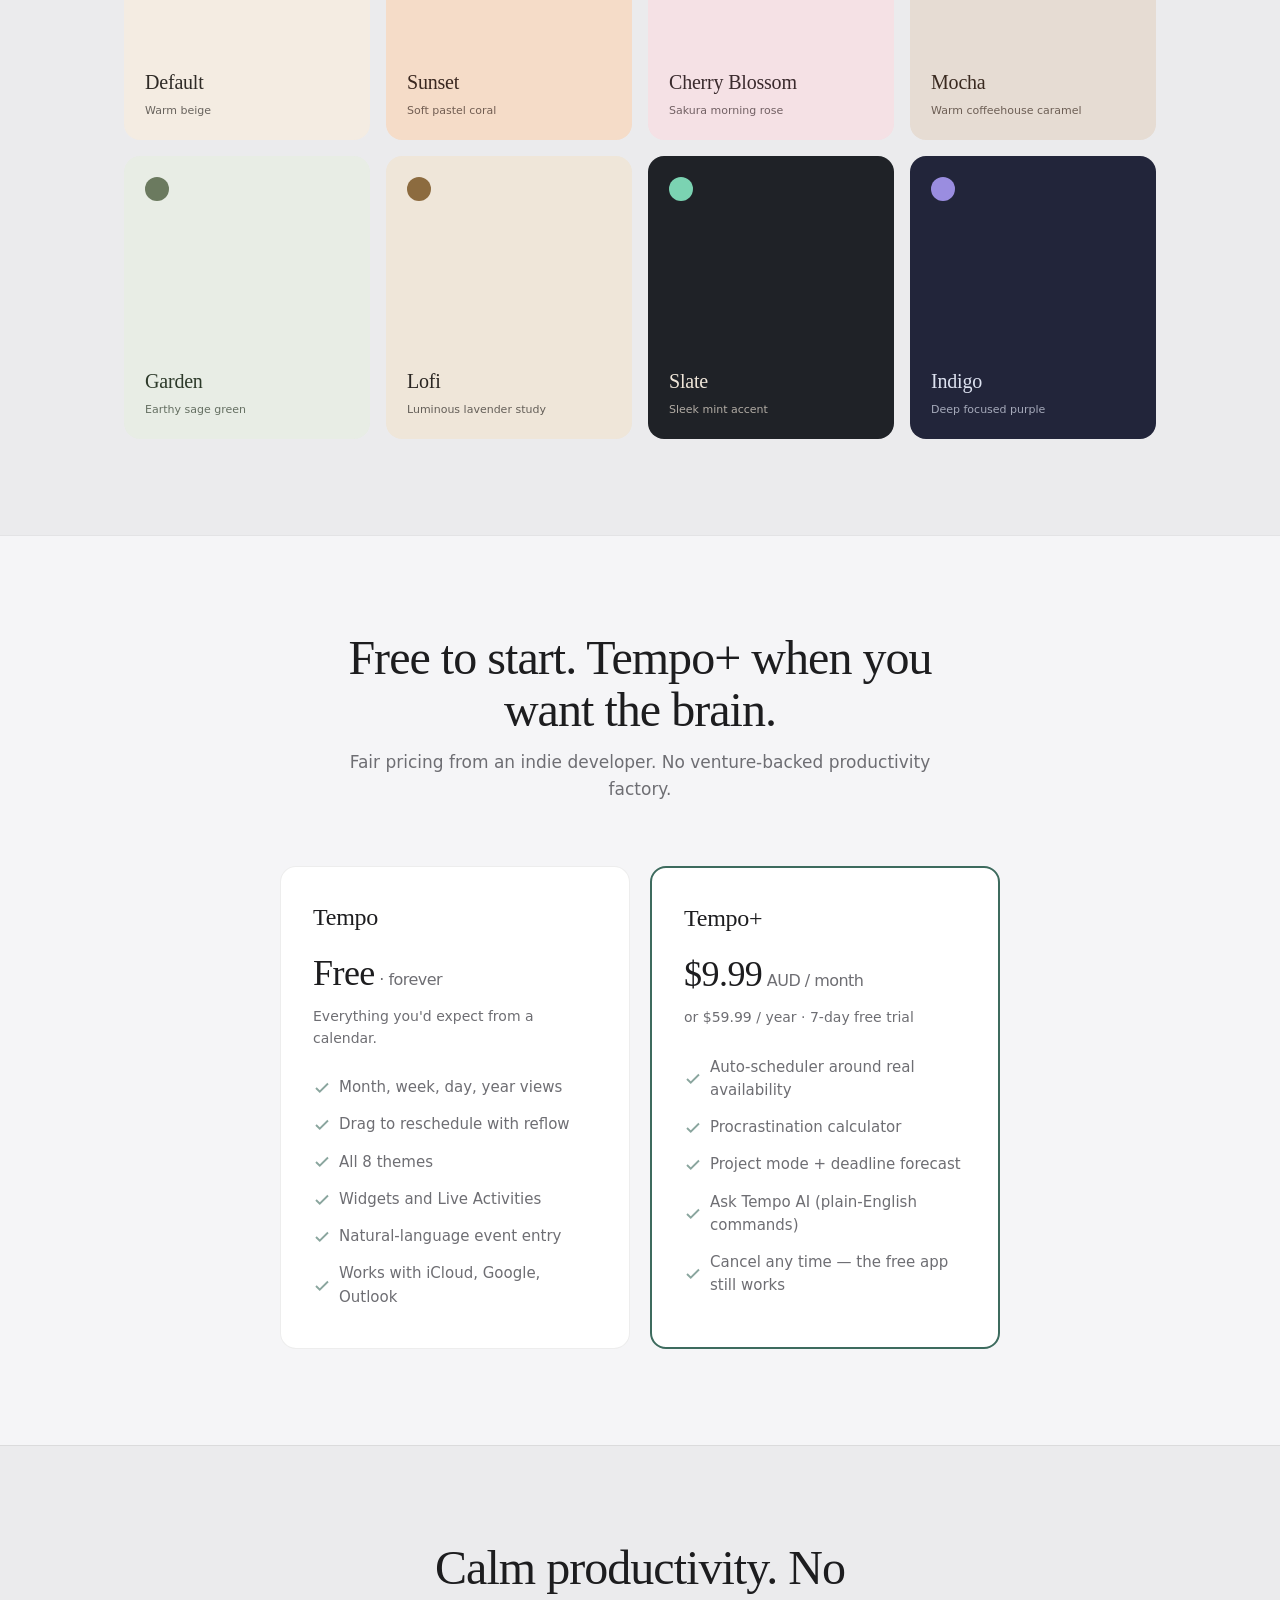
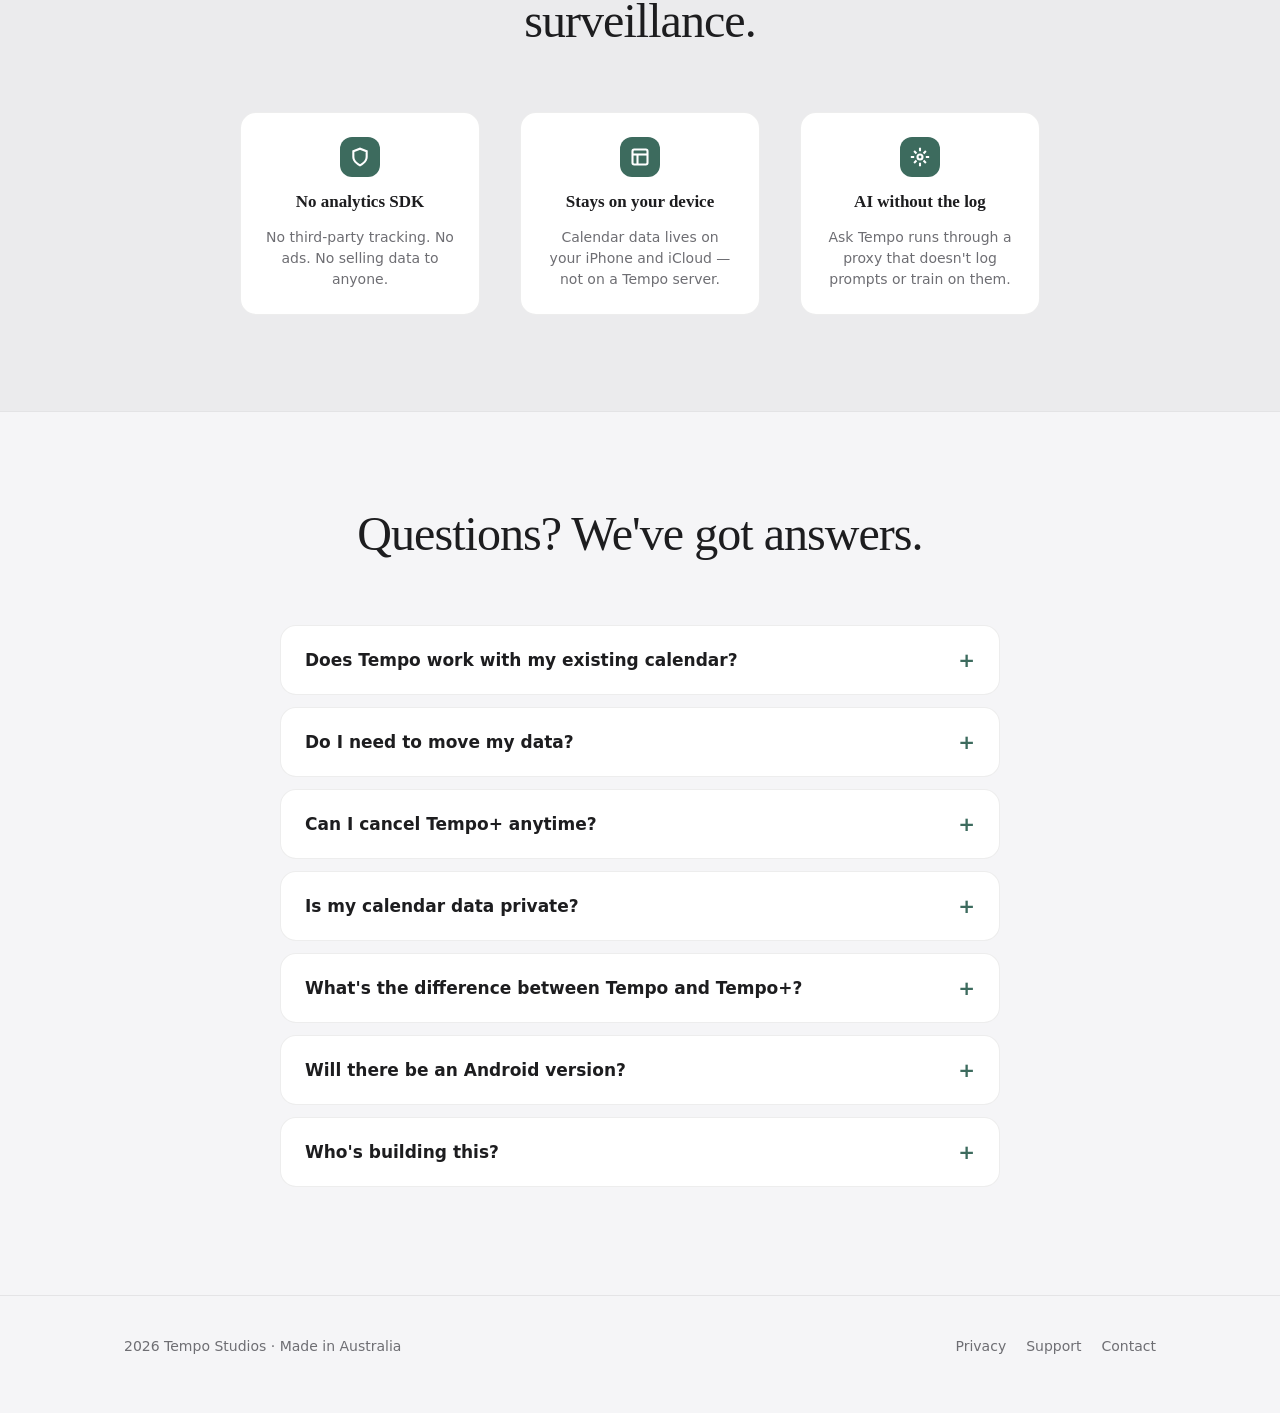
==== commit cc2df964: "Merge v2 design (Apple palette, dark mode, scroll demo) with honest copy - no fake testimonials" ====
--- a/index.html
+++ b/index.html
@@ -3,38 +3,56 @@
 <head>
 <meta charset="utf-8">
 <meta name="viewport" content="width=device-width, initial-scale=1, viewport-fit=cover">
-<title>tempo — the calm iOS calendar that plans itself</title>
-<meta name="description" content="Tempo is a calm iOS calendar that auto-schedules your tasks around your real availability. Eight aesthetic themes. Drag to reschedule. No migration required. Coming soon to iOS.">
-<meta name="theme-color" content="#F4ECE2">
-
-<!-- Open Graph -->
-<meta property="og:title" content="tempo — the calm iOS calendar that plans itself">
-<meta property="og:description" content="Auto-schedules your tasks around your real availability. Eight aesthetic themes. Drag to reschedule. No migration required.">
+<title>tempo — the calm calendar that plans itself</title>
+<meta name="description" content="Tempo is a calm iOS calendar that auto-schedules your tasks around your real availability. Eight beautiful themes. Drag to reschedule. No migration required. Coming soon to iOS.">
+<meta name="theme-color" content="#F5F5F7">
+
+<meta property="og:title" content="tempo — the calm calendar that plans itself">
+<meta property="og:description" content="Auto-schedules your tasks around your real availability. Eight themes. Drag to reschedule. No migration required.">
 <meta property="og:type" content="website">
-<meta property="og:url" content="https://yahmez3.github.io/tempo/">
-<meta property="og:image" content="https://yahmez3.github.io/tempo/assets/screenshots/frame_6_themes.png">
-
-<!-- Apple touch icon -->
+<meta property="og:url" content="https://tempocalendar.app/">
+<meta property="og:image" content="https://tempocalendar.app/assets/screenshots/frame_6_themes.png">
+
 <link rel="apple-touch-icon" href="assets/app-icon.png">
 <link rel="icon" href="assets/app-icon.png" type="image/png">
 
 <style>
+/* ═══════════ DESIGN TOKENS ═══════════ */
 :root {
-  --bg: #F4ECE2;
-  --bg-alt: #EFE5D7;
-  --ink: #2E2A26;
-  --ink-soft: #5A524B;
-  --accent: #7A7068;
-  --rule: rgba(46, 42, 38, 0.08);
-  --card: #FAF3E8;
-  --radius: 14px;
+  --bg: #F5F5F7;
+  --bg-alt: #EBEBED;
+  --ink: #1D1D1F;
+  --ink-soft: #6E6E73;
+  --accent: #3D6B5E;
+  --accent-soft: #5B8A7E;
+  --card: #FFFFFF;
+  --rule: rgba(29,29,31,0.08);
+  --rule-strong: rgba(29,29,31,0.14);
+  --radius: 16px;
   --max: 1080px;
   --serif: 'New York', 'Times New Roman', Georgia, serif;
   --sans: -apple-system, BlinkMacSystemFont, 'SF Pro Display', system-ui, sans-serif;
 }
 
-* { box-sizing: border-box; }
+/* Dark mode */
+@media (prefers-color-scheme: dark) {
+  :root {
+    --bg: #1C1C1E;
+    --bg-alt: #2C2C2E;
+    --ink: #F5F5F7;
+    --ink-soft: #98989D;
+    --accent: #5B9A8A;
+    --accent-soft: #7BB5A5;
+    --card: #2C2C2E;
+    --rule: rgba(245,245,247,0.1);
+    --rule-strong: rgba(245,245,247,0.16);
+  }
+}
+
+/* ═══════════ RESET ═══════════ */
+*, *::before, *::after { box-sizing: border-box; }
 html, body { margin: 0; padding: 0; }
+html { scroll-behavior: smooth; }
 body {
   background: var(--bg);
   color: var(--ink);
@@ -45,21 +63,49 @@
   -moz-osx-font-smoothing: grayscale;
   text-rendering: optimizeLegibility;
 }
-
 img { max-width: 100%; height: auto; display: block; }
-
-a { color: var(--ink); text-decoration: none; }
+a { color: var(--ink); text-decoration: none; transition: color .2s; }
 a:hover { color: var(--accent); }
 
 .wrap { max-width: var(--max); margin: 0 auto; padding: 0 24px; }
 
-/* ───── NAV ───── */
+/* ═══════════ TYPOGRAPHY ═══════════ */
+h1 {
+  font-family: var(--serif);
+  font-size: clamp(42px, 6.5vw, 72px);
+  line-height: 1.04; letter-spacing: -0.025em;
+  margin: 0 0 20px; font-weight: 500;
+}
+h2 {
+  font-family: var(--serif);
+  font-size: clamp(32px, 4.5vw, 48px);
+  line-height: 1.1; letter-spacing: -0.02em;
+  margin: 0 0 14px; font-weight: 500;
+}
+h3 {
+  font-family: var(--serif);
+  font-size: 26px; line-height: 1.15; letter-spacing: -0.015em;
+  margin: 0 0 8px; font-weight: 500;
+}
+.eyebrow {
+  font-size: 12px; letter-spacing: 0.12em; text-transform: uppercase;
+  color: var(--accent); font-weight: 600; margin-bottom: 16px;
+}
+.tagline {
+  font-size: 20px; line-height: 1.5; color: var(--ink-soft);
+  margin: 0; max-width: 40ch;
+}
+
+/* ═══════════ NAV ═══════════ */
 nav {
-  position: sticky; top: 0; z-index: 10;
-  background: rgba(244, 236, 226, 0.85);
+  position: sticky; top: 0; z-index: 100;
+  background: rgba(245,245,247,0.82);
   backdrop-filter: saturate(180%) blur(20px);
   -webkit-backdrop-filter: saturate(180%) blur(20px);
   border-bottom: 1px solid var(--rule);
+}
+@media (prefers-color-scheme: dark) {
+  nav { background: rgba(28,28,30,0.82); }
 }
 nav .wrap { display: flex; align-items: center; justify-content: space-between; height: 56px; }
 .brand {
@@ -67,159 +113,260 @@
   font-family: var(--serif); font-size: 22px; letter-spacing: -0.01em; font-weight: 500;
 }
 .brand img { width: 28px; height: 28px; border-radius: 7px; }
-.nav-links { display: flex; gap: 22px; font-size: 14px; color: var(--ink-soft); }
-.nav-links a { transition: color .2s; }
-@media (max-width: 600px) { .nav-links { display: none; } }
-
-/* ───── HERO ───── */
-.hero { padding: 80px 0 60px; }
+.nav-links { display: flex; gap: 24px; font-size: 14px; color: var(--ink-soft); font-weight: 500; }
+.nav-cta {
+  background: var(--accent); color: #fff !important;
+  padding: 8px 16px; border-radius: 20px; font-weight: 600;
+  transition: background .2s, transform .15s;
+}
+.nav-cta:hover { background: var(--accent-soft); color: #fff !important; transform: translateY(-1px); }
+@media (max-width: 680px) { .nav-links { display: none; } }
+
+/* ═══════════ HERO ═══════════ */
+.hero { padding: 72px 0 56px; }
 .hero-grid {
   display: grid;
   grid-template-columns: 1.1fr 1fr;
-  gap: 60px;
+  gap: 64px;
   align-items: center;
 }
 @media (max-width: 880px) {
-  .hero { padding: 56px 0 40px; }
-  .hero-grid { grid-template-columns: 1fr; gap: 48px; text-align: center; }
-}
-.eyebrow {
-  font-size: 13px; letter-spacing: 0.12em; text-transform: uppercase;
-  color: var(--accent); font-weight: 500; margin-bottom: 20px;
-}
-h1 {
-  font-family: var(--serif);
-  font-size: clamp(44px, 7vw, 78px);
-  line-height: 1.02; letter-spacing: -0.025em;
-  margin: 0 0 24px; font-weight: 500;
-}
-
-.tagline {
-  font-size: 22px; line-height: 1.45; color: var(--ink-soft);
-  margin: 0 0 36px; max-width: 38ch;
-}
-@media (max-width: 880px) { .tagline { margin-left: auto; margin-right: auto; } }
-
-/* App Store style CTAs */
-.cta-row { display: flex; gap: 14px; flex-wrap: wrap; }
-@media (max-width: 880px) { .cta-row { justify-content: center; } }
+  .hero { padding: 48px 0 40px; }
+  .hero-grid { grid-template-columns: 1fr; gap: 40px; text-align: center; }
+  .hero .cta-row { justify-content: center; }
+  .tagline { margin: 0 auto; }
+}
+.hero-badge {
+  display: inline-flex; align-items: center; gap: 8px;
+  background: var(--accent); color: #fff;
+  padding: 6px 14px; border-radius: 20px;
+  font-size: 13px; font-weight: 600; margin-bottom: 20px;
+}
+.hero-badge-dot {
+  width: 7px; height: 7px; border-radius: 50%;
+  background: #7BEFA4; animation: pulse-dot 2s ease-in-out infinite;
+}
+@keyframes pulse-dot {
+  0%, 100% { opacity: 1; }
+  50% { opacity: 0.4; }
+}
+.cta-row { display: flex; gap: 12px; flex-wrap: wrap; margin-top: 28px; }
 .btn {
-  display: inline-flex; align-items: center; gap: 12px;
+  display: inline-flex; align-items: center; gap: 10px;
   background: var(--ink); color: var(--bg);
-  padding: 14px 22px;
-  border-radius: 12px;
-  font-family: var(--sans); font-size: 16px; font-weight: 500;
+  padding: 15px 24px;
+  border-radius: 14px;
+  font-family: var(--sans); font-size: 16px; font-weight: 600;
   letter-spacing: -0.01em;
   border: 1.5px solid var(--ink);
-  transition: transform .15s, opacity .15s;
-}
-.btn:hover { color: var(--bg); transform: translateY(-1px); }
+  transition: transform .15s, opacity .15s, background .2s;
+}
+.btn:hover { color: var(--bg); transform: translateY(-2px); }
 .btn .apple-glyph { font-size: 22px; line-height: 1; }
-.btn .stack { display: flex; flex-direction: column; line-height: 1.1; text-align: left; }
-.btn .stack .small { font-size: 11px; opacity: 0.7; letter-spacing: 0.04em; text-transform: uppercase; }
+.btn .stack { display: flex; flex-direction: column; line-height: 1.15; text-align: left; }
+.btn .stack .small { font-size: 11px; opacity: 0.7; letter-spacing: 0.04em; text-transform: uppercase; font-weight: 500; }
 .btn-secondary {
   background: transparent; color: var(--ink);
-  border-color: var(--ink);
+  border-color: var(--rule-strong);
 }
 .btn-secondary:hover { color: var(--ink); background: var(--bg-alt); }
 
-.launch-note { margin-top: 18px; font-size: 14px; color: var(--accent); }
-@media (max-width: 880px) { .launch-note { text-align: center; } }
-
-/* iPhone frame around hero screenshot */
+/* ───── Phone Frame ───── */
 .phone {
   position: relative;
   width: 100%;
-  max-width: 320px;
+  max-width: 300px;
   aspect-ratio: 9 / 19.5;
   background: #1a1a1c;
-  border-radius: 48px;
-  padding: 10px;
+  border-radius: 44px;
+  padding: 9px;
   box-shadow:
     0 1px 0 rgba(255,255,255,0.06) inset,
-    0 30px 60px -20px rgba(46, 42, 38, 0.35),
-    0 18px 32px -16px rgba(46, 42, 38, 0.25);
+    0 30px 60px -20px rgba(0,0,0,0.25),
+    0 18px 32px -16px rgba(0,0,0,0.18);
   margin: 0 auto;
+  transition: transform 0.6s cubic-bezier(0.16,1,0.3,1);
 }
 .phone::before {
   content: ""; position: absolute;
-  top: 16px; left: 50%; transform: translateX(-50%);
-  width: 110px; height: 28px; background: #0a0a0b;
-  border-radius: 16px; z-index: 2;
+  top: 14px; left: 50%; transform: translateX(-50%);
+  width: 100px; height: 26px; background: #0a0a0b;
+  border-radius: 14px; z-index: 2;
 }
 .phone-screen {
   width: 100%; aspect-ratio: 9 / 19.5;
-  border-radius: 38px;
+  border-radius: 36px;
   overflow: hidden;
   background: var(--bg);
-}
-.phone-screen img { width: 100%; height: 100%; object-fit: cover; }
-
-/* ───── SECTIONS ───── */
+  position: relative;
+}
+.phone-screen img {
+  width: 100%; height: 100%; object-fit: cover;
+  position: absolute; top: 0; left: 0;
+  transition: opacity 0.5s ease;
+}
+.phone-screen img.active { opacity: 1; z-index: 1; }
+.phone-screen img:not(.active) { opacity: 0; z-index: 0; }
+
+/* ═══════════ SECTIONS ═══════════ */
 section { padding: 96px 0; border-top: 1px solid var(--rule); }
 @media (max-width: 880px) { section { padding: 64px 0; } }
-.section-head { text-align: center; max-width: 640px; margin: 0 auto 64px; }
-.section-eyebrow {
-  font-size: 12px; letter-spacing: 0.14em; text-transform: uppercase;
-  color: var(--accent); font-weight: 500; margin-bottom: 14px;
-}
-h2 {
-  font-family: var(--serif);
-  font-size: clamp(34px, 5vw, 52px);
-  line-height: 1.08; letter-spacing: -0.02em;
-  margin: 0 0 16px; font-weight: 500;
-}
-.section-sub { font-size: 18px; color: var(--ink-soft); margin: 0; }
-
-/* ───── FEATURES ───── */
+.section-head { max-width: 600px; margin: 0 auto 64px; text-align: center; }
+.section-head h2 { margin-bottom: 12px; }
+.section-sub { font-size: 17px; color: var(--ink-soft); margin: 0; }
+
+/* ═══════════ FEATURES ═══════════ */
 .features {
   display: grid;
   grid-template-columns: repeat(2, 1fr);
-  gap: 56px;
+  gap: 56px 48px;
   align-items: start;
 }
-@media (max-width: 880px) { .features { grid-template-columns: 1fr; gap: 64px; } }
-.feature { display: flex; flex-direction: column; gap: 32px; align-items: center; text-align: center; }
-.feature h3 {
+@media (max-width: 880px) { .features { grid-template-columns: 1fr; gap: 56px; } }
+.feature { display: flex; flex-direction: column; gap: 28px; align-items: center; text-align: center; }
+.feature p { margin: 0; color: var(--ink-soft); max-width: 32ch; font-size: 16px; }
+.feature .phone { max-width: 260px; }
+
+/* ═══════════ SCROLL DEMO (Apple-style) ═══════════ */
+.scroll-demo-section {
+  position: relative;
+  border-top: none;
+  padding: 0;
+}
+.scroll-demo-section .section-head { padding-top: 96px; }
+.scroll-demo-canvas {
+  position: relative;
+  height: 400vh;
+}
+.scroll-demo-sticky {
+  position: sticky;
+  top: 0;
+  height: 100vh;
+  display: flex;
+  align-items: center;
+  justify-content: center;
+  overflow: hidden;
+}
+.scroll-demo-inner {
+  display: grid;
+  grid-template-columns: 1fr 1fr;
+  gap: 80px;
+  align-items: center;
+  width: 100%;
+  max-width: 1000px;
+  padding: 0 24px;
+}
+@media (max-width: 880px) {
+  .scroll-demo-inner { grid-template-columns: 1fr; gap: 32px; }
+  .scroll-demo-callouts { text-align: center; }
+}
+.scroll-demo-phone-wrap {
+  display: flex; justify-content: center;
+}
+.scroll-demo-phone-wrap .phone {
+  max-width: 320px;
+  transform-origin: center center;
+  will-change: transform;
+}
+.scroll-demo-callouts {
+  position: relative;
+  min-height: 260px;
+}
+.demo-callout {
+  position: absolute;
+  top: 50%; left: 0; transform: translateY(-50%);
+  opacity: 0;
+  transition: opacity 0.5s ease, transform 0.5s cubic-bezier(0.16,1,0.3,1);
+  pointer-events: none;
+}
+.demo-callout.active {
+  opacity: 1;
+  pointer-events: auto;
+}
+.demo-callout-number {
   font-family: var(--serif);
-  font-size: 28px; line-height: 1.15; letter-spacing: -0.015em;
-  margin: 0 0 10px; font-weight: 500;
-}
-.feature p { margin: 0; color: var(--ink-soft); max-width: 36ch; }
-.feature .phone { max-width: 280px; }
-
-/* ───── THEMES BAND ───── */
+  font-size: 48px; font-weight: 500; color: var(--accent);
+  line-height: 1; margin-bottom: 8px;
+}
+.demo-callout h3 { margin-bottom: 8px; }
+.demo-callout p { color: var(--ink-soft); font-size: 16px; margin: 0; }
+
+/* ───── Demo milestones (invisible trigger points) ───── */
+.demo-milestones {
+  position: absolute;
+  top: 0; left: 0; right: 0; bottom: 0;
+  pointer-events: none;
+  display: flex;
+  flex-direction: column;
+  justify-content: space-evenly;
+}
+.demo-milestone {
+  height: 20vh;
+  pointer-events: auto;
+}
+
+/* ═══════════ COMPARISON TABLE ═══════════ */
+.comparison-table {
+  max-width: 840px;
+  margin: 0 auto;
+  overflow-x: auto;
+}
+table {
+  width: 100%;
+  border-collapse: collapse;
+  font-size: 15px;
+}
+thead th {
+  font-family: var(--serif);
+  font-size: 18px;
+  font-weight: 500;
+  padding: 16px 14px;
+  text-align: left;
+  border-bottom: 2px solid var(--rule-strong);
+}
+thead th:first-child { color: var(--ink-soft); font-size: 12px; text-transform: uppercase; letter-spacing: 0.1em; font-family: var(--sans); font-weight: 600; }
+tbody td {
+  padding: 14px;
+  border-bottom: 1px solid var(--rule);
+  color: var(--ink-soft);
+}
+tbody td:first-child { font-weight: 500; color: var(--ink); }
+.check { color: var(--accent); font-size: 18px; font-weight: 600; }
+.cross { color: var(--ink-soft); opacity: 0.3; font-size: 18px; }
+
+/* ═══════════ THEMES ═══════════ */
 .themes { background: var(--bg-alt); }
 .theme-strip {
   display: grid; grid-template-columns: repeat(4, 1fr);
-  gap: 20px; margin-top: 48px;
+  gap: 16px;
 }
 @media (max-width: 760px) { .theme-strip { grid-template-columns: repeat(2, 1fr); } }
 .swatch {
-  aspect-ratio: 1 / 1.2;
+  aspect-ratio: 1 / 1.15;
   border-radius: var(--radius);
-  padding: 22px;
+  padding: 20px;
   display: flex; flex-direction: column; justify-content: space-between;
-  border: 1px solid var(--rule);
+  border: 1.5px solid transparent;
   cursor: pointer;
-  transition: transform 0.2s ease, box-shadow 0.2s ease, border-color 0.2s ease;
+  transition: transform 0.25s cubic-bezier(0.16,1,0.3,1), box-shadow 0.25s ease, border-color 0.25s ease;
 }
 .swatch:hover {
-  transform: translateY(-4px);
-  box-shadow: 0 8px 24px rgba(0,0,0,0.12);
+  transform: translateY(-6px);
+  box-shadow: 0 12px 32px rgba(0,0,0,0.14);
+  border-color: rgba(0,0,0,0.12);
 }
 .swatch.theme-active {
   border: 2px solid var(--ink);
-  box-shadow: 0 4px 16px rgba(0,0,0,0.15);
-}
-.swatch .dot { width: 26px; height: 26px; border-radius: 50%; }
-.swatch .name { font-family: var(--serif); font-size: 22px; font-weight: 500; letter-spacing: -0.01em; }
-.swatch .sub { font-size: 12px; opacity: 0.75; margin-top: 4px; }
-
-/* ───── PRICING ───── */
+  box-shadow: 0 6px 20px rgba(0,0,0,0.18);
+}
+.swatch .dot { width: 24px; height: 24px; border-radius: 50%; }
+.swatch .name { font-family: var(--serif); font-size: 20px; font-weight: 500; letter-spacing: -0.01em; }
+.swatch .sub { font-size: 11px; opacity: 0.7; margin-top: 4px; font-weight: 500; }
+
+/* ═══════════ PRICING ═══════════ */
 .pricing-grid {
   display: grid; grid-template-columns: 1fr 1fr;
-  gap: 24px; max-width: 760px; margin: 0 auto;
+  gap: 20px; max-width: 720px; margin: 0 auto;
 }
 @media (max-width: 760px) { .pricing-grid { grid-template-columns: 1fr; } }
 .price-card {
@@ -227,463 +374,149 @@
   border: 1px solid var(--rule);
   border-radius: var(--radius);
   padding: 32px;
-}
-.price-card.featured { border-color: var(--ink); }
+  transition: border-color 0.2s;
+}
+.price-card.featured { border-color: var(--accent); border-width: 2px; }
 .price-card h4 {
-  font-family: var(--serif); font-size: 26px; font-weight: 500; letter-spacing: -0.01em;
-  margin: 0 0 8px;
-}
-.price { font-family: var(--serif); font-size: 38px; letter-spacing: -0.015em; margin: 14px 0 4px; font-weight: 500; }
-.price small { font-size: 16px; color: var(--ink-soft); font-family: var(--sans); }
-.price-sub { color: var(--accent); font-size: 14px; margin: 0 0 20px; }
+  font-family: var(--serif); font-size: 24px; font-weight: 500; letter-spacing: -0.01em;
+  margin: 0 0 6px;
+}
+.price {
+  font-family: var(--serif); font-size: 36px; letter-spacing: -0.015em;
+  margin: 10px 0 4px; font-weight: 500;
+}
+.price small { font-size: 16px; color: var(--ink-soft); font-family: var(--sans); font-weight: 400; }
+.price-sub { color: var(--ink-soft); font-size: 14px; margin: 0 0 20px; }
 .price-list { list-style: none; padding: 0; margin: 0; }
-.price-list li { padding: 6px 0; font-size: 15px; color: var(--ink-soft); position: relative; padding-left: 22px; }
+.price-list li {
+  padding: 7px 0; font-size: 15px; color: var(--ink-soft);
+  display: flex; align-items: center; gap: 8px;
+}
 .price-list li::before {
-  content: "·"; position: absolute; left: 8px; top: -4px;
-  color: var(--accent); font-size: 22px; line-height: 1;
-}
-
-/* ───── PRIVACY ───── */
-.privacy-band { text-align: center; }
-.privacy-points {
-  display: grid; grid-template-columns: repeat(3, 1fr);
-  gap: 32px; margin-top: 48px;
-}
-@media (max-width: 720px) { .privacy-points { grid-template-columns: 1fr; gap: 24px; } }
-.privacy-points div { padding: 24px; }
-.privacy-points h4 {
-  font-family: var(--serif); font-size: 22px; font-weight: 500; margin: 0 0 8px;
-}
-.privacy-points p { margin: 0; color: var(--ink-soft); font-size: 15px; }
-
-/* ───── SOCIAL PROOF ───── */
-.social-proof { background: var(--bg-alt); text-align: center; }
-.testimonials {
-  display: grid;
-  grid-template-columns: repeat(3, 1fr);
-  gap: 24px;
-  margin-top: 48px;
-}
-@media (max-width: 880px) { .testimonials { grid-template-columns: 1fr; } }
-.testimonial {
-  background: var(--card);
+  content: "";
+  width: 18px; height: 18px;
+  background: var(--accent);
+  -webkit-mask-image: url("data:image/svg+xml,%3Csvg xmlns='http://www.w3.org/2000/svg' viewBox='0 0 24 24' fill='none' stroke='black' stroke-width='2.5'%3E%3Cpolyline points='20 6 9 17 4 12'%3E%3C/polyline%3E%3C/svg%3E");
+  mask-image: url("data:image/svg+xml,%3Csvg xmlns='http://www.w3.org/2000/svg' viewBox='0 0 24 24' fill='none' stroke='black' stroke-width='2.5'%3E%3Cpolyline points='20 6 9 17 4 12'%3E%3C/polyline%3E%3C/svg%3E");
+  -webkit-mask-size: contain; mask-size: contain;
+  flex-shrink: 0;
+  opacity: 0.6;
+}
+
+/* ═══════════ PRIVACY ═══════════ */
+.privacy-band { text-align: center; background: var(--bg-alt); }
+.privacy-strip {
+  display: flex; justify-content: center; gap: 40px; margin-top: 40px;
+  flex-wrap: wrap;
+}
+@media (max-width: 720px) { .privacy-strip { flex-direction: column; align-items: center; gap: 32px; } }
+.privacy-card {
+  display: flex; flex-direction: column; align-items: center; gap: 12px;
+  max-width: 240px; padding: 24px;
+  background: var(--card); border-radius: var(--radius);
   border: 1px solid var(--rule);
-  border-radius: var(--radius);
-  padding: 28px;
-  text-align: left;
-}
-.testimonial-quote {
-  font-size: 16px;
-  line-height: 1.6;
-  color: var(--ink);
-  margin: 0 0 16px;
-  font-style: italic;
-}
-.testimonial-author {
-  display: flex;
-  align-items: center;
-  gap: 12px;
-}
-.testimonial-avatar {
-  width: 40px;
-  height: 40px;
-  border-radius: 50%;
+}
+.privacy-icon {
+  width: 40px; height: 40px; border-radius: 12px;
   background: var(--accent);
-  display: flex;
-  align-items: center;
-  justify-content: center;
-  color: var(--bg);
-  font-weight: 500;
-  font-size: 16px;
-}
-.testimonial-info {
-  flex: 1;
-}
-.testimonial-name {
-  font-weight: 500;
-  font-size: 15px;
-  color: var(--ink);
-  margin: 0;
-}
-.testimonial-role {
-  font-size: 13px;
-  color: var(--accent);
-  margin: 2px 0 0;
-}
-.trust-badges {
-  display: flex;
-  justify-content: center;
-  gap: 40px;
-  margin-top: 48px;
-  flex-wrap: wrap;
-}
-.trust-badge {
-  display: flex;
-  flex-direction: column;
-  align-items: center;
-  gap: 8px;
-}
-.trust-badge-value {
-  font-family: var(--serif);
-  font-size: 36px;
-  font-weight: 500;
-  color: var(--ink);
-}
-.trust-badge-label {
-  font-size: 13px;
-  color: var(--accent);
-  text-transform: uppercase;
-  letter-spacing: 0.08em;
-}
-
-/* ───── FOOTER ───── */
-footer {
-  border-top: 1px solid var(--rule);
-  padding: 48px 0 64px;
-  font-size: 14px;
-  color: var(--ink-soft);
-}
-footer .wrap { display: flex; justify-content: space-between; flex-wrap: wrap; gap: 20px; }
-footer a { color: var(--ink-soft); }
-footer a:hover { color: var(--ink); }
-.footer-links { display: flex; gap: 22px; }
-
-/* subtle fade on first paint */
-@keyframes fade-up {
-  from { opacity: 0; transform: translateY(8px); }
-  to   { opacity: 1; transform: translateY(0); }
-}
-.hero, section { animation: fade-up .6s ease-out both; }
-
-/* smooth theme transitions */
-:root {
-  transition: background-color 0.4s ease, color 0.4s ease;
-}
-body, nav, .themes, .phone-screen {
-  transition: background-color 0.4s ease, color 0.4s ease;
-}
-
-/* ───── SCROLL ANIMATIONS ───── */
-.fade-in {
-  opacity: 0;
-  transform: translateY(30px);
-  transition: opacity 0.6s ease-out, transform 0.6s ease-out;
-}
-.fade-in.visible {
-  opacity: 1;
-  transform: translateY(0);
-}
-
-/* ───── COMPARISON TABLE ───── */
-.comparison-table {
-  max-width: 900px;
-  margin: 48px auto 0;
-  overflow-x: auto;
-}
-table {
-  width: 100%;
-  border-collapse: collapse;
-  font-size: 15px;
-}
-thead th {
-  font-family: var(--serif);
-  font-size: 20px;
-  font-weight: 500;
-  padding: 20px 16px;
-  text-align: left;
-  border-bottom: 2px solid var(--rule);
-}
-thead th:first-child { color: var(--accent); font-size: 14px; text-transform: uppercase; letter-spacing: 0.08em; }
-tbody td {
-  padding: 16px;
-  border-bottom: 1px solid var(--rule);
-  color: var(--ink-soft);
-}
-tbody td:first-child {
-  font-weight: 500;
-  color: var(--ink);
-}
-.check { color: #6B7A5F; font-size: 18px; }
-.cross { color: var(--accent); opacity: 0.4; font-size: 18px; }
-
-/* ───── INTERACTIVE DEMO ───── */
-.demo-container {
-  max-width: 500px;
-  margin: 48px auto 0;
-  background: var(--card);
-  border: 1px solid var(--rule);
-  border-radius: var(--radius);
-  padding: 24px;
-  box-shadow: 0 4px 16px rgba(0,0,0,0.08);
-}
-.demo-instructions {
-  text-align: center;
-  font-size: 14px;
-  color: var(--accent);
-  margin-bottom: 20px;
-}
-.demo-week {
-  display: flex;
-  flex-direction: column;
-  gap: 8px;
-}
-.demo-day {
-  display: flex;
-  align-items: center;
-  gap: 12px;
-  padding: 12px;
-  background: var(--bg);
-  border-radius: 8px;
-  border: 1px solid var(--rule);
-}
-.demo-day-label {
-  font-size: 13px;
-  font-weight: 500;
-  width: 50px;
-  color: var(--ink-soft);
-}
-.demo-task {
-  padding: 10px 14px;
-  background: var(--accent);
-  color: var(--bg);
-  border-radius: 6px;
-  cursor: grab;
-  font-size: 14px;
-  user-select: none;
-  transition: transform 0.15s, box-shadow 0.15s;
-}
-.demo-task:hover {
-  transform: scale(1.02);
-  box-shadow: 0 2px 8px rgba(0,0,0,0.15);
-}
-.demo-task.dragging {
-  cursor: grabbing;
-  opacity: 0.6;
-}
-.demo-task.settled {
-  animation: settle 0.4s ease-out;
-}
-@keyframes settle {
-  0% { transform: scale(1.05); }
-  50% { transform: scale(0.98); }
-  100% { transform: scale(1); }
-}
-
-/* ───── FAQ ───── */
-.faq-section { background: var(--bg-alt); }
-.faq-list {
-  max-width: 780px;
-  margin: 48px auto 0;
-}
+  display: flex; align-items: center; justify-content: center;
+  color: #fff; font-size: 20px;
+}
+.privacy-card h4 { margin: 0; font-family: var(--serif); font-size: 17px; }
+.privacy-card p { margin: 0; color: var(--ink-soft); font-size: 14px; line-height: 1.5; }
+
+/* ═══════════ FAQ ═══════════ */
+.faq-list { max-width: 720px; margin: 0 auto; }
 .faq-item {
   background: var(--card);
   border: 1px solid var(--rule);
   border-radius: var(--radius);
-  margin-bottom: 16px;
+  margin-bottom: 12px;
   overflow: hidden;
-  transition: box-shadow 0.2s;
-}
-.faq-item:hover {
-  box-shadow: 0 2px 12px rgba(0,0,0,0.06);
 }
 .faq-question {
-  width: 100%;
-  padding: 24px 28px;
-  background: none;
-  border: none;
-  text-align: left;
-  font-family: var(--serif);
-  font-size: 20px;
-  font-weight: 500;
-  color: var(--ink);
-  cursor: pointer;
-  display: flex;
-  justify-content: space-between;
-  align-items: center;
+  width: 100%; padding: 22px 24px;
+  background: none; border: none; text-align: left;
+  font-family: var(--sans); font-size: 17px; font-weight: 600;
+  color: var(--ink); cursor: pointer;
+  display: flex; justify-content: space-between; align-items: center;
   transition: color 0.2s;
 }
-.faq-question:hover {
-  color: var(--accent);
-}
+.faq-question:hover { color: var(--accent); }
 .faq-icon {
-  font-size: 24px;
-  transition: transform 0.3s;
-  color: var(--accent);
-}
-.faq-item.open .faq-icon {
-  transform: rotate(45deg);
-}
+  font-size: 20px; transition: transform 0.3s cubic-bezier(0.16,1,0.3,1);
+  color: var(--accent); flex-shrink: 0;
+}
+.faq-item.open .faq-icon { transform: rotate(45deg); }
 .faq-answer {
-  max-height: 0;
-  overflow: hidden;
-  transition: max-height 0.3s ease-out, padding 0.3s ease-out;
-  padding: 0 28px;
-  color: var(--ink-soft);
-  font-size: 16px;
-  line-height: 1.6;
-}
-.faq-item.open .faq-answer {
-  max-height: 500px;
-  padding: 0 28px 24px;
+  max-height: 0; overflow: hidden;
+  transition: max-height 0.35s cubic-bezier(0.16,1,0.3,1), padding 0.35s ease;
+  padding: 0 24px; color: var(--ink-soft); font-size: 15px; line-height: 1.65;
+}
+.faq-item.open .faq-answer { max-height: 400px; padding: 0 24px 22px; }
+
+/* ═══════════ FOOTER ═══════════ */
+footer {
+  border-top: 1px solid var(--rule);
+  padding: 40px 0 56px;
+  font-size: 14px; color: var(--ink-soft);
+}
+footer .wrap { display: flex; justify-content: space-between; flex-wrap: wrap; gap: 16px; }
+.footer-links { display: flex; gap: 20px; }
+.footer-links a { color: var(--ink-soft); font-weight: 500; }
+.footer-links a:hover { color: var(--ink); }
+
+/* ═══════════ ANIMATIONS ═══════════ */
+@keyframes fade-up {
+  from { opacity: 0; transform: translateY(20px); }
+  to   { opacity: 1; transform: translateY(0); }
+}
+.hero { animation: fade-up 0.7s cubic-bezier(0.16,1,0.3,1) both; }
+.hero-grid > div:last-child { animation: fade-up 0.7s 0.15s cubic-bezier(0.16,1,0.3,1) both; }
+
+.reveal {
+  opacity: 0; transform: translateY(28px);
+  transition: opacity 0.7s cubic-bezier(0.16,1,0.3,1), transform 0.7s cubic-bezier(0.16,1,0.3,1);
+}
+.reveal.visible { opacity: 1; transform: translateY(0); }
+
+/* Staggered cascade for feature cards */
+.features .feature.reveal {
+  transform: translateY(48px);
+  transition: opacity 0.65s cubic-bezier(0.16,1,0.3,1), transform 0.65s cubic-bezier(0.16,1,0.3,1);
+}
+.features .feature.reveal:nth-child(1) { transition-delay: 0s; }
+.features .feature.reveal:nth-child(2) { transition-delay: 0.1s; }
+.features .feature.reveal:nth-child(3) { transition-delay: 0.2s; }
+.features .feature.reveal:nth-child(4) { transition-delay: 0.3s; }
+.features .feature.reveal.visible:nth-child(1) { transform: translateY(0) rotate(-1deg); }
+.features .feature.reveal.visible:nth-child(2) { transform: translateY(0) rotate(0.8deg); }
+.features .feature.reveal.visible:nth-child(3) { transform: translateY(0) rotate(-0.6deg); }
+.features .feature.reveal.visible:nth-child(4) { transform: translateY(0) rotate(1.2deg); }
+
+@media (prefers-reduced-motion: reduce) {
+  .reveal { opacity: 1; transform: none; transition: none; }
+  .features .feature.reveal { opacity: 1; transform: none; transition: none; }
+  .hero, .hero-grid > div:last-child { animation: none; }
+  .phone { transition: none !important; }
+}
+
+/* ═══════════ RESPONSIVE ═══════════ */
+@media (max-width: 600px) {
+  h1 { font-size: 36px; }
+  h2 { font-size: 28px; }
+  .hero-badge { font-size: 12px; padding: 5px 12px; }
+  .btn { padding: 13px 20px; font-size: 15px; }
 }
 </style>
 </head>
 <body>
 
-<script>
-// Theme hover interaction
-document.addEventListener('DOMContentLoaded', function() {
-  const swatches = document.querySelectorAll('.swatch');
-  const root = document.documentElement;
-  
-  // Store current active theme (starts with default)
-  let activeTheme = {
-    bg: '#F4ECE2',
-    bgAlt: '#EFE5D7',
-    ink: '#2E2A26',
-    inkSoft: '#5A524B',
-    accent: '#7A7068',
-    card: '#FAF3E8',
-    navBg: 'rgba(244, 236, 226, 0.85)'
-  };
-  
-  // Theme color mappings extracted from swatches
-  const themes = [
-    { bg: '#F4ECE2', ink: '#2E2A26', accent: '#7A7068', bgAlt: '#EFE5D7', card: '#FAF3E8', navBg: 'rgba(244, 236, 226, 0.85)' }, // Default
-    { bg: '#F5DCC8', ink: '#3A2820', accent: '#C26A4A', bgAlt: '#F0D1BA', card: '#FAE6D8', navBg: 'rgba(245, 220, 200, 0.85)' }, // Sunset
-    { bg: '#F5E1E5', ink: '#3A2A2D', accent: '#A65A6E', bgAlt: '#F0D6DB', card: '#FAEBEE', navBg: 'rgba(245, 225, 229, 0.85)' }, // Cherry Blossom
-    { bg: '#E6DCD3', ink: '#3A2A20', accent: '#7A5A3F', bgAlt: '#DFD2C5', card: '#EEE6DD', navBg: 'rgba(230, 220, 211, 0.85)' }, // Mocha
-    { bg: '#E8EDE5', ink: '#2D3A2A', accent: '#6B7A5F', bgAlt: '#DDE5D7', card: '#F0F5ED', navBg: 'rgba(232, 237, 229, 0.85)' }, // Garden
-    { bg: '#EFE6D9', ink: '#2A2622', accent: '#8C6B3F', bgAlt: '#E7DBCB', card: '#F5EEE3', navBg: 'rgba(239, 230, 217, 0.85)' }, // Lofi
-    { bg: '#1F2227', ink: '#EFE6D9', accent: '#7BD3B2', bgAlt: '#282C33', card: '#252930', navBg: 'rgba(31, 34, 39, 0.85)' }, // Slate
-    { bg: '#22253A', ink: '#DDE2F0', accent: '#9A8DE0', bgAlt: '#2A2E45', card: '#282C40', navBg: 'rgba(34, 37, 58, 0.85)' }  // Indigo
-  ];
-  
-  function applyTheme(theme) {
-    root.style.setProperty('--bg', theme.bg);
-    root.style.setProperty('--bg-alt', theme.bgAlt);
-    root.style.setProperty('--ink', theme.ink);
-    root.style.setProperty('--ink-soft', theme.ink + 'aa'); // semi-transparent
-    root.style.setProperty('--accent', theme.accent);
-    root.style.setProperty('--card', theme.card);
-    
-    // Update nav background with transparency
-    const nav = document.querySelector('nav');
-    if (nav) nav.style.background = theme.navBg;
-  }
-  
-  swatches.forEach((swatch, index) => {
-    // Hover preview (temporary)
-    swatch.addEventListener('mouseenter', function() {
-      const theme = themes[index];
-      applyTheme(theme);
-    });
-    
-    // Mouse leave - restore active theme (not original)
-    swatch.addEventListener('mouseleave', function() {
-      applyTheme(activeTheme);
-    });
-    
-    // Click to make permanent
-    swatch.addEventListener('click', function() {
-      activeTheme = themes[index];
-      applyTheme(activeTheme);
-      
-      // Visual indicator: add active class to clicked swatch
-      swatches.forEach(s => s.classList.remove('theme-active'));
-      this.classList.add('theme-active');
-    });
-  });
-});
-
-// Scroll-triggered animations
-const observerOptions = {
-  threshold: 0.1,
-  rootMargin: '0px 0px -50px 0px'
-};
-
-const observer = new IntersectionObserver((entries) => {
-  entries.forEach(entry => {
-    if (entry.isIntersecting) {
-      entry.target.classList.add('visible');
-    }
-  });
-}, observerOptions);
-
-document.addEventListener('DOMContentLoaded', function() {
-  document.querySelectorAll('.fade-in').forEach(el => observer.observe(el));
-});
-
-// Interactive drag-and-drop demo
-document.addEventListener('DOMContentLoaded', function() {
-  const demoWeek = document.getElementById('demoWeek');
-  if (!demoWeek) return;
-  
-  let draggedTask = null;
-  
-  // Make tasks draggable
-  demoWeek.querySelectorAll('.demo-task').forEach(task => {
-    task.addEventListener('dragstart', function(e) {
-      draggedTask = this;
-      this.classList.add('dragging');
-      e.dataTransfer.effectAllowed = 'move';
-    });
-    
-    task.addEventListener('dragend', function() {
-      this.classList.remove('dragging');
-    });
-  });
-  
-  // Make days droppable
-  demoWeek.querySelectorAll('.demo-day').forEach(day => {
-    day.addEventListener('dragover', function(e) {
-      e.preventDefault();
-      e.dataTransfer.dropEffect = 'move';
-    });
-    
-    day.addEventListener('drop', function(e) {
-      e.preventDefault();
-      if (draggedTask) {
-        // Remove from old parent
-        draggedTask.parentNode.removeChild(draggedTask);
-        
-        // Add to new day
-        this.appendChild(draggedTask);
-        
-        // Add settle animation
-        draggedTask.classList.add('settled');
-        setTimeout(() => draggedTask.classList.remove('settled'), 400);
-      }
-    });
-  });
-});
-
-// FAQ Accordion
-document.addEventListener('DOMContentLoaded', function() {
-  const faqItems = document.querySelectorAll('.faq-item');
-  
-  faqItems.forEach(item => {
-    const question = item.querySelector('.faq-question');
-    
-    question.addEventListener('click', function() {
-      // Close other items
-      faqItems.forEach(otherItem => {
-        if (otherItem !== item && otherItem.classList.contains('open')) {
-          otherItem.classList.remove('open');
-        }
-      });
-      
-      // Toggle current item
-      item.classList.toggle('open');
-    });
-  });
-});
-</script>
-
+<!-- ═══ NAV ═══ -->
 <nav>
   <div class="wrap">
     <a class="brand" href="#">
-      <img src="assets/app-icon.png" alt="tempo app icon">
+      <img src="assets/app-icon.png" alt="tempo app icon" width="28" height="28">
       <span>tempo</span>
     </a>
     <div class="nav-links">
@@ -696,12 +529,15 @@
   </div>
 </nav>
 
+<!-- ═══ HERO ═══ -->
 <header class="hero">
   <div class="wrap hero-grid">
     <div>
-      <div class="eyebrow">Coming soon · iOS</div>
+      <div class="hero-badge">
+        <span class="hero-badge-dot"></span>
+        Coming soon · iOS
+      </div>
       <h1>The calendar<br>that plans itself.</h1>
-      
       <p class="tagline">Tempo auto-schedules your tasks around your real availability. Drag to reschedule. Eight calm themes. No migration — works with the calendar you already have.</p>
       <div class="cta-row">
         <a class="btn" href="#" aria-label="Coming soon to the App Store">
@@ -711,99 +547,114 @@
             <span>App Store</span>
           </span>
         </a>
-        <a class="btn btn-secondary" href="#features">See how it works</a>
-      </div>
-      <p class="launch-note">Made by an indie developer in Australia.</p>
+        <a class="btn btn-secondary" href="#demo">See it in action</a>
+      </div>
     </div>
     <div>
       <div class="phone">
         <div class="phone-screen">
-          <img src="assets/screenshots/frame_2_day.png" alt="Tempo day view showing time-blocked schedule">
+          <img src="assets/screenshots/frame_2_day.png" alt="Tempo day view showing time-blocked schedule" class="active">
         </div>
       </div>
     </div>
   </div>
 </header>
 
+<!-- ═══ FEATURES ═══ -->
 <section id="features">
   <div class="wrap">
     <div class="section-head">
-      <div class="section-eyebrow">Features</div>
       <h2>Built around how your day actually moves.</h2>
       <p class="section-sub">Four things every calendar should have done already.</p>
     </div>
-
     <div class="features">
-      <div class="feature">
-        <div class="phone"><div class="phone-screen"><img src="assets/screenshots/frame_1_month.png" alt="Tempo month view"></div></div>
+      <div class="feature reveal">
+        <div class="phone"><div class="phone-screen"><img src="assets/screenshots/frame_2_day.png" alt="Tempo day view showing drag to reschedule" class="active"></div></div>
         <div>
-          <h3>Drag to reschedule.<br>Watch the week reflow.</h3>
+          <h3>Drag to reschedule. Watch the week reflow.</h3>
           <p>Move one block and the rest of your week settles around it. Like water around a rock — not a chaos shuffle from an AI.</p>
         </div>
       </div>
-
-      <div class="feature">
-        <div class="phone"><div class="phone-screen"><img src="assets/screenshots/frame_5_ai.png" alt="Ask Tempo AI conversational planner"></div></div>
+      <div class="feature reveal">
+        <div class="phone"><div class="phone-screen"><img src="assets/screenshots/frame_5_ai.png" alt="Ask Tempo conversational planner" class="active"></div></div>
         <div>
-          <h3>Ask Tempo.<br>Plain English in.</h3>
+          <h3>Ask Tempo. Plain English in.</h3>
           <p>"Plan my week." "Move my deep-work block to Thursday." Tempo rearranges the calendar around real availability.</p>
         </div>
       </div>
-
-      <div class="feature">
-        <div class="phone"><div class="phone-screen"><img src="assets/screenshots/frame_4_project.png" alt="Tempo project mode"></div></div>
+      <div class="feature reveal">
+        <div class="phone"><div class="phone-screen"><img src="assets/screenshots/frame_4_project.png" alt="Tempo project mode showing deadline forecast" class="active"></div></div>
         <div>
-          <h3>Project mode<br>that forecasts deadlines.</h3>
+          <h3>Project mode that forecasts deadlines.</h3>
           <p>Plan a multi-week project into scheduled pieces. Tempo tells you whether the plan still fits before the due date.</p>
         </div>
       </div>
-
-      <div class="feature">
-        <div class="phone"><div class="phone-screen"><img src="assets/screenshots/frame_3_leave.png" alt="Tempo when-to-leave Live Activity"></div></div>
+      <div class="feature reveal">
+        <div class="phone"><div class="phone-screen"><img src="assets/screenshots/frame_3_leave.png" alt="Tempo when-to-leave Live Activity" class="active"></div></div>
         <div>
-          <h3>"Time to leave"<br>on your lock screen.</h3>
+          <h3>"Time to leave" on your lock screen.</h3>
           <p>A live countdown ticking on the lock screen. The moment it's time, Maps opens hands-free.</p>
         </div>
       </div>
-
-    </div>
-    
-    <!-- Interactive Demo Widget -->
-    <div class="demo-container fade-in">
-      <div class="demo-instructions">👆 Try it: drag a task to a different day</div>
-      <div class="demo-week" id="demoWeek">
-        <div class="demo-day" data-day="mon">
-          <div class="demo-day-label">Mon</div>
-          <div class="demo-task" draggable="true">Deep Work</div>
+    </div>
+  </div>
+</section>
+
+<!-- ═══ APPLE-STYLE SCROLL DEMO ═══ -->
+<section class="scroll-demo-section" id="demo">
+  <div class="section-head">
+    <div class="eyebrow">See it work</div>
+    <h2>Watch your week come together.</h2>
+    <p class="section-sub">Scroll down. The calendar does the heavy lifting.</p>
+  </div>
+
+  <div class="scroll-demo-canvas" id="scrollDemoCanvas">
+    <div class="scroll-demo-sticky">
+      <div class="scroll-demo-inner">
+        <div class="scroll-demo-callouts">
+          <div class="demo-callout active" data-step="0">
+            <div class="demo-callout-number">01</div>
+            <h3>Auto-schedule tasks</h3>
+            <p>Drop in everything you need to do. Tempo fits it around your existing events — no manual slotting, no guesswork.</p>
+          </div>
+          <div class="demo-callout" data-step="1">
+            <div class="demo-callout-number">02</div>
+            <h3>Drag to reflow</h3>
+            <p>Move one task and the entire week reshapes itself around it. Like water finding its level.</p>
+          </div>
+          <div class="demo-callout" data-step="2">
+            <div class="demo-callout-number">03</div>
+            <h3>Project forecasting</h3>
+            <p>Assign tasks to a project and Tempo maps them across weeks. See instantly whether your deadline still holds.</p>
+          </div>
+          <div class="demo-callout" data-step="3">
+            <div class="demo-callout-number">04</div>
+            <h3>Time to leave</h3>
+            <p>A live countdown on your lock screen. When it hits zero, Maps opens. You walk out the door on time.</p>
+          </div>
         </div>
-        <div class="demo-day" data-day="tue">
-          <div class="demo-day-label">Tue</div>
+        <div class="scroll-demo-phone-wrap">
+          <div class="phone" id="demoPhone">
+            <div class="phone-screen">
+              <img src="assets/screenshots/frame_1_month.png" alt="Auto-schedule" class="active" data-screen="0">
+              <img src="assets/screenshots/frame_2_day.png" alt="Drag to reflow" data-screen="1">
+              <img src="assets/screenshots/frame_4_project.png" alt="Project forecasting" data-screen="2">
+              <img src="assets/screenshots/frame_3_leave.png" alt="Time to leave" data-screen="3">
+            </div>
+          </div>
         </div>
-        <div class="demo-day" data-day="wed">
-          <div class="demo-day-label">Wed</div>
-          <div class="demo-task" draggable="true">Team Sync</div>
-        </div>
-        <div class="demo-day" data-day="thu">
-          <div class="demo-day-label">Thu</div>
-        </div>
-        <div class="demo-day" data-day="fri">
-          <div class="demo-day-label">Fri</div>
-          <div class="demo-task" draggable="true">Review</div>
-        </div>
       </div>
     </div>
   </div>
 </section>
 
-<!-- Comparison Section -->
-<section id="comparison" class="fade-in">
+<!-- ═══ COMPARISON ═══ -->
+<section id="comparison" class="reveal">
   <div class="wrap">
     <div class="section-head">
-      <div class="section-eyebrow">Comparison</div>
       <h2>Different by design.</h2>
       <p class="section-sub">Built for humans, not enterprise org charts.</p>
     </div>
-    
     <div class="comparison-table">
       <table>
         <thead>
@@ -817,39 +668,39 @@
         <tbody>
           <tr>
             <td>Auto-schedule tasks</td>
-            <td><span class="check">✓</span></td>
-            <td><span class="cross">✗</span></td>
-            <td><span class="cross">✗</span></td>
+            <td><span class="check">&#10003;</span></td>
+            <td><span class="cross">&#10007;</span></td>
+            <td><span class="cross">&#10007;</span></td>
           </tr>
           <tr>
             <td>Drag to reflow week</td>
-            <td><span class="check">✓</span></td>
-            <td><span class="cross">✗</span></td>
-            <td><span class="cross">✗</span></td>
+            <td><span class="check">&#10003;</span></td>
+            <td><span class="cross">&#10007;</span></td>
+            <td><span class="cross">&#10007;</span></td>
           </tr>
           <tr>
             <td>Project deadline forecasting</td>
-            <td><span class="check">✓</span></td>
-            <td><span class="cross">✗</span></td>
-            <td><span class="cross">✗</span></td>
+            <td><span class="check">&#10003;</span></td>
+            <td><span class="cross">&#10007;</span></td>
+            <td><span class="cross">&#10007;</span></td>
           </tr>
           <tr>
             <td>Calm aesthetic themes</td>
-            <td><span class="check">✓ (8 themes)</span></td>
-            <td><span class="check">✓ (limited)</span></td>
-            <td><span class="cross">✗</span></td>
+            <td><span class="check">&#10003; (8)</span></td>
+            <td><span class="check">&#10003; (limited)</span></td>
+            <td><span class="cross">&#10007;</span></td>
           </tr>
           <tr>
             <td>Privacy-first AI</td>
-            <td><span class="check">✓</span></td>
-            <td><span class="cross">✗</span></td>
-            <td><span class="cross">✗</span></td>
+            <td><span class="check">&#10003;</span></td>
+            <td><span class="cross">&#10007;</span></td>
+            <td><span class="cross">&#10007;</span></td>
           </tr>
           <tr>
             <td>Free tier with core features</td>
-            <td><span class="check">✓</span></td>
-            <td><span class="cross">✗</span></td>
-            <td><span class="check">✓</span></td>
+            <td><span class="check">&#10003;</span></td>
+            <td><span class="cross">&#10007;</span></td>
+            <td><span class="check">&#10003;</span></td>
           </tr>
           <tr>
             <td>Subscription price (yearly)</td>
@@ -863,47 +714,45 @@
   </div>
 </section>
 
-<section id="themes" class="themes fade-in">
+<!-- ═══ THEMES ═══ -->
+<section id="themes" class="themes reveal">
   <div class="wrap">
     <div class="section-head">
-      <div class="section-eyebrow">Themes</div>
+      <div class="eyebrow">Themes</div>
       <h2>Eight themes. None of them shouty.</h2>
-      <p class="section-sub">From Sunset to Slate — pick one that matches your morning.</p>
-    </div>
-
+      <p class="section-sub">From Sunset to Slate — pick one that matches your morning. Hover to preview.</p>
+    </div>
     <div class="theme-strip">
-      <div class="swatch" style="background:#F4ECE2;color:#2E2A26"><div class="dot" style="background:#7A7068"></div><div><div class="name">Default</div><div class="sub">iOS-native blue</div></div></div>
-      <div class="swatch" style="background:#F5DCC8;color:#3A2820"><div class="dot" style="background:#C26A4A"></div><div><div class="name">Sunset</div><div class="sub">Soft pastel coral</div></div></div>
-      <div class="swatch" style="background:#F5E1E5;color:#3A2A2D"><div class="dot" style="background:#A65A6E"></div><div><div class="name">Cherry Blossom</div><div class="sub">Sakura morning rose</div></div></div>
-      <div class="swatch" style="background:#E6DCD3;color:#3A2A20"><div class="dot" style="background:#7A5A3F"></div><div><div class="name">Mocha</div><div class="sub">Warm coffeehouse caramel</div></div></div>
-      <div class="swatch" style="background:#E8EDE5;color:#2D3A2A"><div class="dot" style="background:#6B7A5F"></div><div><div class="name">Garden</div><div class="sub">Earthy sage green</div></div></div>
-      <div class="swatch" style="background:#EFE6D9;color:#2A2622"><div class="dot" style="background:#8C6B3F"></div><div><div class="name">Lofi</div><div class="sub">Luminous lavender study</div></div></div>
-      <div class="swatch" style="background:#1F2227;color:#EFE6D9"><div class="dot" style="background:#7BD3B2"></div><div><div class="name">Slate</div><div class="sub">Sleek mint accent</div></div></div>
-      <div class="swatch" style="background:#22253A;color:#DDE2F0"><div class="dot" style="background:#9A8DE0"></div><div><div class="name">Indigo</div><div class="sub">Deep focused purple</div></div></div>
+      <div class="swatch" style="background:#F4ECE2;color:#2E2A26" data-theme="0"><div class="dot" style="background:#7A7068"></div><div><div class="name">Default</div><div class="sub">Warm beige</div></div></div>
+      <div class="swatch" style="background:#F5DCC8;color:#3A2820" data-theme="1"><div class="dot" style="background:#C26A4A"></div><div><div class="name">Sunset</div><div class="sub">Soft pastel coral</div></div></div>
+      <div class="swatch" style="background:#F5E1E5;color:#3A2A2D" data-theme="2"><div class="dot" style="background:#A65A6E"></div><div><div class="name">Cherry Blossom</div><div class="sub">Sakura morning rose</div></div></div>
+      <div class="swatch" style="background:#E6DCD3;color:#3A2A20" data-theme="3"><div class="dot" style="background:#7A5A3F"></div><div><div class="name">Mocha</div><div class="sub">Warm coffeehouse caramel</div></div></div>
+      <div class="swatch" style="background:#E8EDE5;color:#2D3A2A" data-theme="4"><div class="dot" style="background:#6B7A5F"></div><div><div class="name">Garden</div><div class="sub">Earthy sage green</div></div></div>
+      <div class="swatch" style="background:#EFE6D9;color:#2A2622" data-theme="5"><div class="dot" style="background:#8C6B3F"></div><div><div class="name">Lofi</div><div class="sub">Luminous lavender study</div></div></div>
+      <div class="swatch" style="background:#1F2227;color:#EFE6D9" data-theme="6"><div class="dot" style="background:#7BD3B2"></div><div><div class="name">Slate</div><div class="sub">Sleek mint accent</div></div></div>
+      <div class="swatch" style="background:#22253A;color:#DDE2F0" data-theme="7"><div class="dot" style="background:#9A8DE0"></div><div><div class="name">Indigo</div><div class="sub">Deep focused purple</div></div></div>
     </div>
   </div>
 </section>
 
-<section id="pricing" class="fade-in">
+<!-- ═══ PRICING ═══ -->
+<section id="pricing" class="reveal">
   <div class="wrap">
     <div class="section-head">
-      <div class="section-eyebrow">Pricing</div>
-      <h2>Free to start.<br>Tempo+ when you want the brain.</h2>
-      <p class="section-sub">Fair pricing from an indie developer — no venture-backed productivity factory.</p>
-    </div>
-
+      <h2>Free to start. Tempo+ when you want the brain.</h2>
+      <p class="section-sub">Fair pricing from an indie developer. No venture-backed productivity factory.</p>
+    </div>
     <div class="pricing-grid">
       <div class="price-card">
         <h4>Tempo</h4>
         <div class="price">Free<small> · forever</small></div>
         <p class="price-sub">Everything you'd expect from a calendar.</p>
         <ul class="price-list">
-          <li>Month, week, and day views</li>
+          <li>Month, week, day, year views</li>
           <li>Drag to reschedule with reflow</li>
           <li>All 8 themes</li>
-          <li>Home screen widgets</li>
+          <li>Widgets and Live Activities</li>
           <li>Natural-language event entry</li>
-          <li>Procrastination calculator</li>
           <li>Works with iCloud, Google, Outlook</li>
         </ul>
       </div>
@@ -913,9 +762,9 @@
         <p class="price-sub">or $59.99 / year · 7-day free trial</p>
         <ul class="price-list">
           <li>Auto-scheduler around real availability</li>
+          <li>Procrastination calculator</li>
           <li>Project mode + deadline forecast</li>
           <li>Ask Tempo AI (plain-English commands)</li>
-          <li>Live Activities &amp; travel-time alerts</li>
           <li>Cancel any time — the free app still works</li>
         </ul>
       </div>
@@ -923,22 +772,31 @@
   </div>
 </section>
 
-<section class="privacy-band fade-in">
+<!-- ═══ PRIVACY ═══ -->
+<section class="privacy-band reveal">
   <div class="wrap">
     <div class="section-head">
-      <div class="section-eyebrow">Privacy</div>
       <h2>Calm productivity. No surveillance.</h2>
     </div>
-    <div class="privacy-points">
-      <div>
+    <div class="privacy-strip">
+      <div class="privacy-card">
+        <div class="privacy-icon">
+          <svg width="20" height="20" viewBox="0 0 24 24" fill="none" stroke="white" stroke-width="2.5"><path d="M12 22s8-4 8-10V5l-8-3-8 3v7c0 6 8 10 8 10z"></path></svg>
+        </div>
         <h4>No analytics SDK</h4>
-        <p>No third-party tracking. No ads. No selling data.</p>
-      </div>
-      <div>
+        <p>No third-party tracking. No ads. No selling data to anyone.</p>
+      </div>
+      <div class="privacy-card">
+        <div class="privacy-icon">
+          <svg width="20" height="20" viewBox="0 0 24 24" fill="none" stroke="white" stroke-width="2.5"><rect x="3" y="3" width="18" height="18" rx="2"></rect><path d="M3 9h18"></path><path d="M9 21V9"></path></svg>
+        </div>
         <h4>Stays on your device</h4>
-        <p>Calendar data lives on your iPhone and your own iCloud — not on a Tempo server.</p>
-      </div>
-      <div>
+        <p>Calendar data lives on your iPhone and iCloud — not on a Tempo server.</p>
+      </div>
+      <div class="privacy-card">
+        <div class="privacy-icon">
+          <svg width="20" height="20" viewBox="0 0 24 24" fill="none" stroke="white" stroke-width="2.5"><circle cx="12" cy="12" r="3"></circle><path d="M12 1v4m0 14v4M1 12h4m14 0h4M4.93 4.93l2.83 2.83m8.48 8.48l2.83 2.83M4.93 19.07l2.83-2.83m8.48-8.48l2.83-2.83"></path></svg>
+        </div>
         <h4>AI without the log</h4>
         <p>Ask Tempo runs through a proxy that doesn't log prompts or train on them.</p>
       </div>
@@ -946,101 +804,49 @@
   </div>
 </section>
 
-<!-- FAQ Section -->
-<section class="faq-section fade-in">
+<!-- ═══ FAQ ═══ -->
+<section class="reveal">
   <div class="wrap">
     <div class="section-head">
-      <div class="section-eyebrow">FAQ</div>
       <h2>Questions? We've got answers.</h2>
     </div>
-    
     <div class="faq-list">
       <div class="faq-item">
-        <button class="faq-question">
-          Does Tempo work with my existing calendar?
-          <span class="faq-icon">+</span>
-        </button>
-        <div class="faq-answer">
-          Yes. Tempo reads and writes to your existing iCloud, Google, or Outlook calendar. No migration needed — all your events stay exactly where they are.
-        </div>
-      </div>
-      
+        <button class="faq-question">Does Tempo work with my existing calendar? <span class="faq-icon">+</span></button>
+        <div class="faq-answer">Yes. Tempo reads and writes to your existing iCloud, Google, or Outlook calendar. No migration needed — all your events stay exactly where they are.</div>
+      </div>
       <div class="faq-item">
-        <button class="faq-question">
-          Do I need to move my data?
-          <span class="faq-icon">+</span>
-        </button>
-        <div class="faq-answer">
-          No. Tempo works on top of your existing calendar provider. Your events live in iCloud, Google, or Outlook — Tempo just gives you a better way to see and manage them.
-        </div>
-      </div>
-      
+        <button class="faq-question">Do I need to move my data? <span class="faq-icon">+</span></button>
+        <div class="faq-answer">No. Tempo works on top of your existing calendar provider. Your events live in iCloud, Google, or Outlook — Tempo just gives you a better way to see and manage them.</div>
+      </div>
       <div class="faq-item">
-        <button class="faq-question">
-          Can I cancel Tempo+ anytime?
-          <span class="faq-icon">+</span>
-        </button>
-        <div class="faq-answer">
-          Absolutely. Cancel through the App Store anytime. When you cancel, the free version of Tempo keeps working — you'll still have your calendar, themes, and drag-to-reschedule. You just lose the AI features like auto-scheduling and project mode.
-        </div>
-      </div>
-      
+        <button class="faq-question">Can I cancel Tempo+ anytime? <span class="faq-icon">+</span></button>
+        <div class="faq-answer">Absolutely. Cancel through the App Store anytime. When you cancel, the free version of Tempo keeps working — you'll still have your calendar, themes, and drag-to-reschedule. You just lose the AI features.</div>
+      </div>
       <div class="faq-item">
-        <button class="faq-question">
-          Is my calendar data private?
-          <span class="faq-icon">+</span>
-        </button>
-        <div class="faq-answer">
-          Yes. Your calendar data stays on your iPhone and your own iCloud/Google/Outlook account. Tempo doesn't send it to our servers. The Ask Tempo AI feature uses a privacy-focused proxy that doesn't log or train on your prompts.
-        </div>
-      </div>
-      
+        <button class="faq-question">Is my calendar data private? <span class="faq-icon">+</span></button>
+        <div class="faq-answer">Yes. Your calendar data stays on your iPhone and your own iCloud/Google/Outlook account. Tempo doesn't send it to our servers. The Ask Tempo AI feature uses a privacy-focused proxy that doesn't log or train on your prompts.</div>
+      </div>
       <div class="faq-item">
-        <button class="faq-question">
-          What's the difference between Tempo and Tempo+?
-          <span class="faq-icon">+</span>
-        </button>
-        <div class="faq-answer">
-          Tempo (free) gives you the full calendar with all 8 themes, drag-to-reschedule, widgets, and natural-language entry. Tempo+ adds the AI brain: auto-scheduling tasks around your availability, project deadline forecasting, and the Ask Tempo conversational planner.
-        </div>
-      </div>
-      
+        <button class="faq-question">What's the difference between Tempo and Tempo+? <span class="faq-icon">+</span></button>
+        <div class="faq-answer">Tempo (free) gives you the full calendar with all 8 themes, drag-to-reschedule, widgets, and natural-language entry. Tempo+ adds the AI brain: auto-scheduling tasks around your availability, project deadline forecasting, and the Ask Tempo conversational planner.</div>
+      </div>
       <div class="faq-item">
-        <button class="faq-question">
-          When does Tempo launch?
-          <span class="faq-icon">+</span>
-        </button>
-        <div class="faq-answer">
-          Tempo is coming soon to the App Store. Sign up for updates or follow along — everyone gets a 7-day free trial of Tempo+ when it launches.
-        </div>
-      </div>
-      
+        <button class="faq-question">Will there be an Android version? <span class="faq-icon">+</span></button>
+        <div class="faq-answer">Not at launch. Tempo is iOS-only for now. If there's enough interest, we'll consider Android after the iOS version is stable.</div>
+      </div>
       <div class="faq-item">
-        <button class="faq-question">
-          Will there be an Android version?
-          <span class="faq-icon">+</span>
-        </button>
-        <div class="faq-answer">
-          Not at launch. Tempo is iOS-only for now. If there's enough interest, we'll consider Android after the iOS version is stable.
-        </div>
-      </div>
-      
-      <div class="faq-item">
-        <button class="faq-question">
-          Who's building this?
-          <span class="faq-icon">+</span>
-        </button>
-        <div class="faq-answer">
-          Tempo is built by an indie developer in Australia. No VC funding, no data-harvesting business model — just a calendar app that respects your time and privacy.
-        </div>
+        <button class="faq-question">Who's building this? <span class="faq-icon">+</span></button>
+        <div class="faq-answer">Tempo is built by an indie developer in Australia. No VC funding, no data-harvesting business model — just a calendar app that respects your time and privacy.</div>
       </div>
     </div>
   </div>
 </section>
 
+<!-- ═══ FOOTER ═══ -->
 <footer>
   <div class="wrap">
-    <div>© 2026 Tempo Studios · Made in Australia</div>
+    <div>2026 Tempo Studios · Made in Australia</div>
     <div class="footer-links">
       <a href="https://yahmez3.github.io/tempo-legal/privacy.html">Privacy</a>
       <a href="https://yahmez3.github.io/tempo-legal/support.html">Support</a>
@@ -1049,5 +855,143 @@
   </div>
 </footer>
 
+<!-- ═══════════ SCRIPTS ═══════════ -->
+<script>
+// ─── Scroll-triggered reveals ───
+const revealObserver = new IntersectionObserver((entries) => {
+  entries.forEach(entry => {
+    if (entry.isIntersecting) {
+      entry.target.classList.add('visible');
+    }
+  });
+}, { threshold: 0.15, rootMargin: '0px 0px -40px 0px' });
+
+document.querySelectorAll('.reveal').forEach(el => revealObserver.observe(el));
+
+// ─── Apple-style scroll demo (phone zoom + screen swap) ───
+(function() {
+  const canvas = document.getElementById('scrollDemoCanvas');
+  const phone = document.getElementById('demoPhone');
+  const callouts = document.querySelectorAll('.demo-callout');
+  const screenImgs = phone.querySelectorAll('.phone-screen img');
+  if (!canvas || !phone) return;
+
+  const totalCallouts = callouts.length;
+
+  function updateDemo() {
+    const rect = canvas.getBoundingClientRect();
+    const canvasTop = rect.top;
+    const canvasHeight = rect.height;
+    const viewportH = window.innerHeight;
+    const stickyH = viewportH;
+
+    const scrollable = canvasHeight - stickyH;
+    const scrolled = Math.max(0, -canvasTop);
+    const progress = Math.min(1, Math.max(0, scrolled / scrollable));
+
+    const activeStep = Math.min(totalCallouts - 1, Math.floor(progress * totalCallouts));
+
+    const scale = 1.0 + (Math.sin(progress * Math.PI) * 0.25);
+
+    phone.style.transform = `scale(${scale})`;
+
+    callouts.forEach((c, i) => {
+      if (i === activeStep) {
+        c.classList.add('active');
+      } else {
+        c.classList.remove('active');
+      }
+    });
+
+    screenImgs.forEach((img, i) => {
+      if (i === activeStep) {
+        img.classList.add('active');
+      } else {
+        img.classList.remove('active');
+      }
+    });
+  }
+
+  window.addEventListener('scroll', updateDemo, { passive: true });
+  updateDemo();
+})();
+
+// ─── Theme swatch interaction ───
+(function() {
+  const swatches = document.querySelectorAll('.swatch');
+  const root = document.documentElement;
+
+  const themes = [
+    { bg: '#F4ECE2', ink: '#2E2A26', accent: '#7A7068', bgAlt: '#EFE5D7', card: '#FAF3E8', navBg: 'rgba(244,236,226,0.82)' },
+    { bg: '#F5DCC8', ink: '#3A2820', accent: '#C26A4A', bgAlt: '#F0D1BA', card: '#FAE6D8', navBg: 'rgba(245,220,200,0.82)' },
+    { bg: '#F5E1E5', ink: '#3A2A2D', accent: '#A65A6E', bgAlt: '#F0D6DB', card: '#FAEBEE', navBg: 'rgba(245,225,229,0.82)' },
+    { bg: '#E6DCD3', ink: '#3A2A20', accent: '#7A5A3F', bgAlt: '#DFD2C5', card: '#EEE6DD', navBg: 'rgba(230,220,211,0.82)' },
+    { bg: '#E8EDE5', ink: '#2D3A2A', accent: '#6B7A5F', bgAlt: '#DDE5D7', card: '#F0F5ED', navBg: 'rgba(232,237,229,0.82)' },
+    { bg: '#EFE6D9', ink: '#2A2622', accent: '#8C6B3F', bgAlt: '#E7DBCB', card: '#F5EEE3', navBg: 'rgba(239,230,217,0.82)' },
+    { bg: '#1F2227', ink: '#EFE6D9', accent: '#7BD3B2', bgAlt: '#282C33', card: '#252930', navBg: 'rgba(31,34,39,0.82)' },
+    { bg: '#22253A', ink: '#DDE2F0', accent: '#9A8DE0', bgAlt: '#2A2E45', card: '#282C40', navBg: 'rgba(34,37,58,0.82)' }
+  ];
+
+  let activeTheme = { bg: '#F5F5F7', ink: '#1D1D1F', accent: '#3D6B5E', bgAlt: '#EBEBED', card: '#FFFFFF', navBg: 'rgba(245,245,247,0.82)' };
+
+  function applyTheme(theme) {
+    root.style.setProperty('--bg', theme.bg);
+    root.style.setProperty('--bg-alt', theme.bgAlt);
+    root.style.setProperty('--ink', theme.ink);
+    root.style.setProperty('--ink-soft', theme.accent);
+    root.style.setProperty('--accent', theme.accent);
+    root.style.setProperty('--card', theme.card);
+    const nav = document.querySelector('nav');
+    if (nav) nav.style.background = theme.navBg;
+  }
+
+  function rippleTheme(theme) {
+    root.style.setProperty('--bg', theme.bg);
+    root.style.setProperty('--card', theme.card);
+    const nav = document.querySelector('nav');
+    if (nav) { nav.style.transition = 'background 0.4s ease'; nav.style.background = theme.navBg; }
+
+    setTimeout(() => { root.style.setProperty('--bg-alt', theme.bgAlt); }, 100);
+
+    setTimeout(() => {
+      root.style.setProperty('--ink', theme.ink);
+      root.style.setProperty('--ink-soft', theme.accent);
+    }, 200);
+
+    setTimeout(() => { root.style.setProperty('--accent', theme.accent); }, 300);
+  }
+
+  swatches.forEach((swatch, i) => {
+    const theme = themes[i];
+    swatch.addEventListener('mouseenter', () => applyTheme(theme));
+    swatch.addEventListener('mouseleave', () => applyTheme(activeTheme));
+    swatch.addEventListener('click', () => {
+      activeTheme = theme;
+      rippleTheme(activeTheme);
+      swatches.forEach(s => s.classList.remove('theme-active'));
+      swatch.classList.add('theme-active');
+    });
+  });
+})();
+
+// ─── FAQ accordion ───
+document.querySelectorAll('.faq-question').forEach(btn => {
+  btn.addEventListener('click', () => {
+    const item = btn.parentElement;
+    const wasOpen = item.classList.contains('open');
+    document.querySelectorAll('.faq-item.open').forEach(i => i.classList.remove('open'));
+    if (!wasOpen) item.classList.add('open');
+  });
+});
+
+// ─── Smooth phone entrance for hero ───
+(function() {
+  const heroPhone = document.querySelector('.hero .phone');
+  if (heroPhone) {
+    heroPhone.style.animation = 'fade-up 0.8s 0.2s cubic-bezier(0.16,1,0.3,1) both';
+  }
+})();
+</script>
+
 </body>
-</html>
+</html>
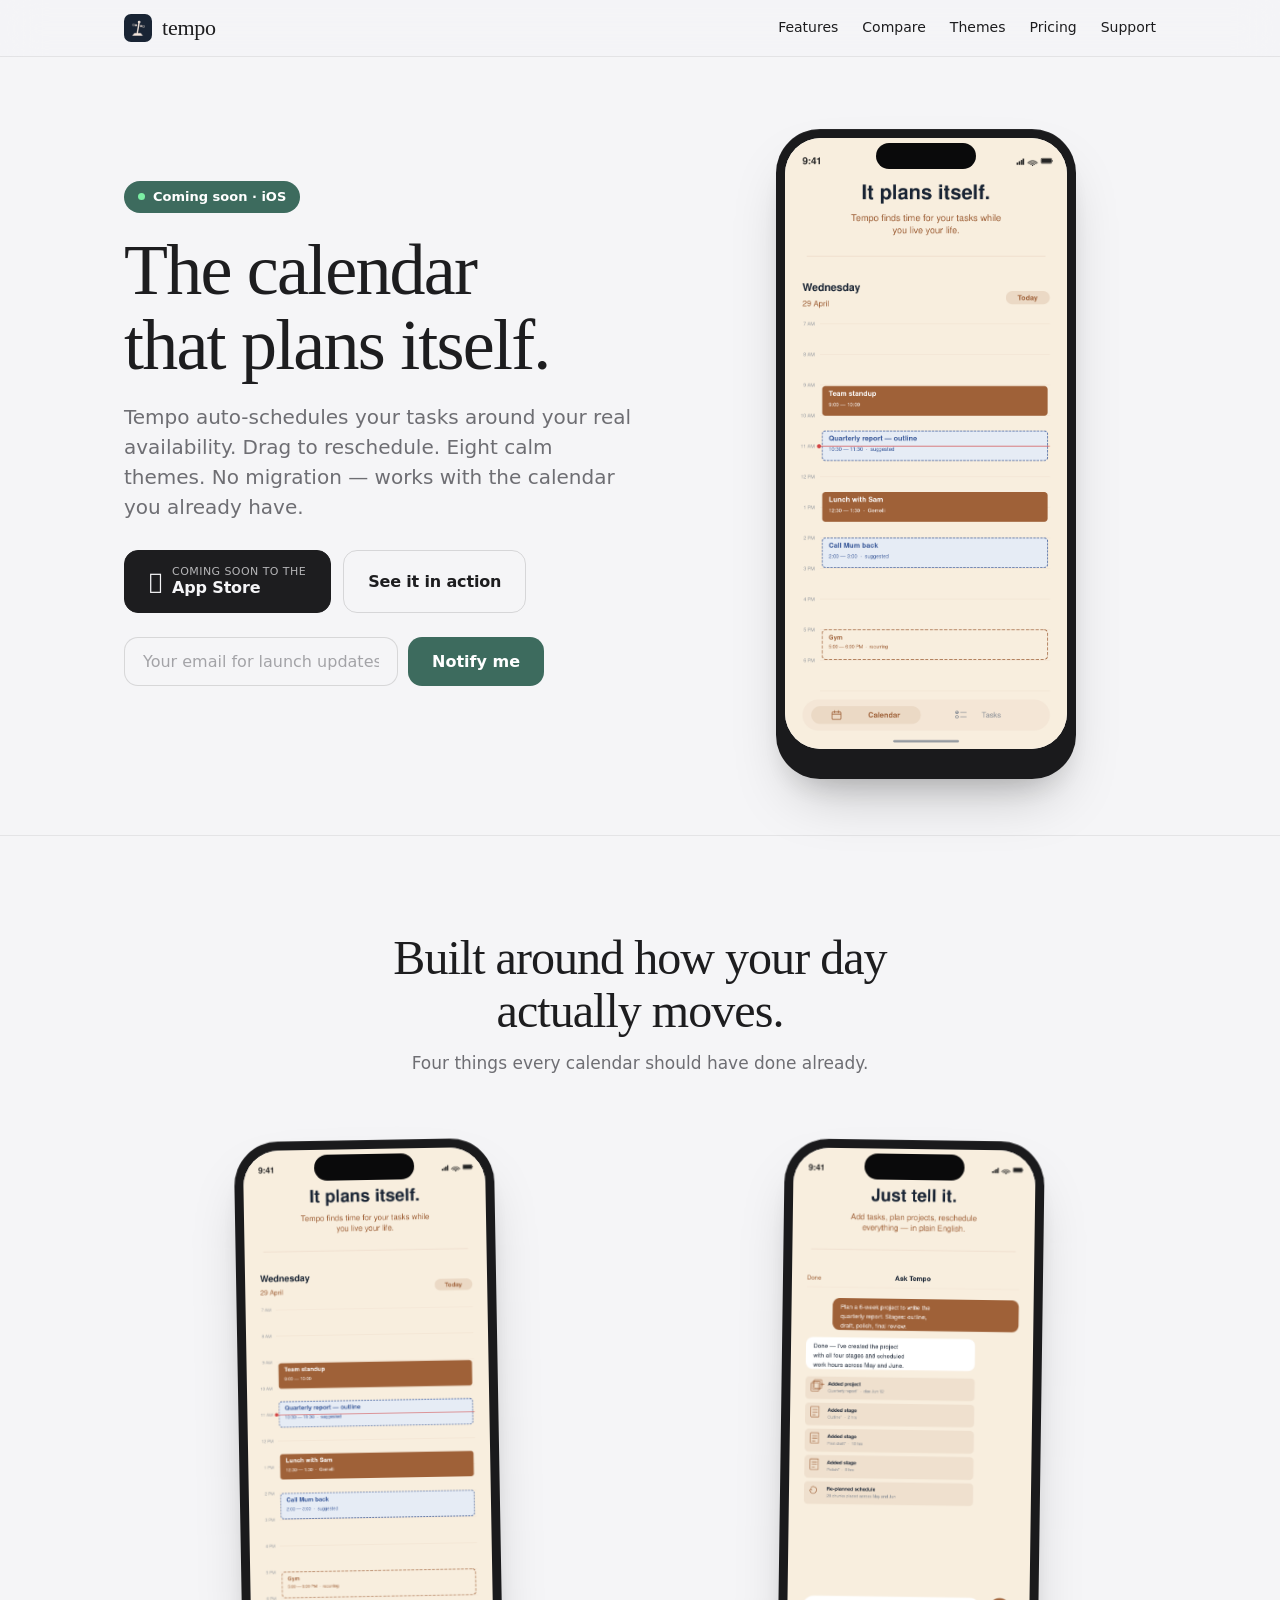
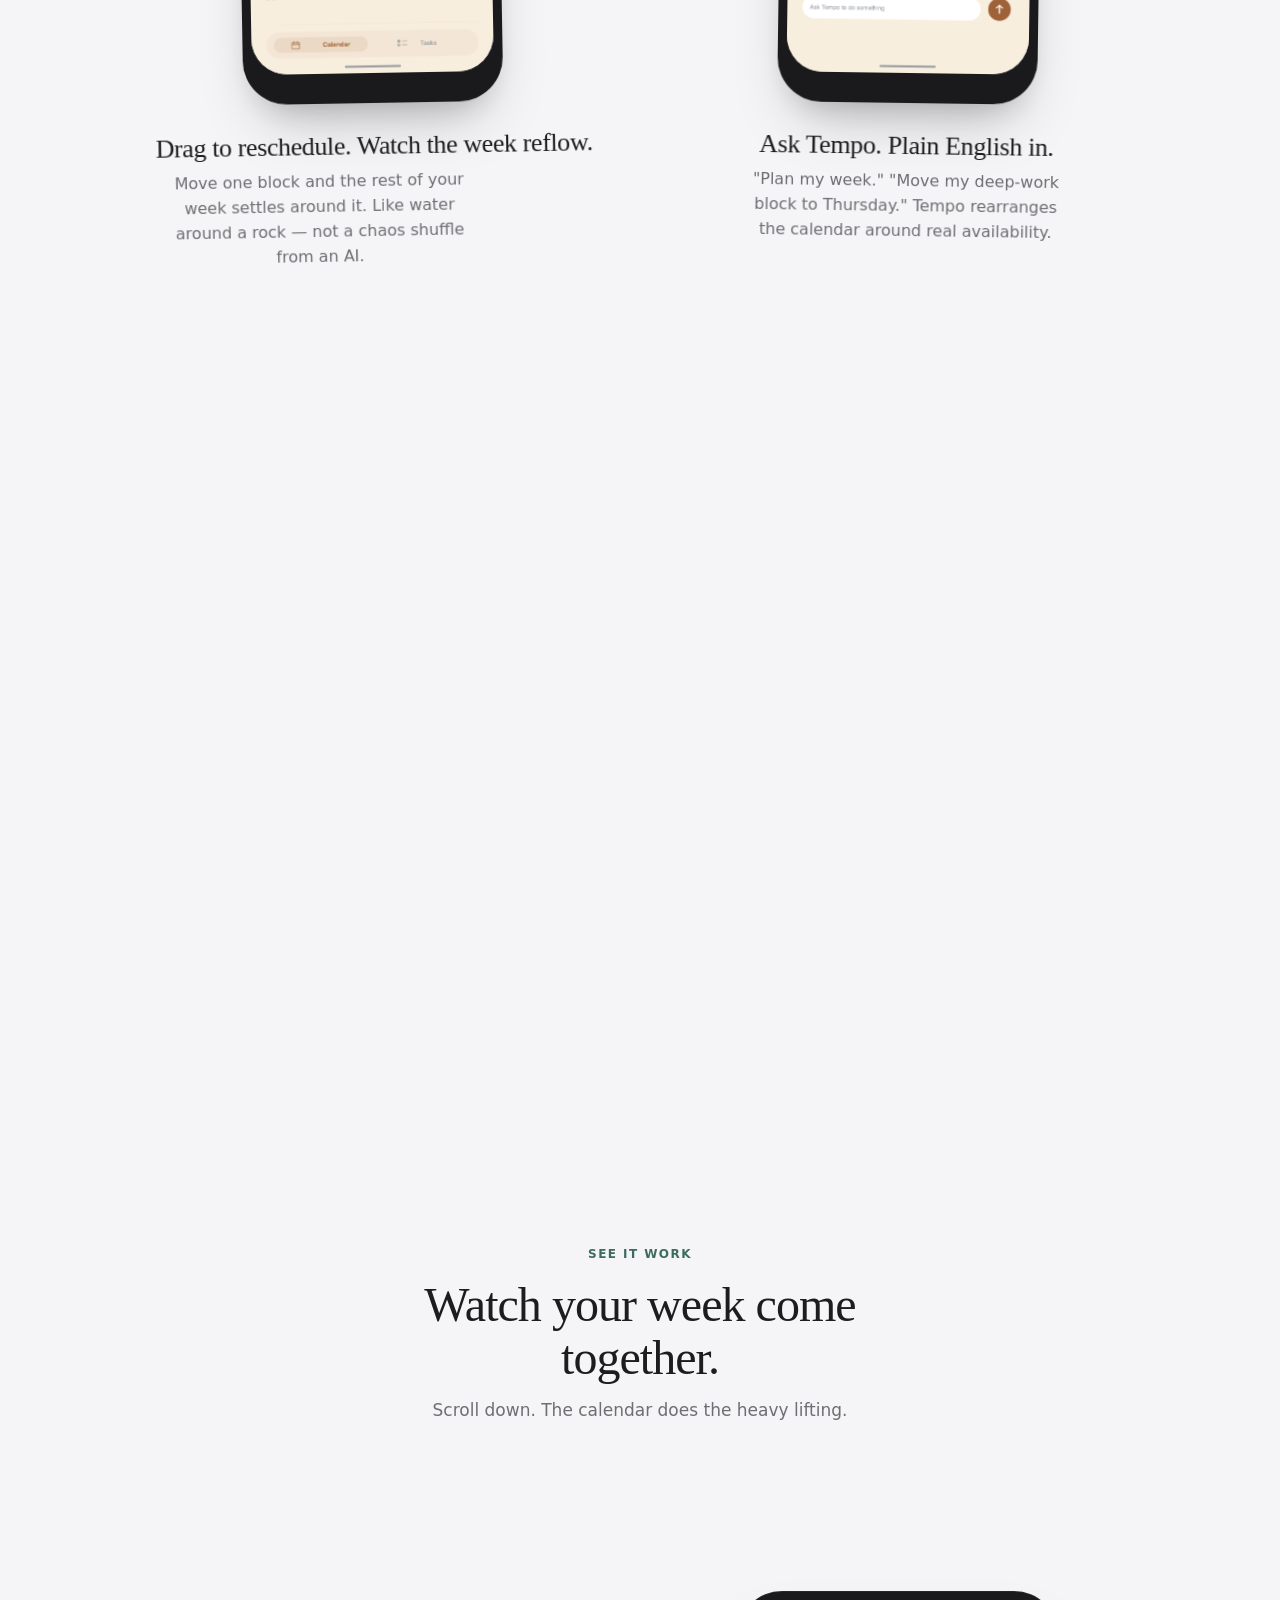
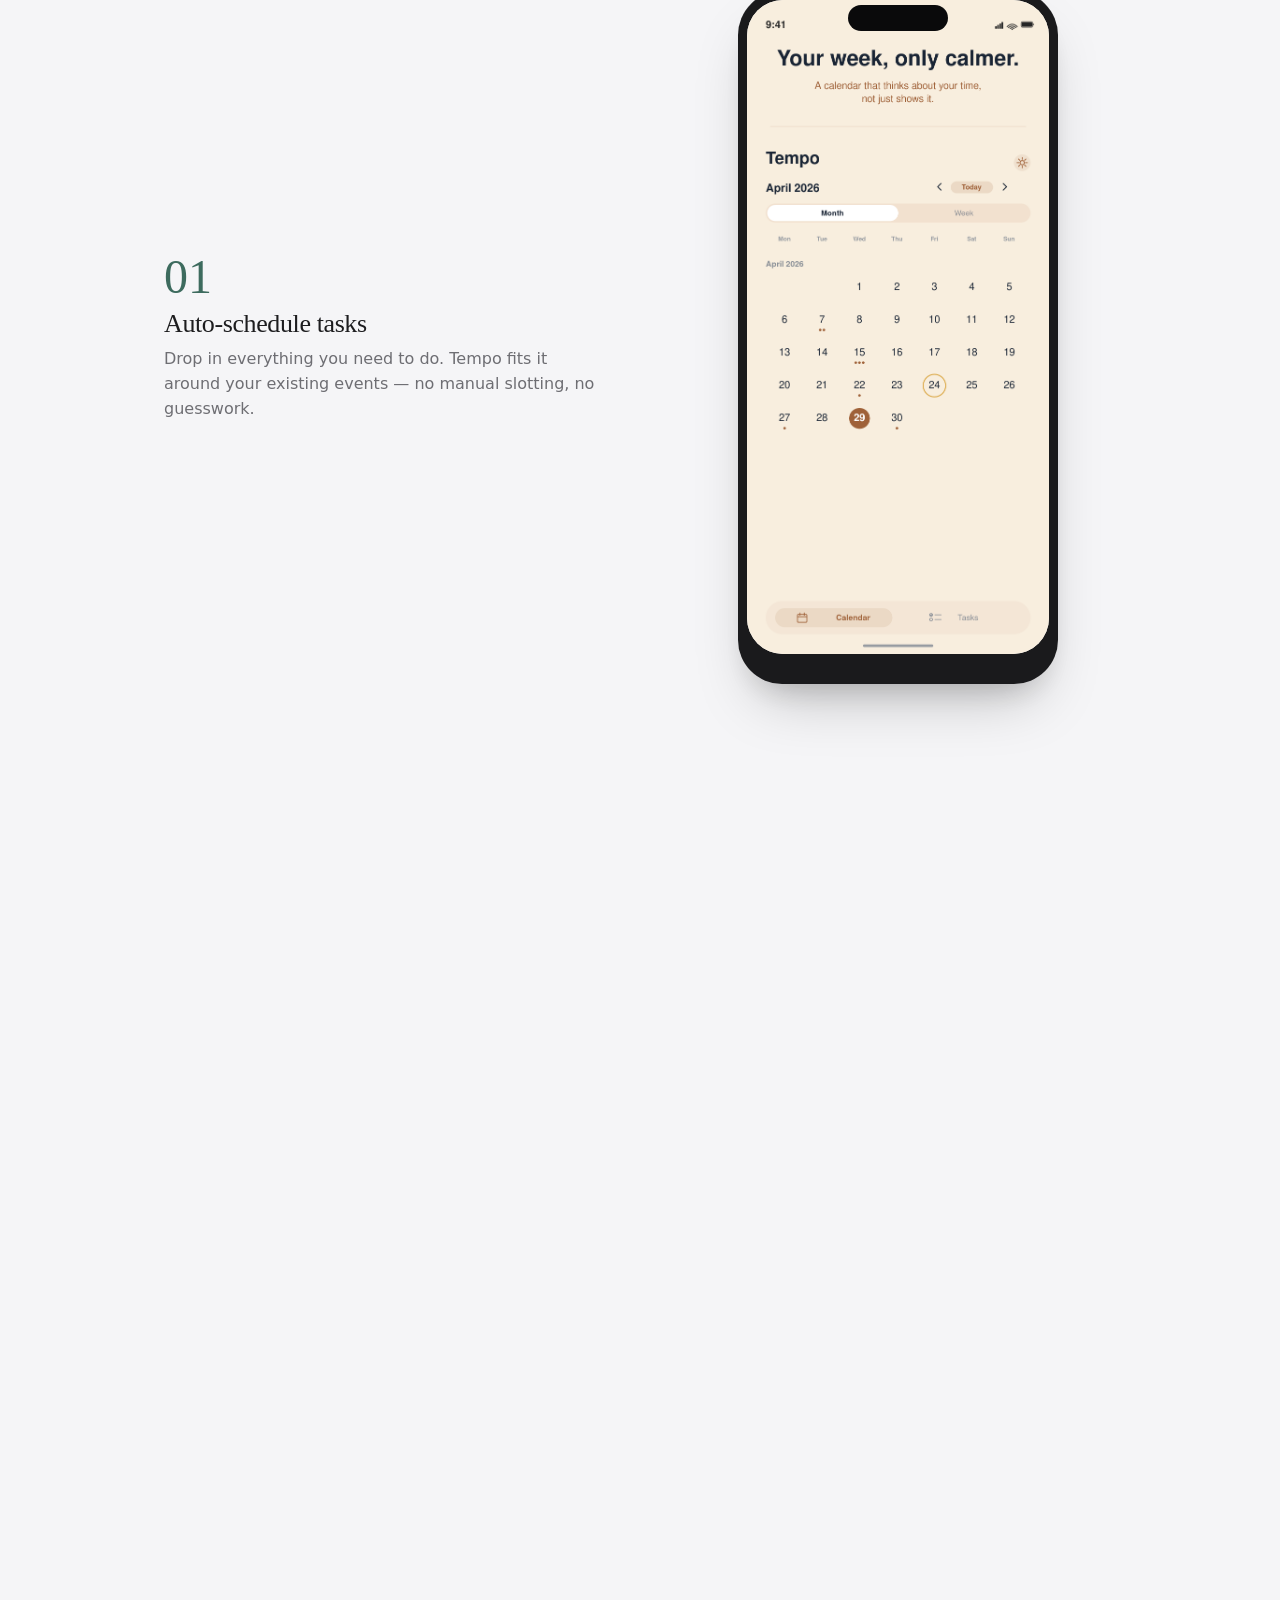
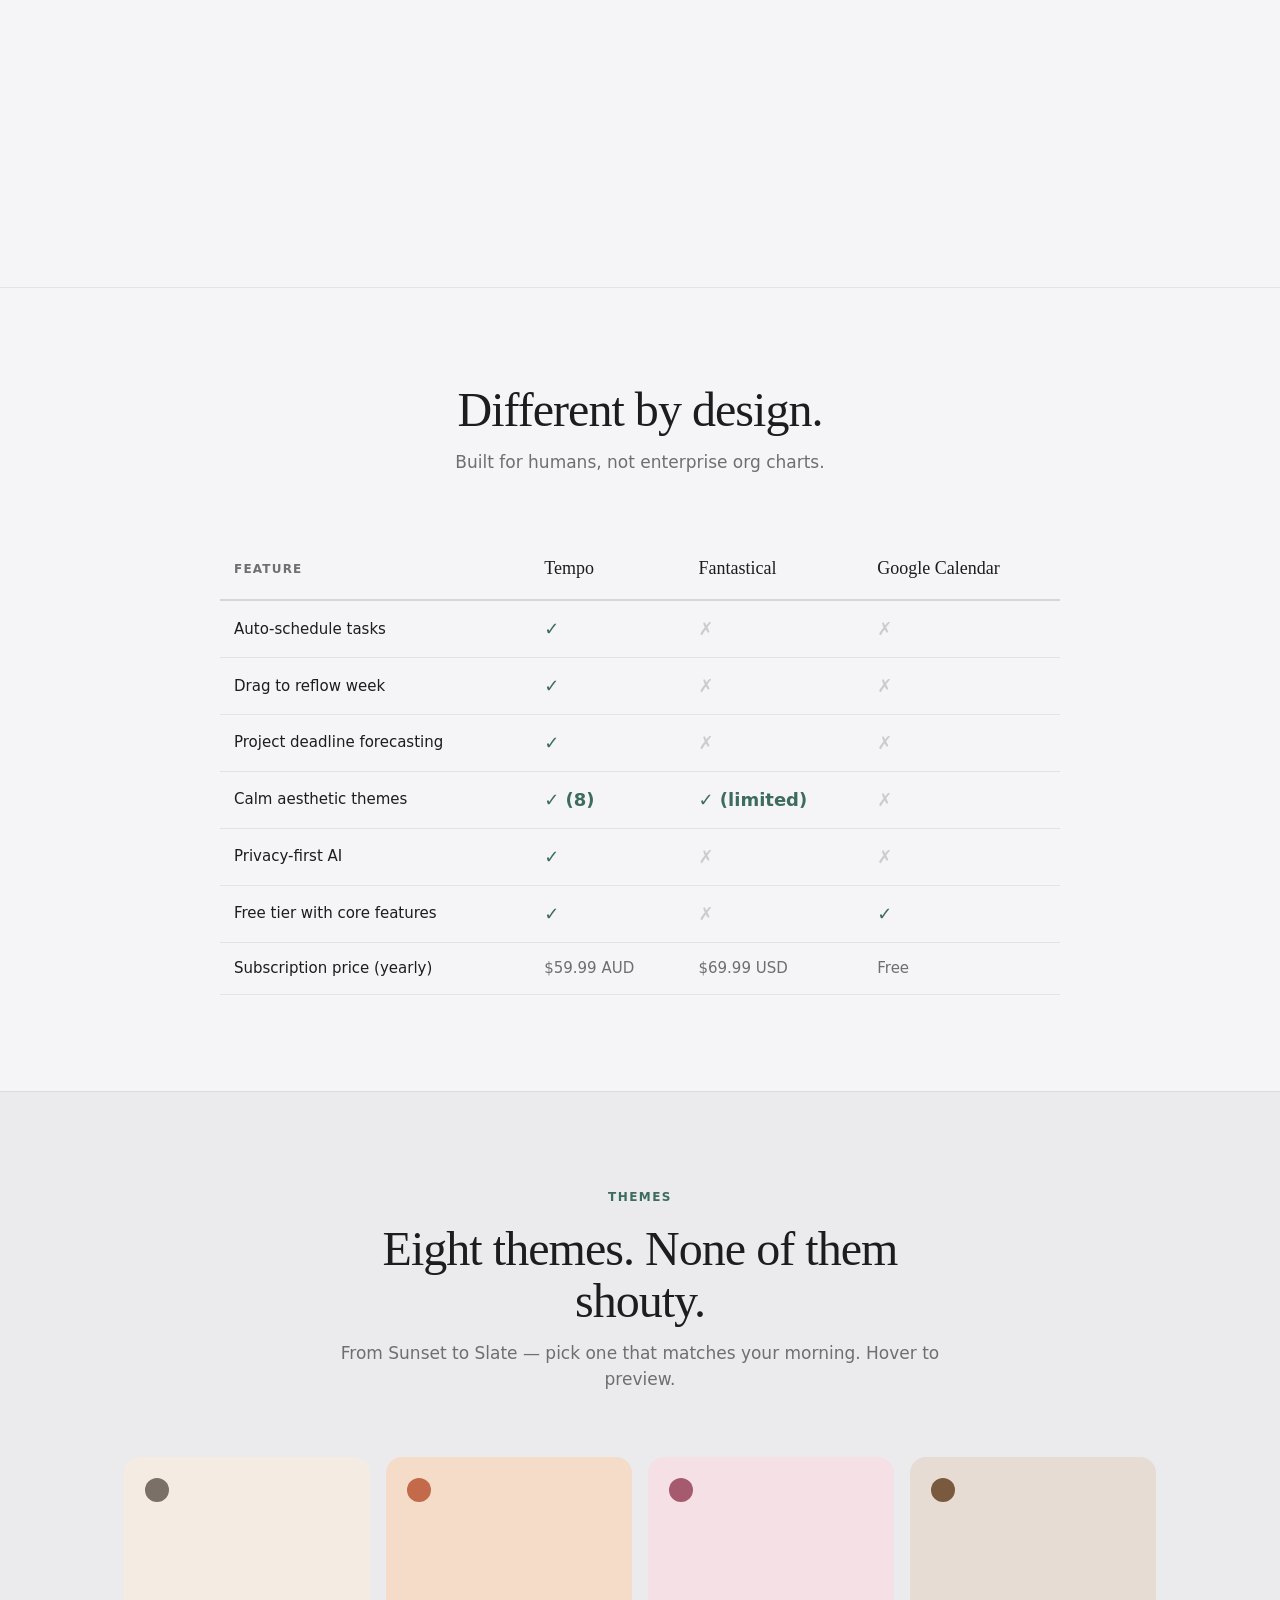
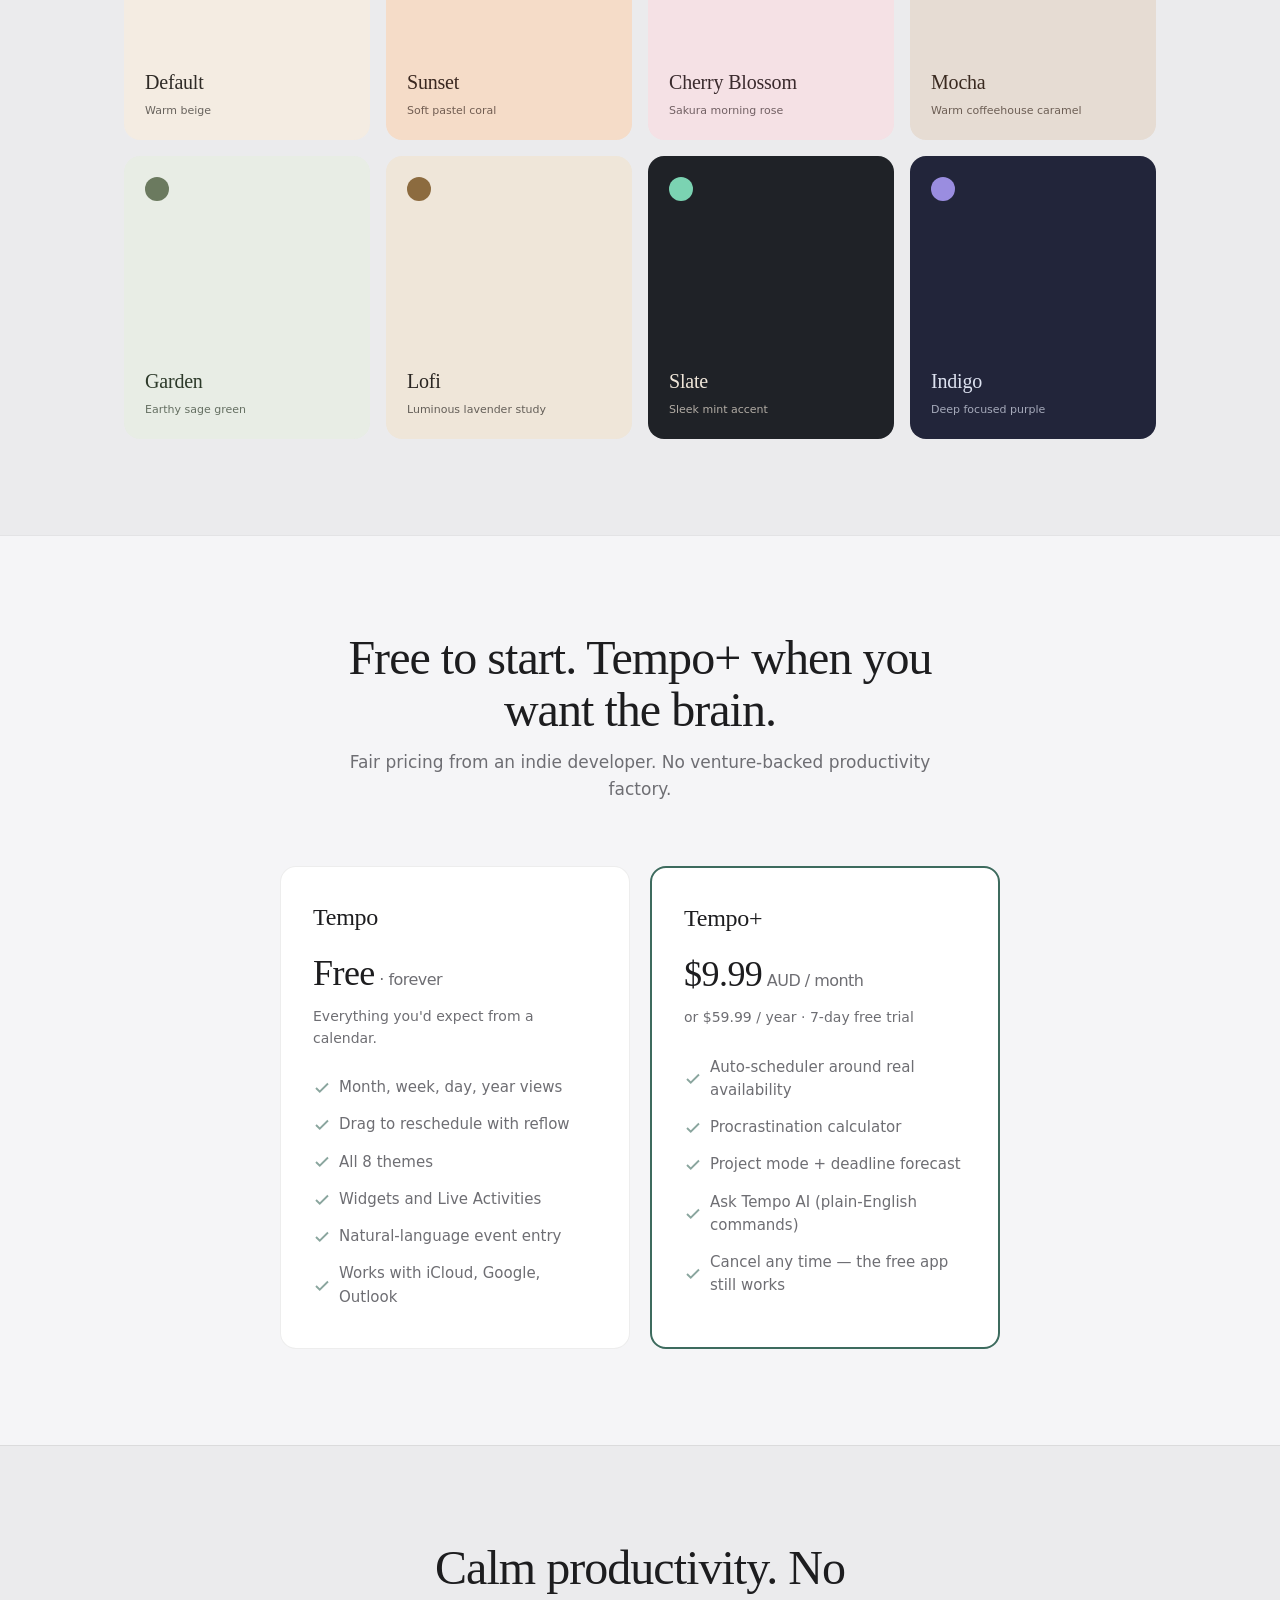
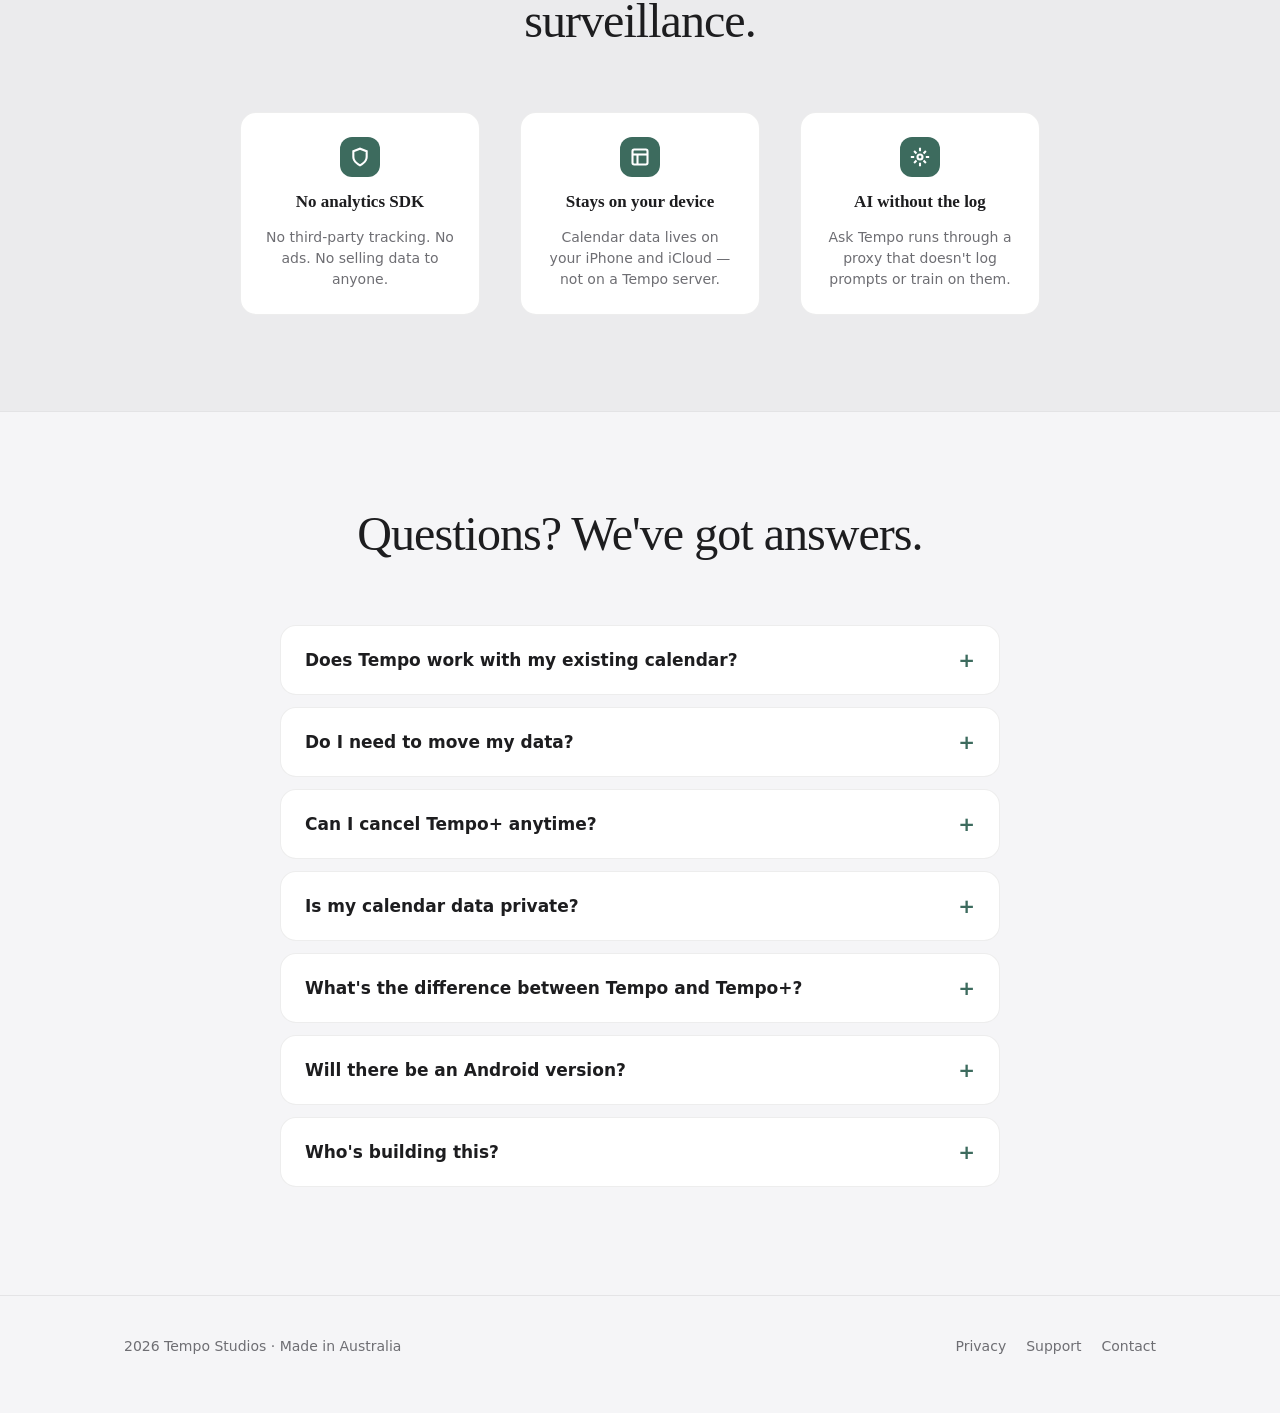
==== commit f3e2bb88: "Add email signup form with Formspree" ====
--- a/index.html
+++ b/index.html
@@ -171,6 +171,40 @@
 }
 .btn-secondary:hover { color: var(--ink); background: var(--bg-alt); }
 
+/* ───── Email signup ───── */
+.signup-form {
+  display: flex; gap: 10px; margin-top: 24px; max-width: 420px;
+}
+@media (max-width: 880px) { .signup-form { margin: 24px auto 0; } }
+@media (max-width: 480px) { .signup-form { flex-direction: column; } }
+.signup-form input {
+  flex: 1;
+  padding: 14px 18px;
+  border: 1.5px solid var(--rule-strong);
+  border-radius: 14px;
+  font-family: var(--sans); font-size: 16px;
+  background: var(--bg); color: var(--ink);
+  outline: none; transition: border-color 0.2s;
+}
+.signup-form input:focus { border-color: var(--accent); }
+.signup-form input::placeholder { color: var(--ink-soft); opacity: 0.6; }
+.signup-form button {
+  padding: 14px 24px;
+  background: var(--accent); color: #fff;
+  border: none; border-radius: 14px;
+  font-family: var(--sans); font-size: 16px; font-weight: 600;
+  cursor: pointer; transition: background 0.2s, transform 0.15s;
+  white-space: nowrap;
+}
+.signup-form button:hover { background: var(--accent-soft); transform: translateY(-1px); }
+.signup-form button:disabled { opacity: 0.6; cursor: default; transform: none; }
+.signup-msg {
+  font-size: 13px; margin-top: 8px; min-height: 20px;
+  transition: color 0.3s;
+}
+.signup-msg.success { color: var(--accent); }
+.signup-msg.error { color: #c44; }
+
 /* ───── Phone Frame ───── */
 .phone {
   position: relative;
@@ -549,6 +583,11 @@
         </a>
         <a class="btn btn-secondary" href="#demo">See it in action</a>
       </div>
+      <form class="signup-form" id="signupForm" action="https://formspree.io/f/xaewwoqw" method="POST">
+        <input type="email" name="email" placeholder="Your email for launch updates" required>
+        <button type="submit">Notify me</button>
+      </form>
+      <p class="signup-msg" id="signupMsg"></p>
     </div>
     <div>
       <div class="phone">
@@ -991,6 +1030,40 @@
     heroPhone.style.animation = 'fade-up 0.8s 0.2s cubic-bezier(0.16,1,0.3,1) both';
   }
 })();
+
+// ─── Email signup ───
+(function() {
+  const form = document.getElementById('signupForm');
+  const msg = document.getElementById('signupMsg');
+  if (!form) return;
+  form.addEventListener('submit', async (e) => {
+    e.preventDefault();
+    const btn = form.querySelector('button');
+    btn.disabled = true;
+    btn.textContent = 'Sending...';
+    msg.className = 'signup-msg';
+    msg.textContent = '';
+    try {
+      const res = await fetch(form.action, {
+        method: 'POST',
+        body: new FormData(form),
+        headers: { 'Accept': 'application/json' }
+      });
+      if (res.ok) {
+        msg.className = 'signup-msg success';
+        msg.textContent = 'You\'re on the list. We\'ll email you when Tempo launches.';
+        form.reset();
+      } else {
+        throw new Error('Form error');
+      }
+    } catch (err) {
+      msg.className = 'signup-msg error';
+      msg.textContent = 'Something went wrong. Try again or email us directly at tempo.studios@proton.me';
+    }
+    btn.disabled = false;
+    btn.textContent = 'Notify me';
+  });
+})();
 </script>
 
 </body>
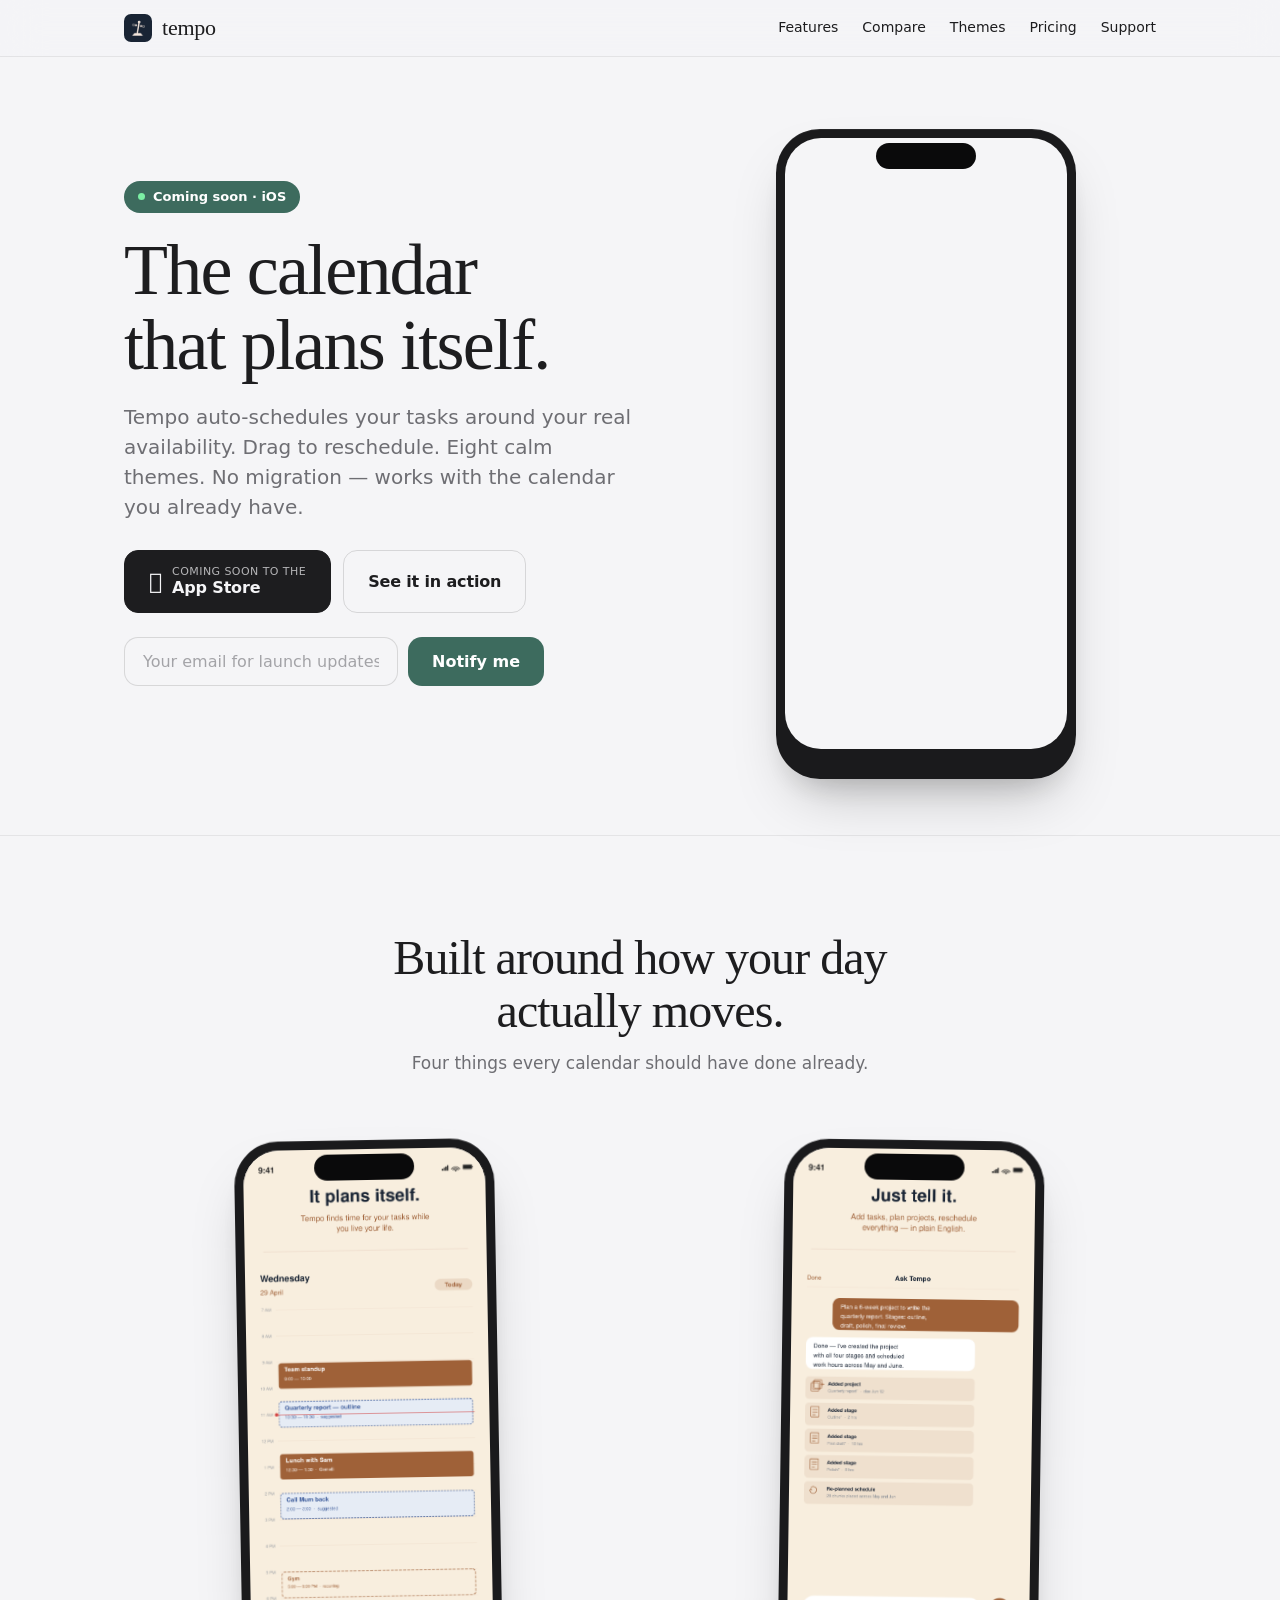
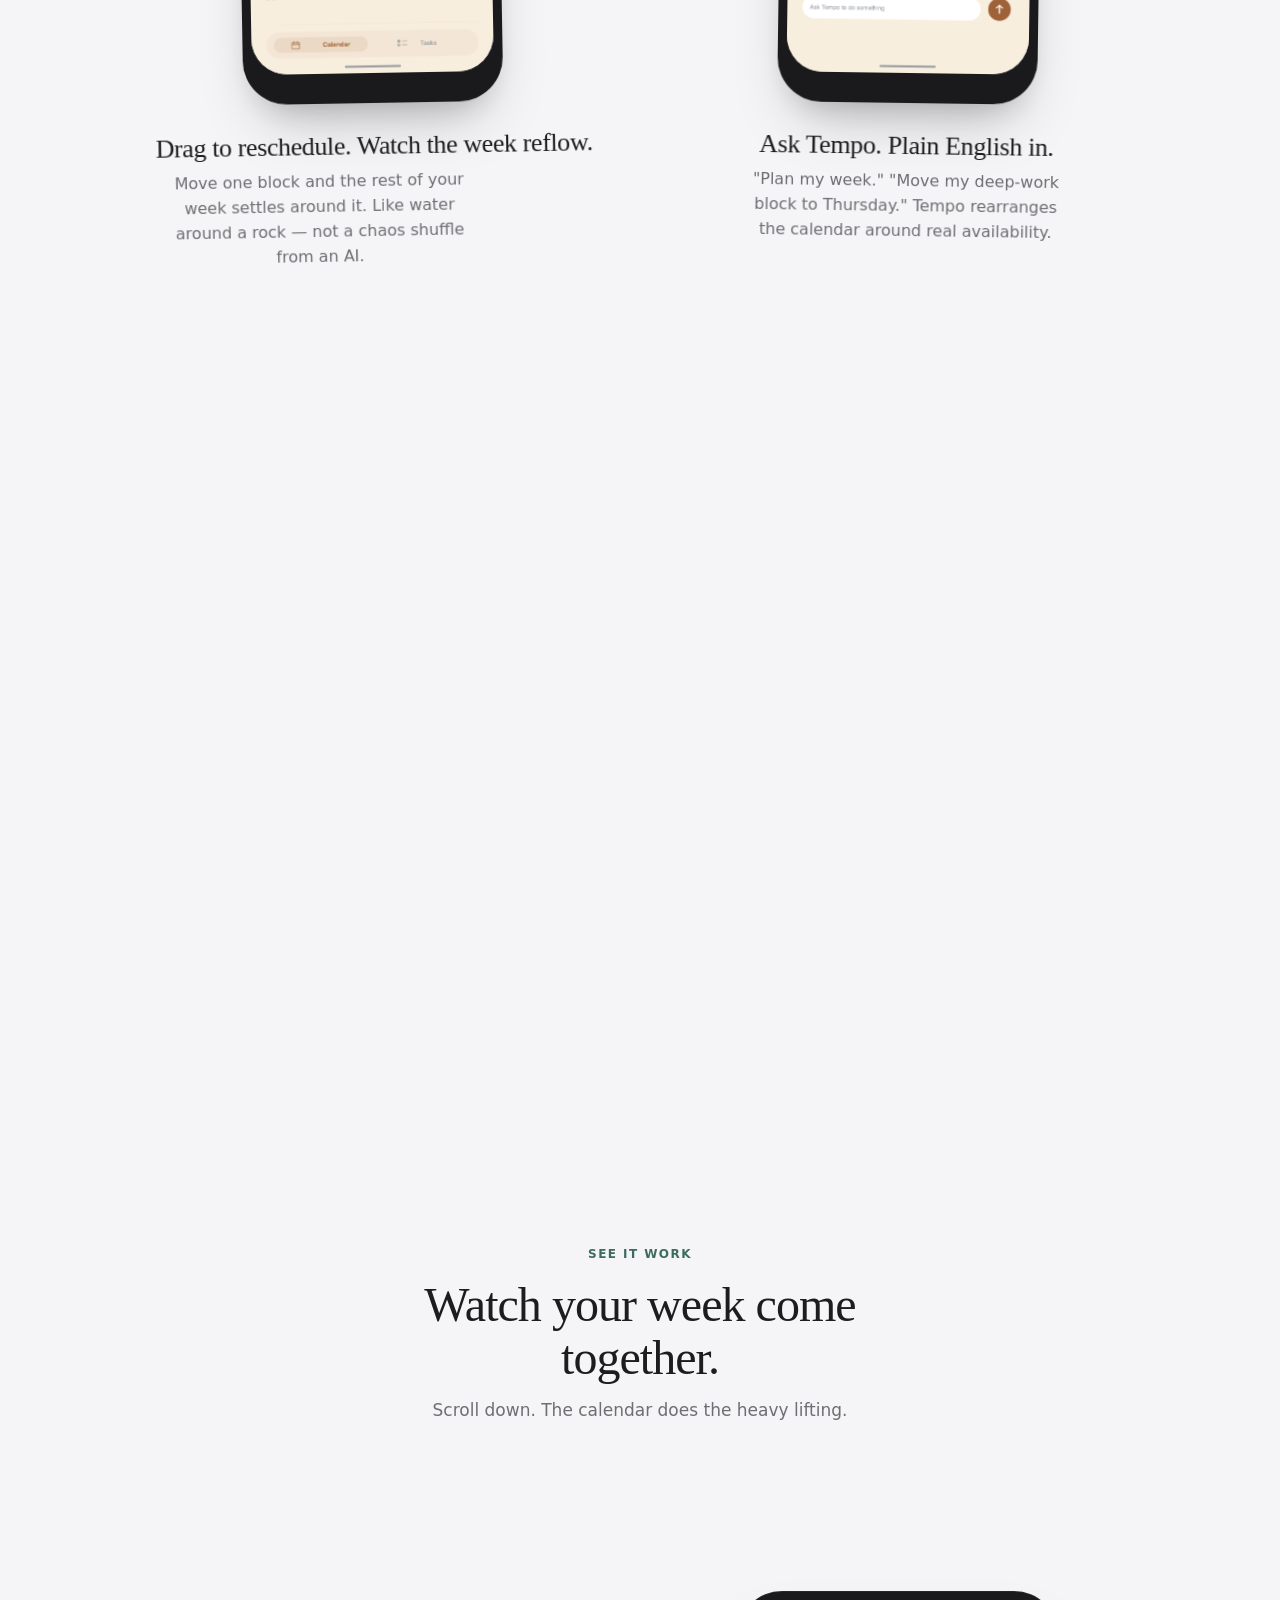
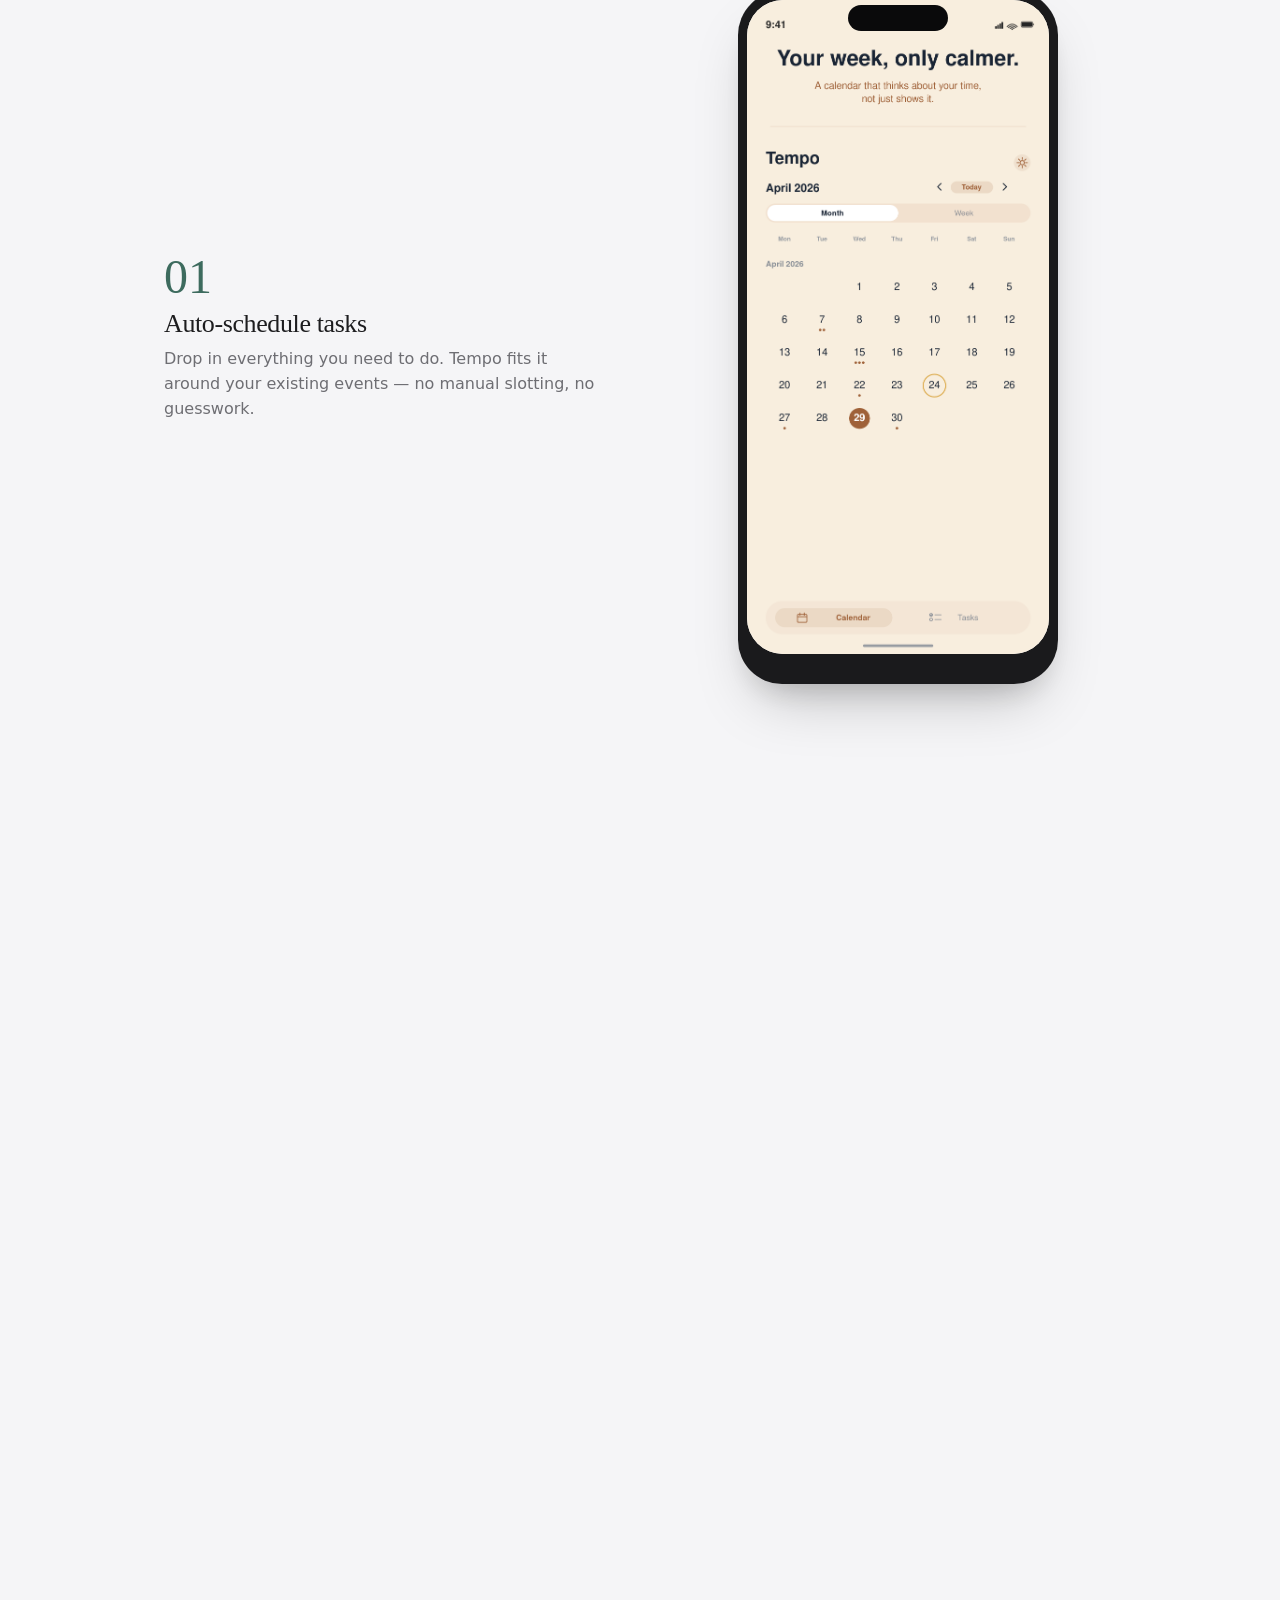
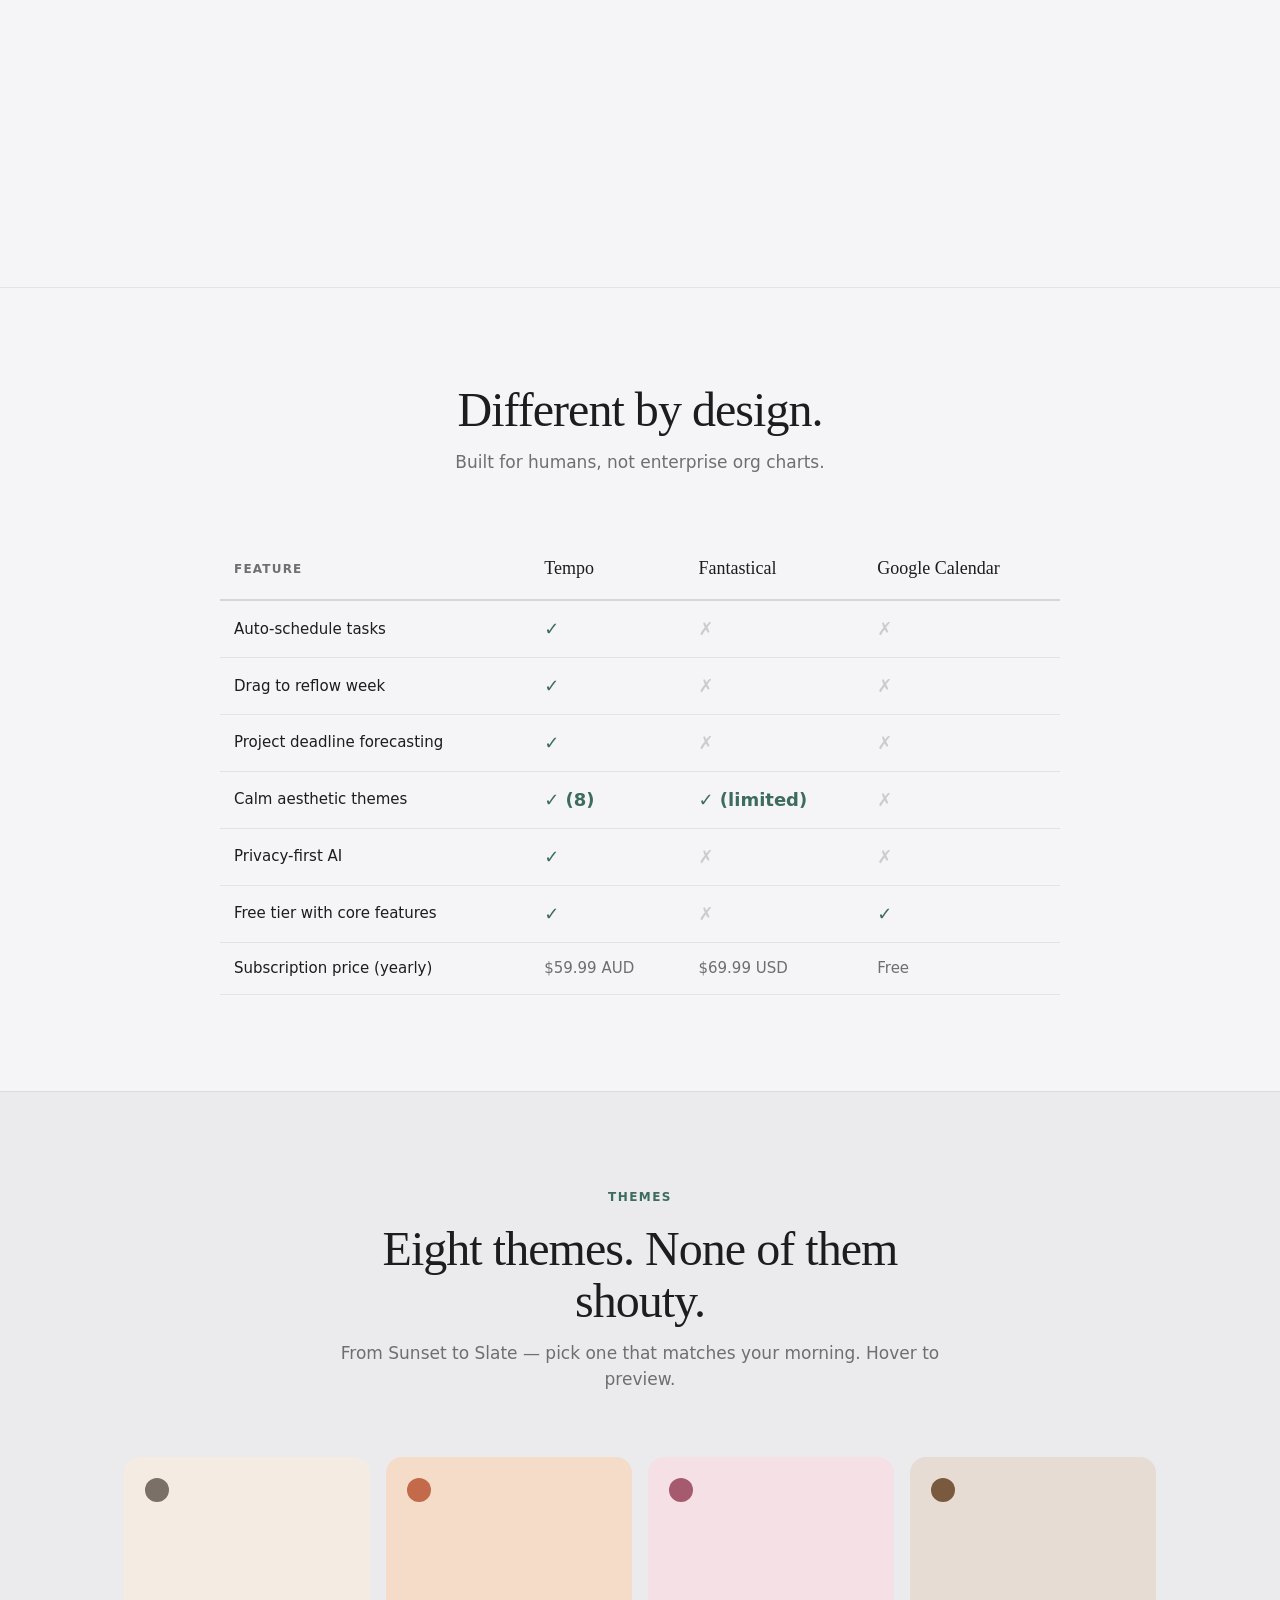
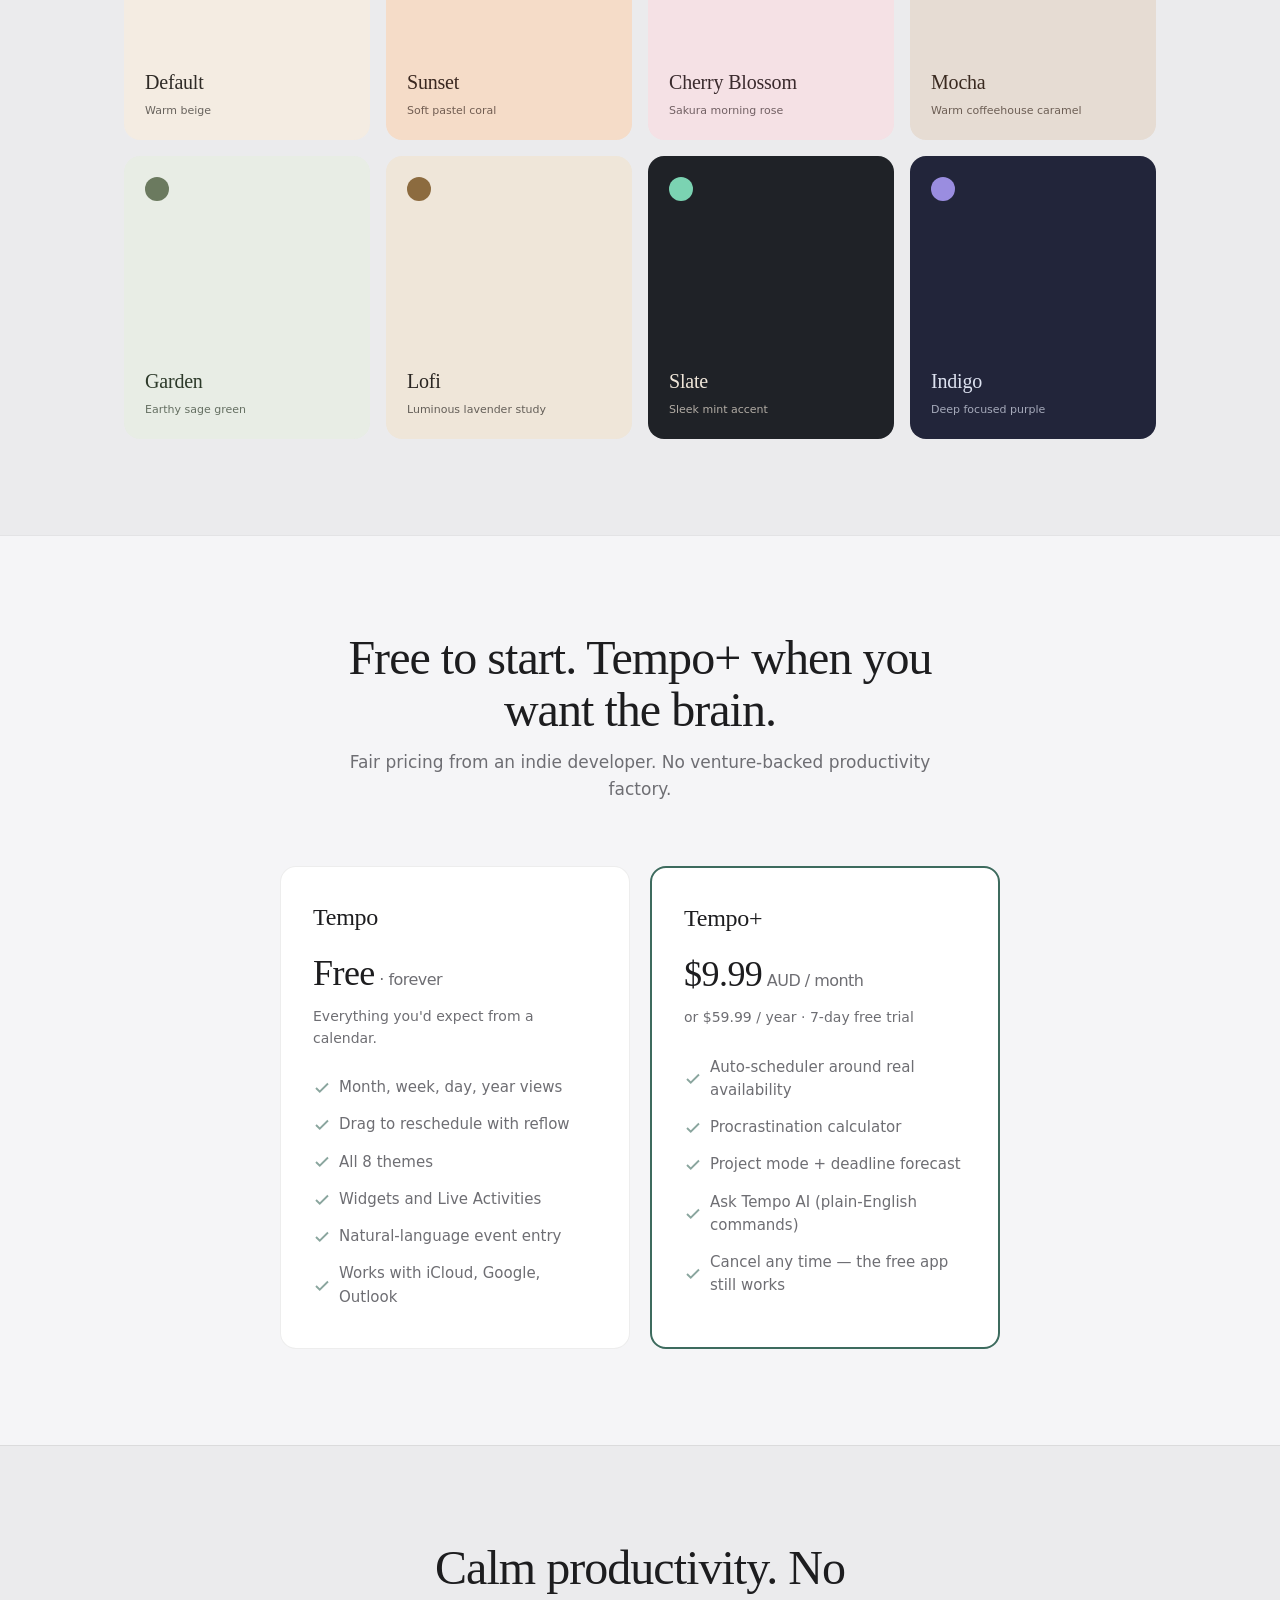
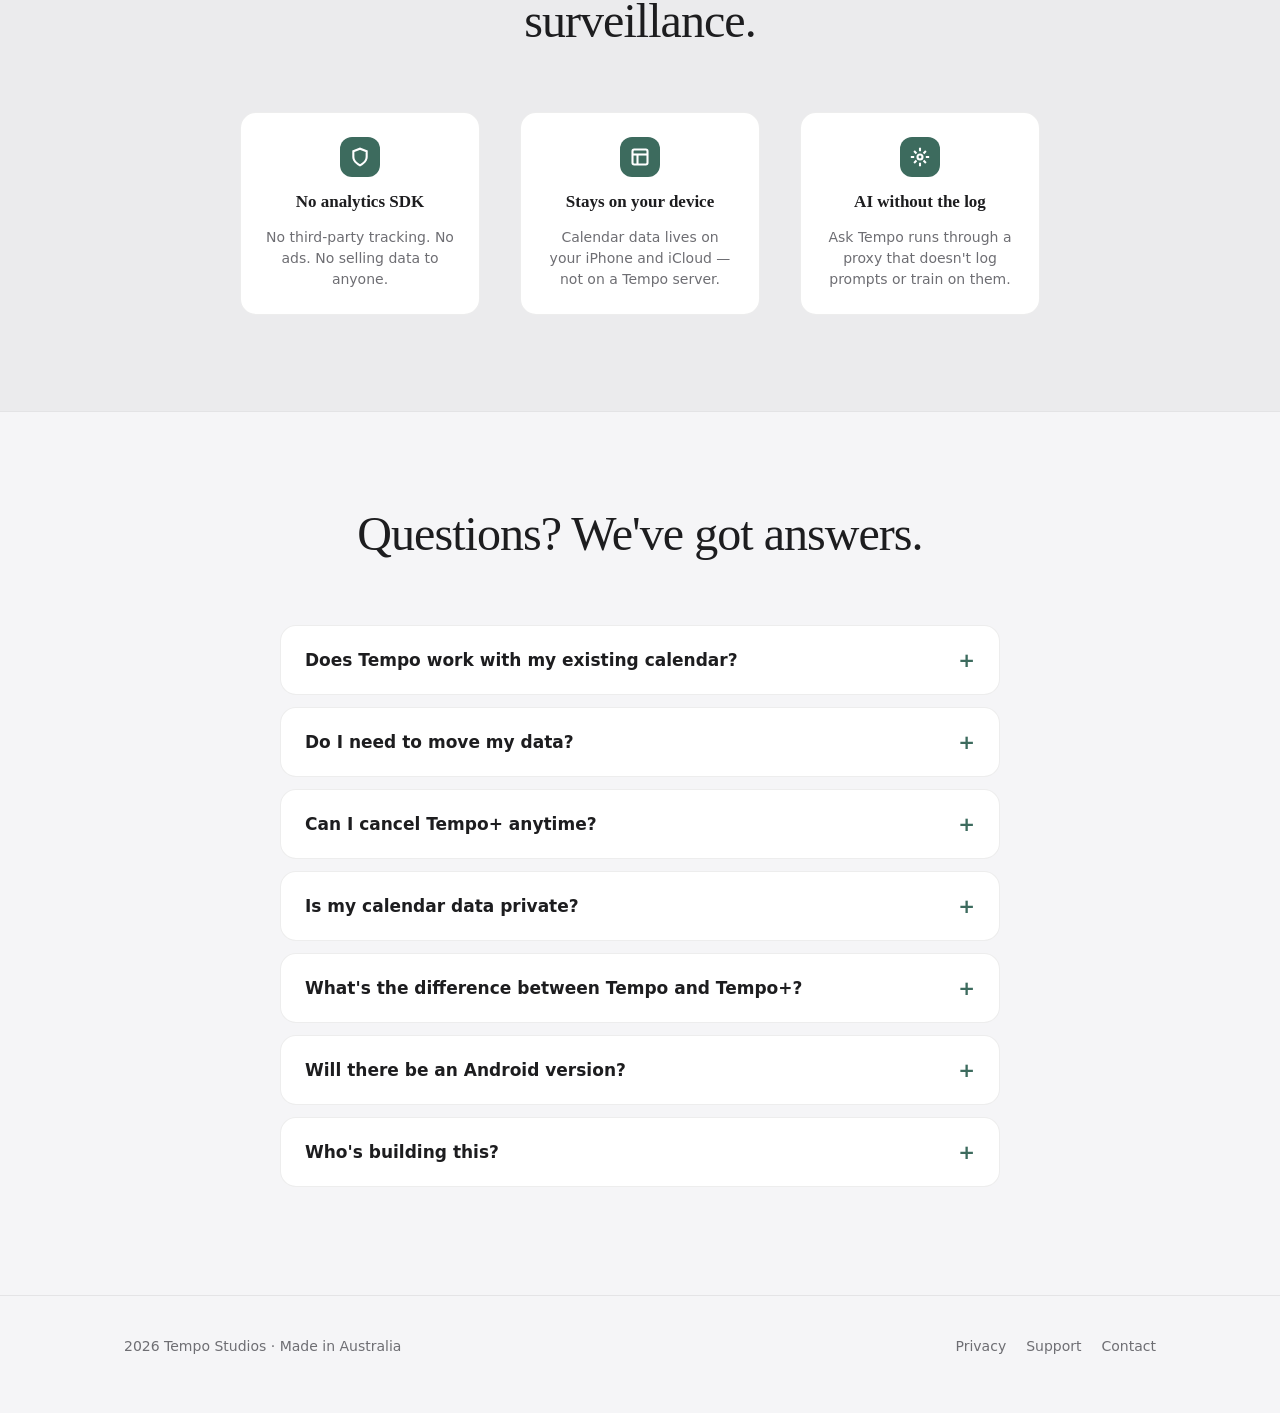
==== commit 94160a87: "Replace static hero image with auto-playing product demo video" ====
--- a/index.html
+++ b/index.html
@@ -241,6 +241,10 @@
 }
 .phone-screen img.active { opacity: 1; z-index: 1; }
 .phone-screen img:not(.active) { opacity: 0; z-index: 0; }
+.phone-screen video {
+  width: 100%; height: 100%; object-fit: cover;
+  position: absolute; top: 0; left: 0;
+}
 
 /* ═══════════ SECTIONS ═══════════ */
 section { padding: 96px 0; border-top: 1px solid var(--rule); }
@@ -592,7 +596,7 @@
     <div>
       <div class="phone">
         <div class="phone-screen">
-          <img src="assets/screenshots/frame_2_day.png" alt="Tempo day view showing time-blocked schedule" class="active">
+          <video src="assets/demo.mp4" autoplay loop muted playsinline></video>
         </div>
       </div>
     </div>
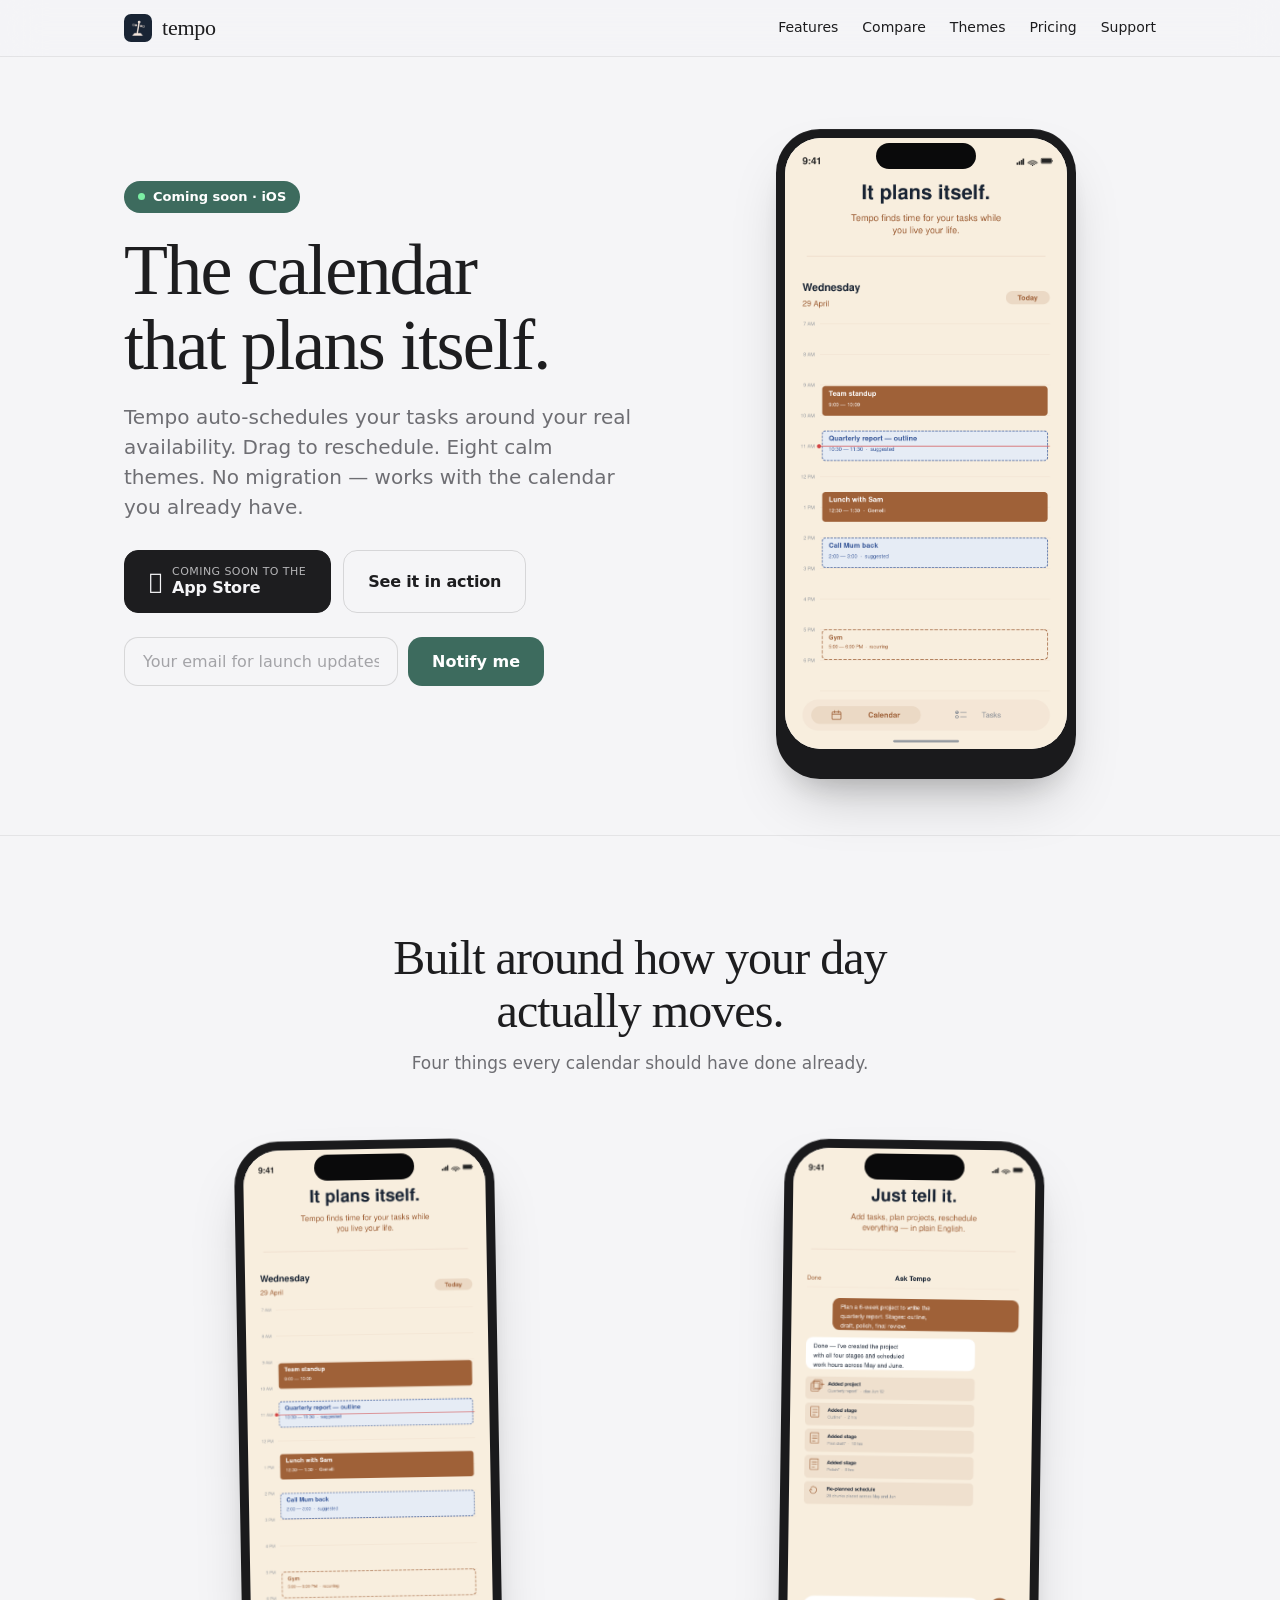
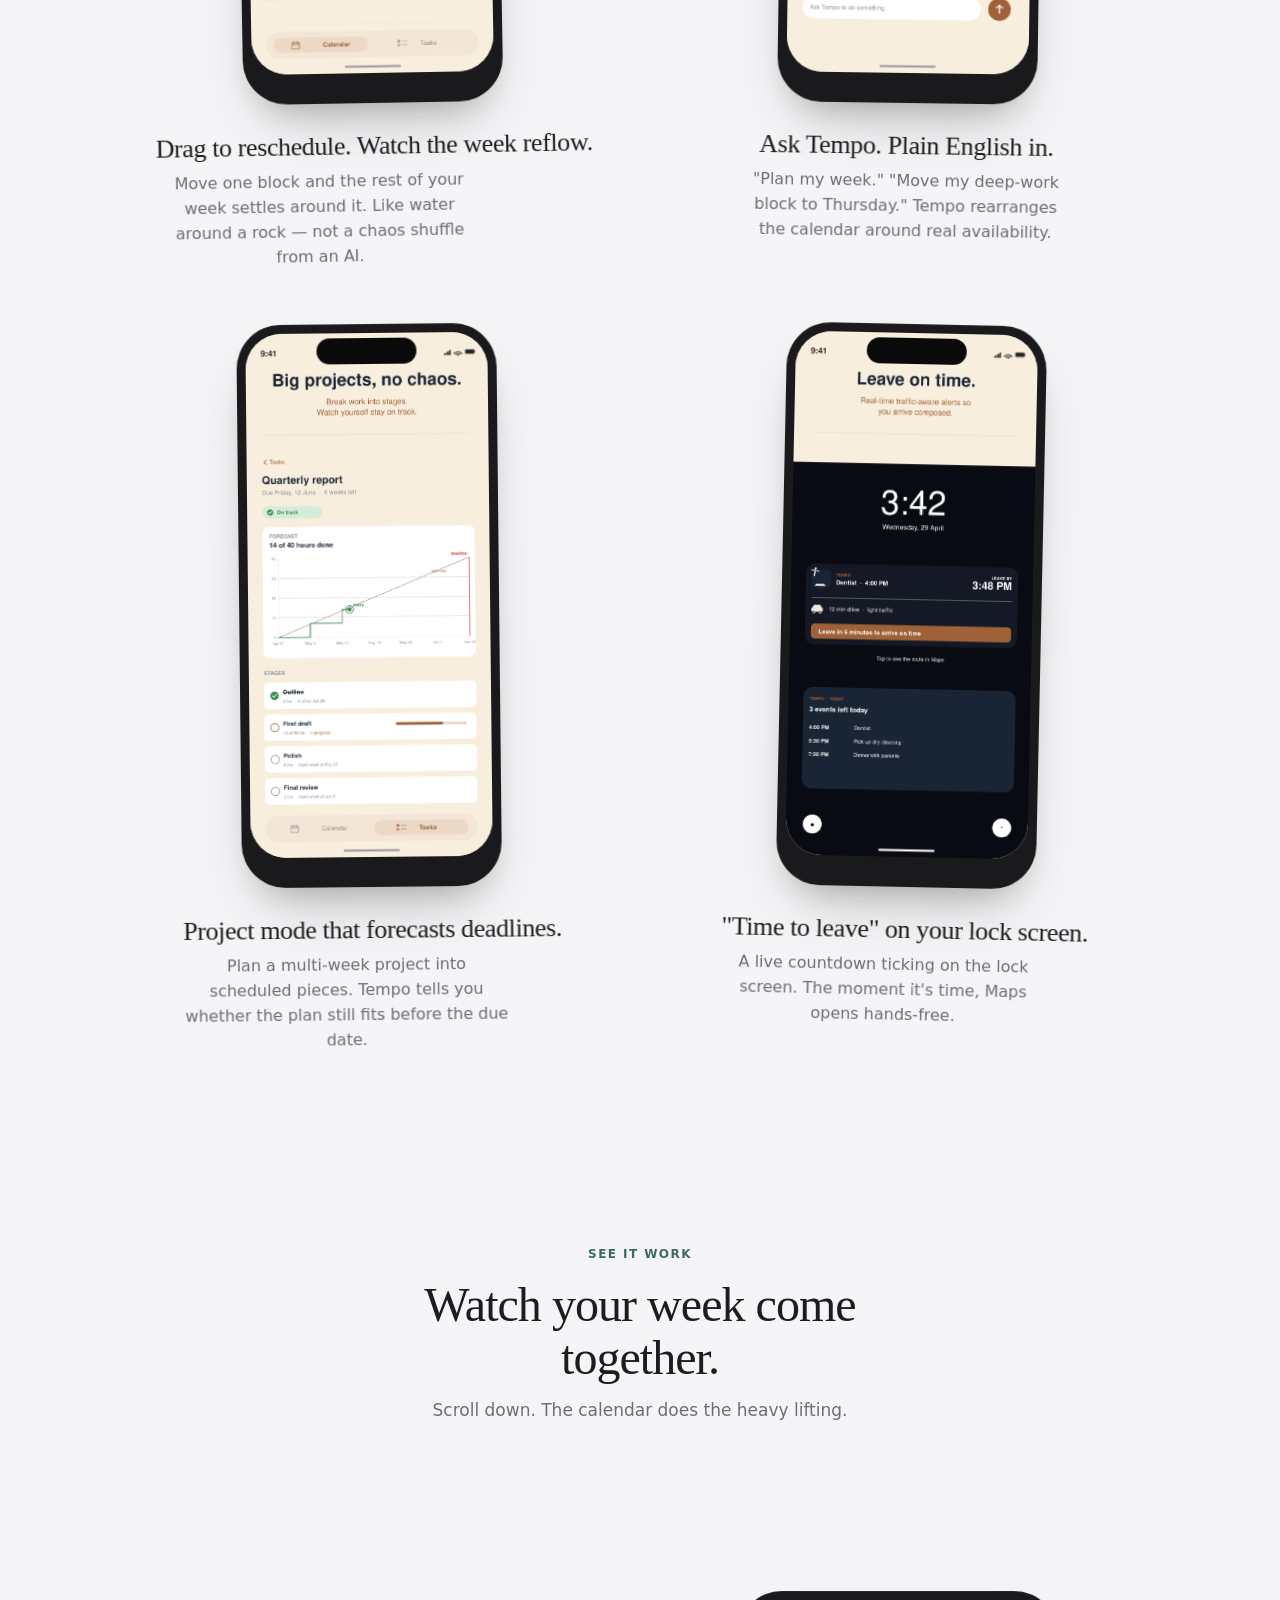
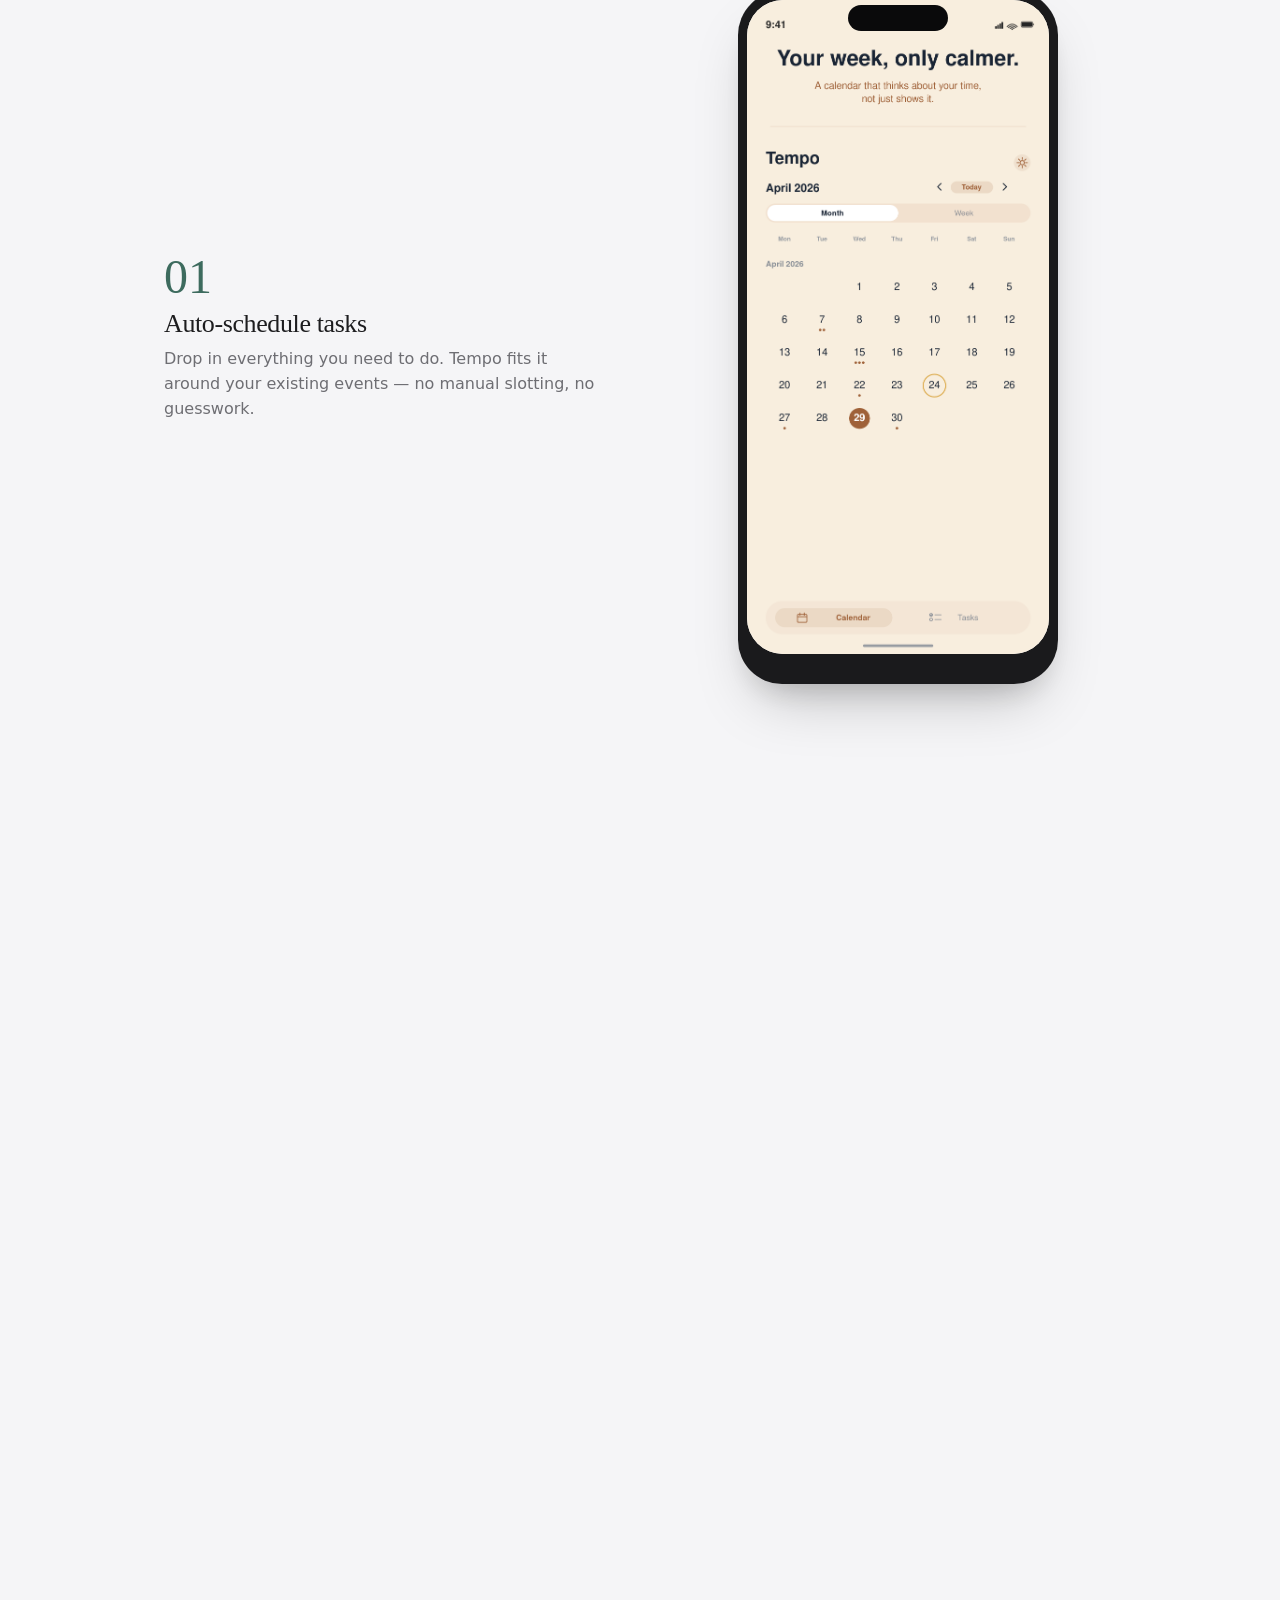
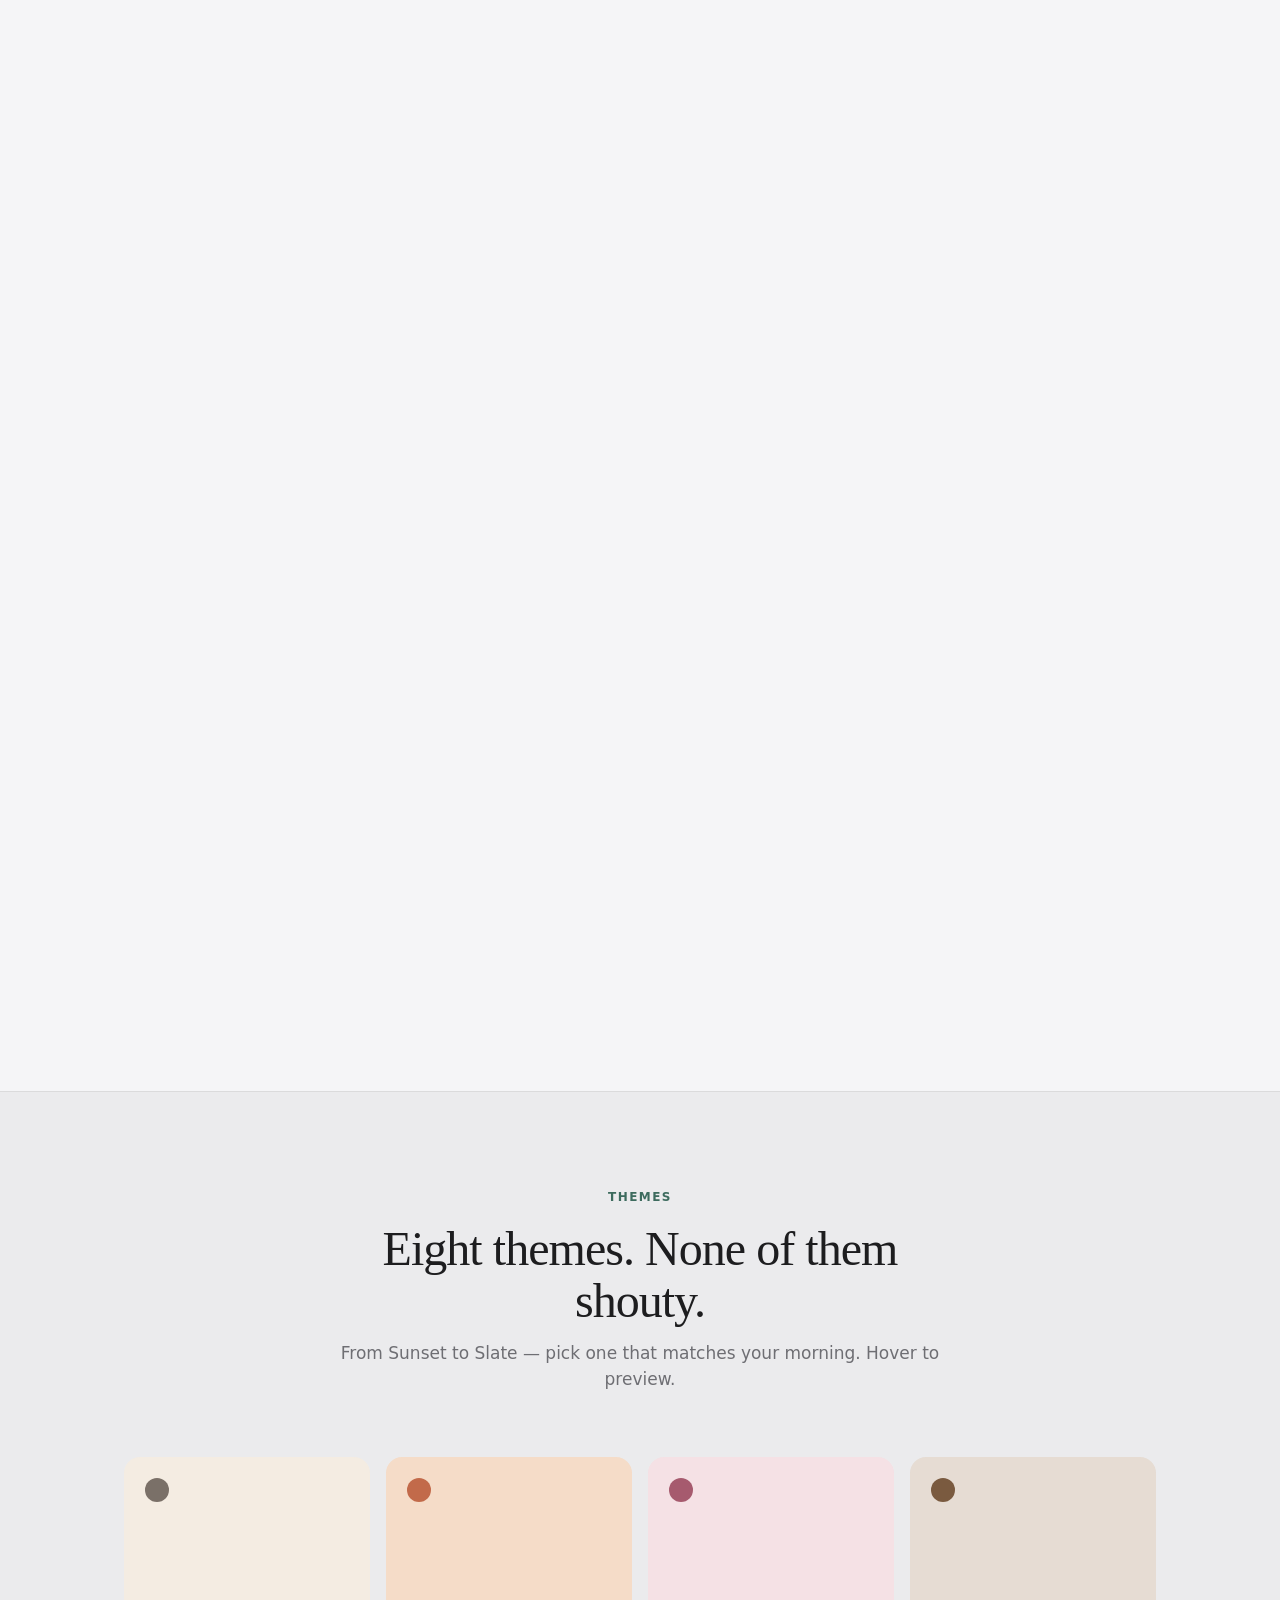
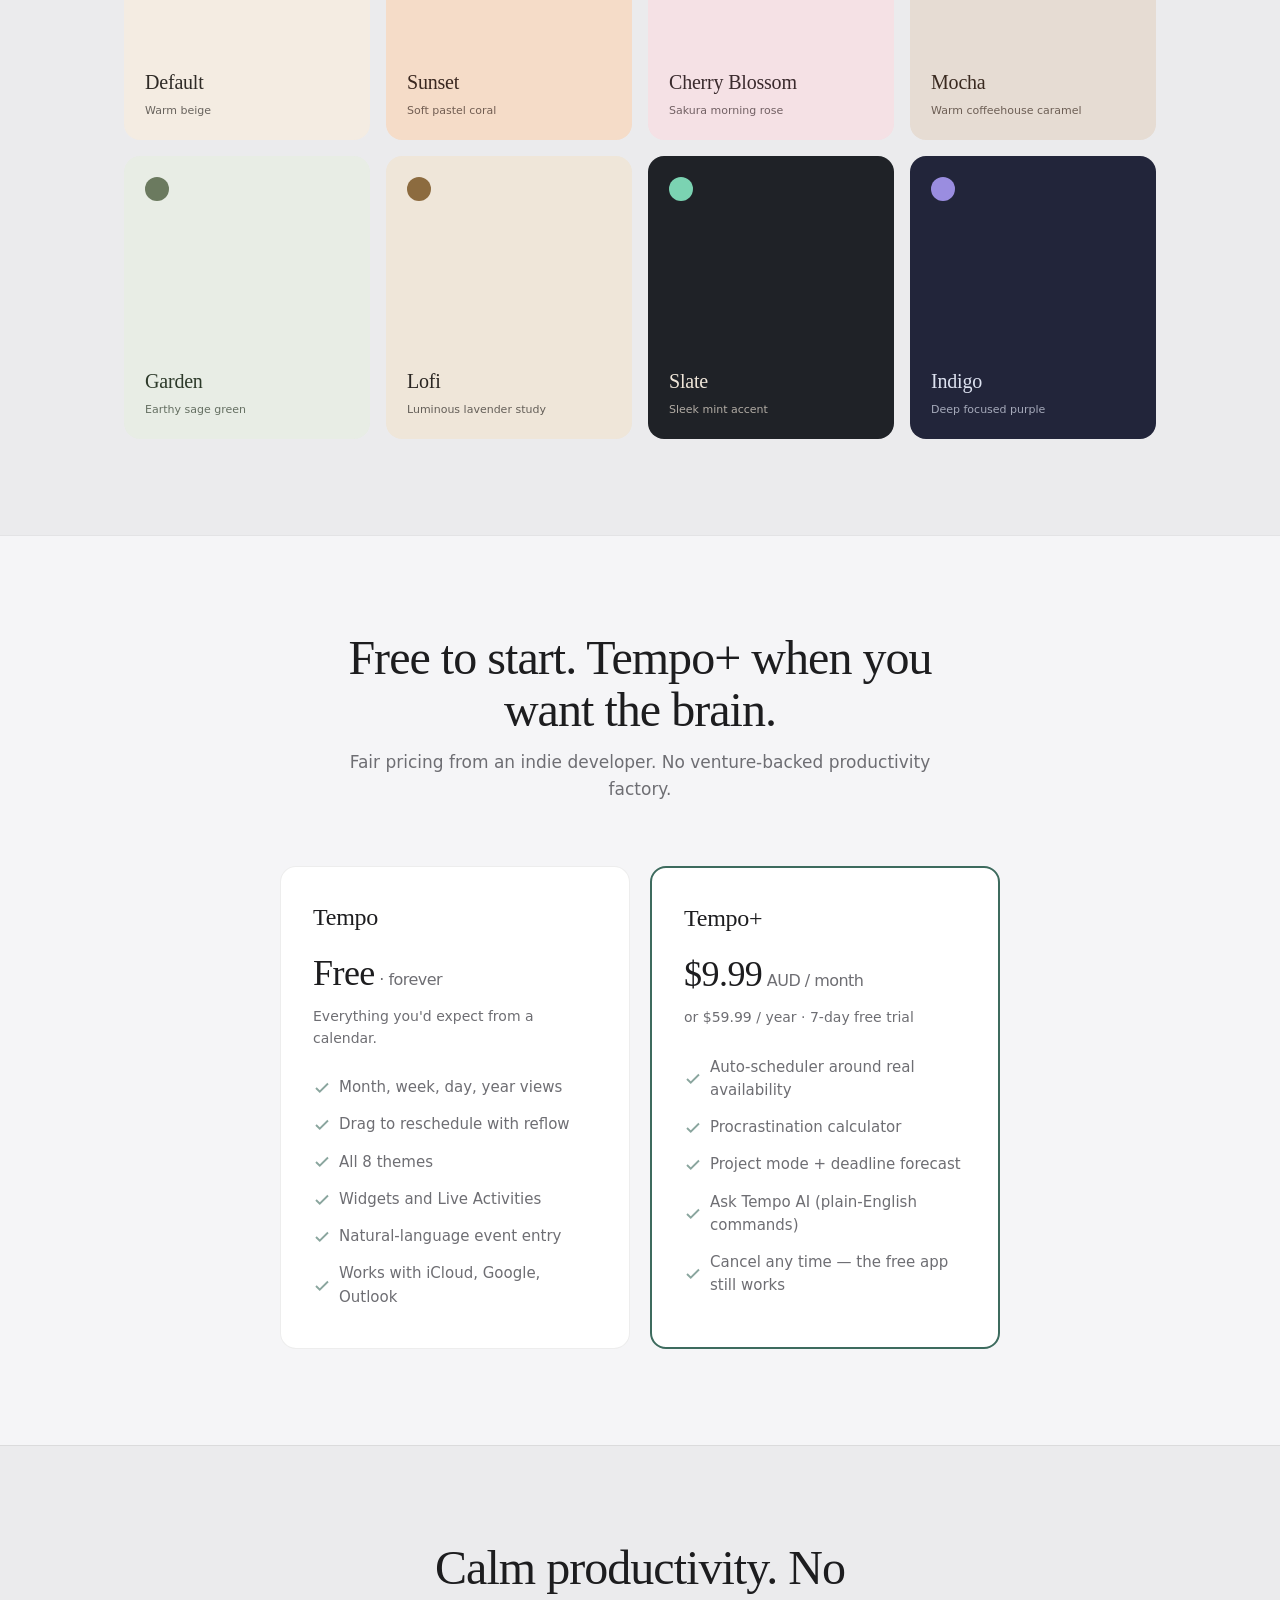
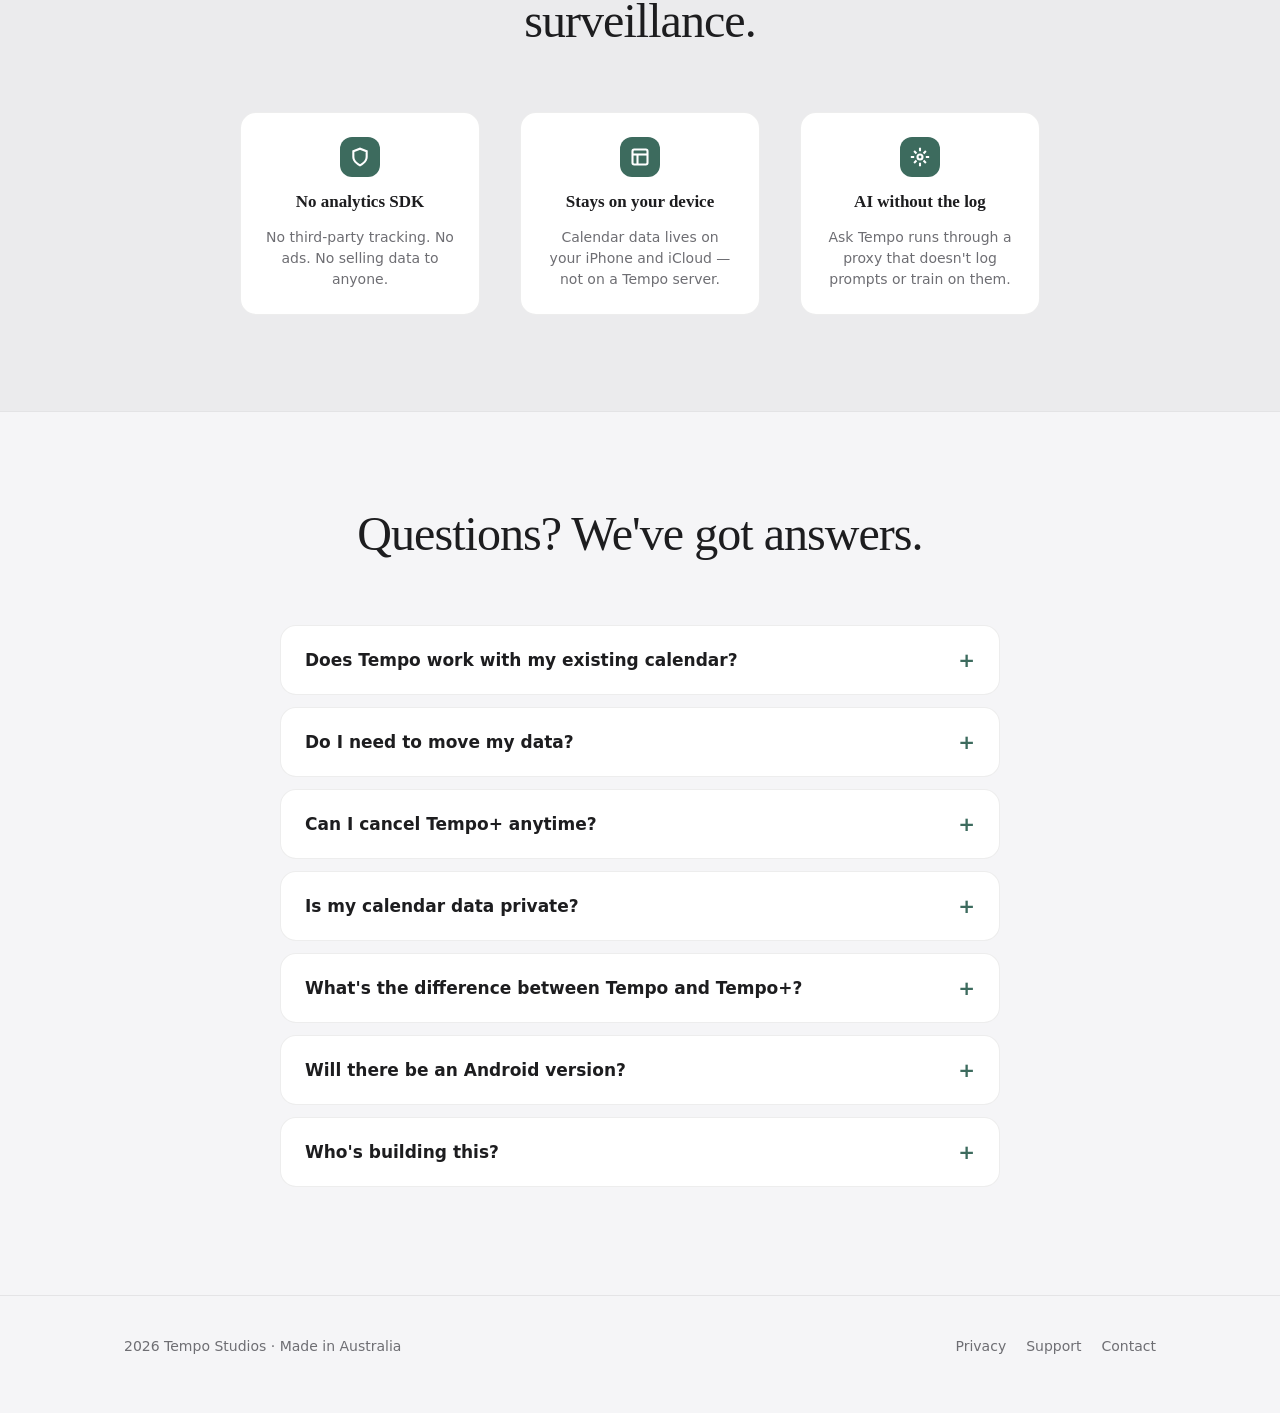
==== commit 039671e6: "Revert hero video back to static screenshot" ====
--- a/index.html
+++ b/index.html
@@ -596,7 +596,7 @@
     <div>
       <div class="phone">
         <div class="phone-screen">
-          <video src="assets/demo.mp4" autoplay loop muted playsinline></video>
+          <img src="assets/screenshots/frame_2_day.png" alt="Tempo day view showing time-blocked schedule" class="active">
         </div>
       </div>
     </div>
